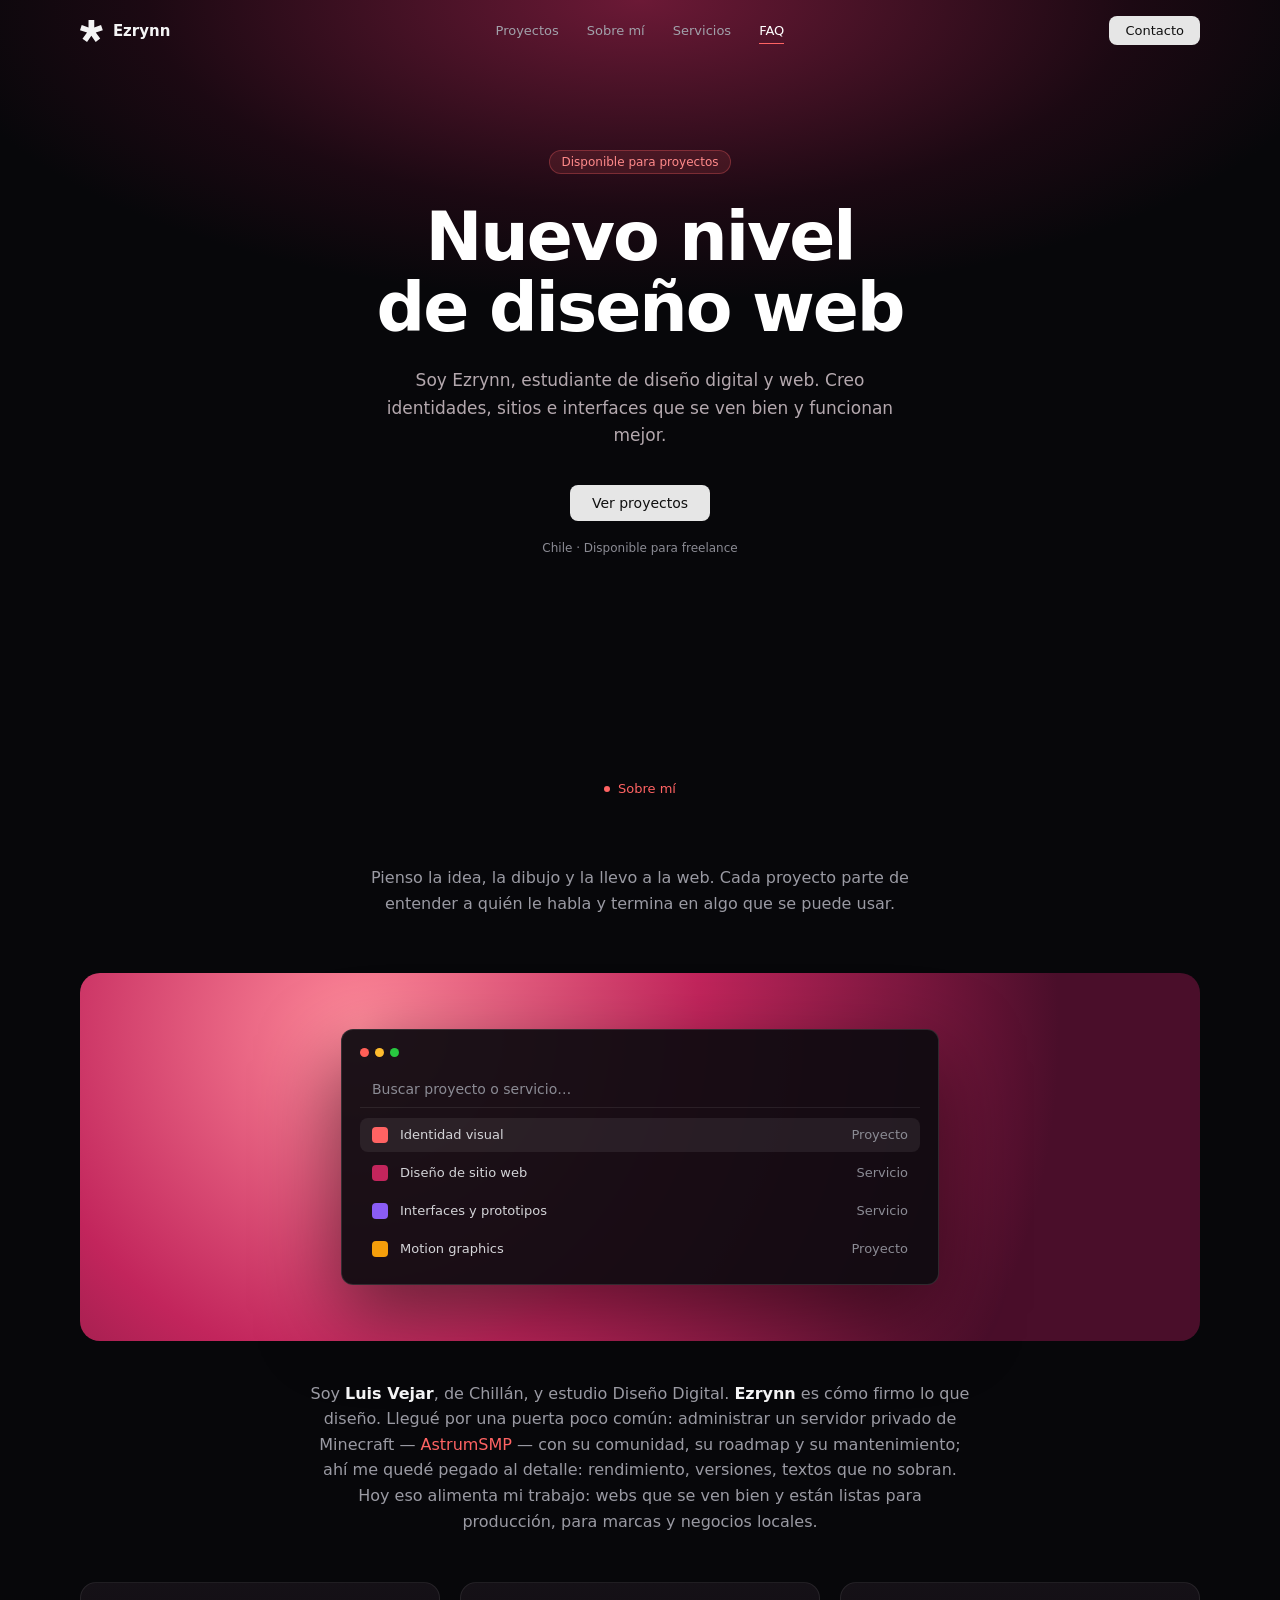
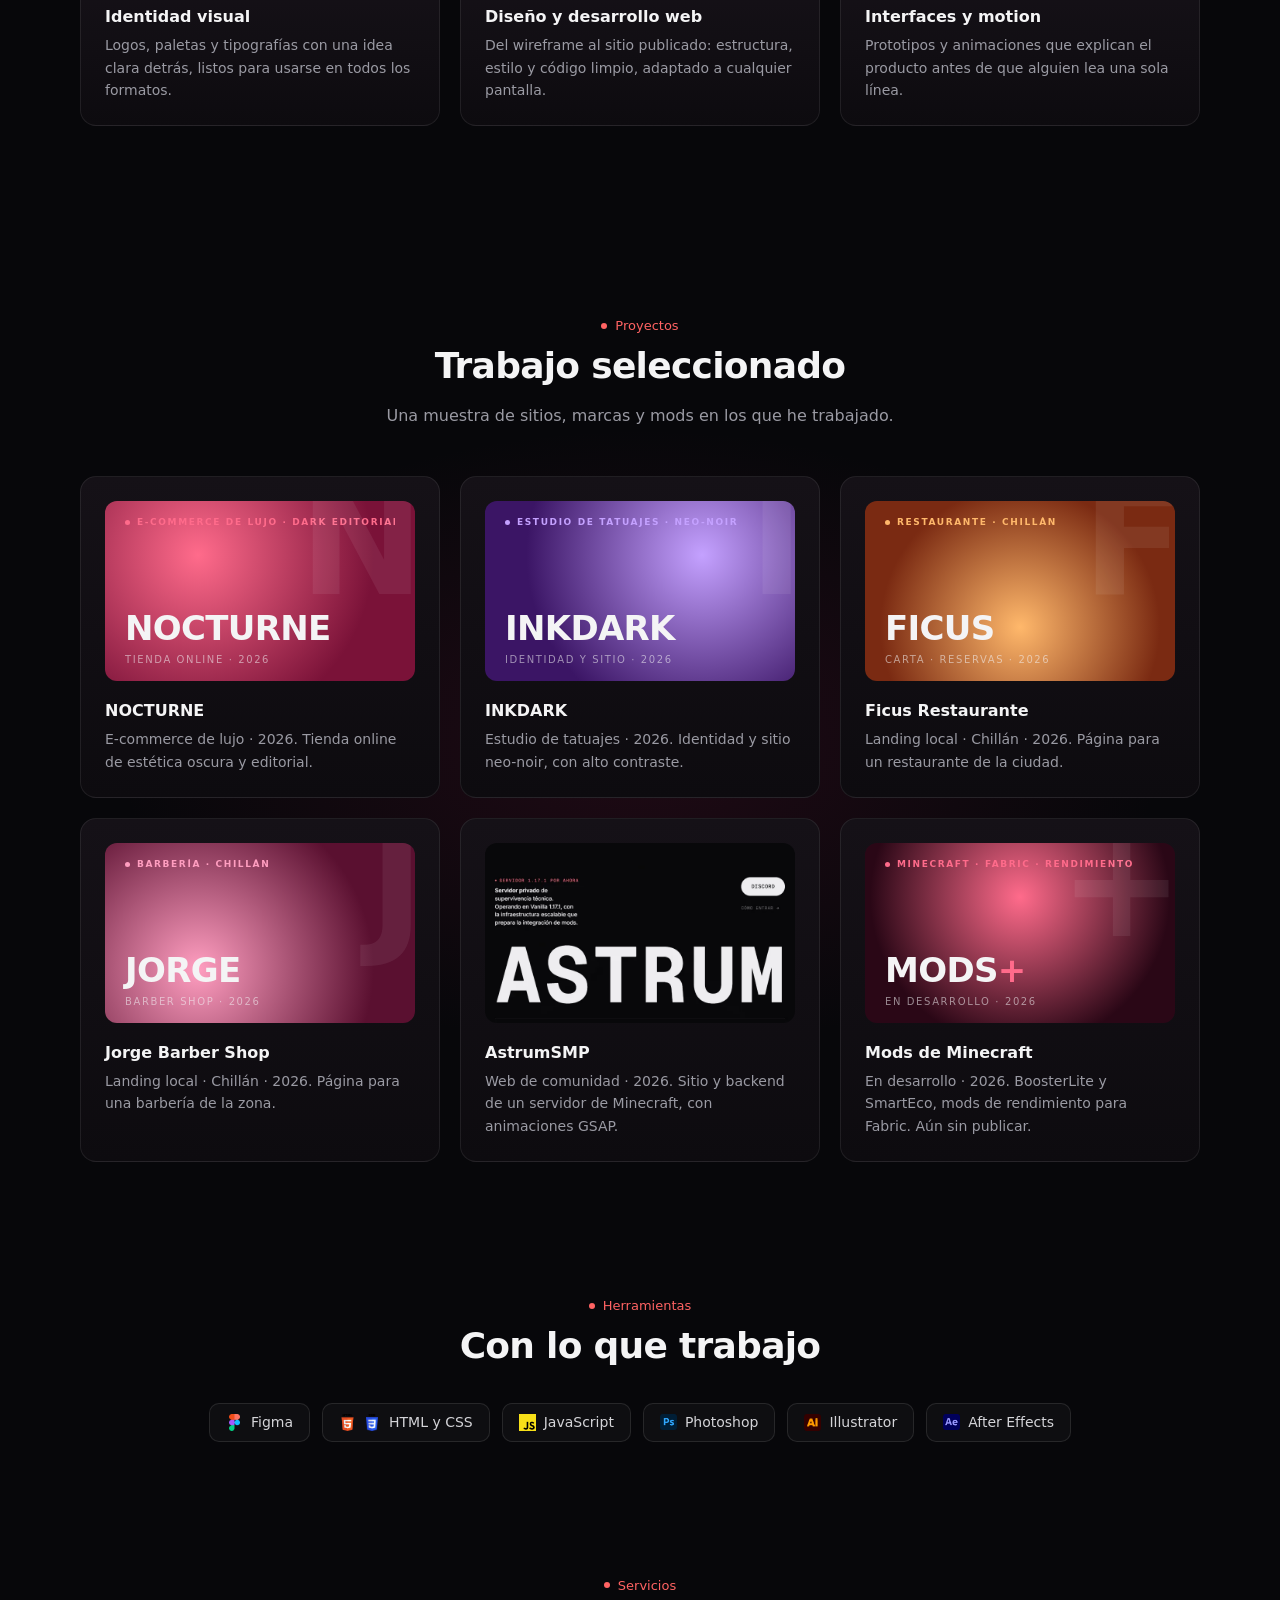
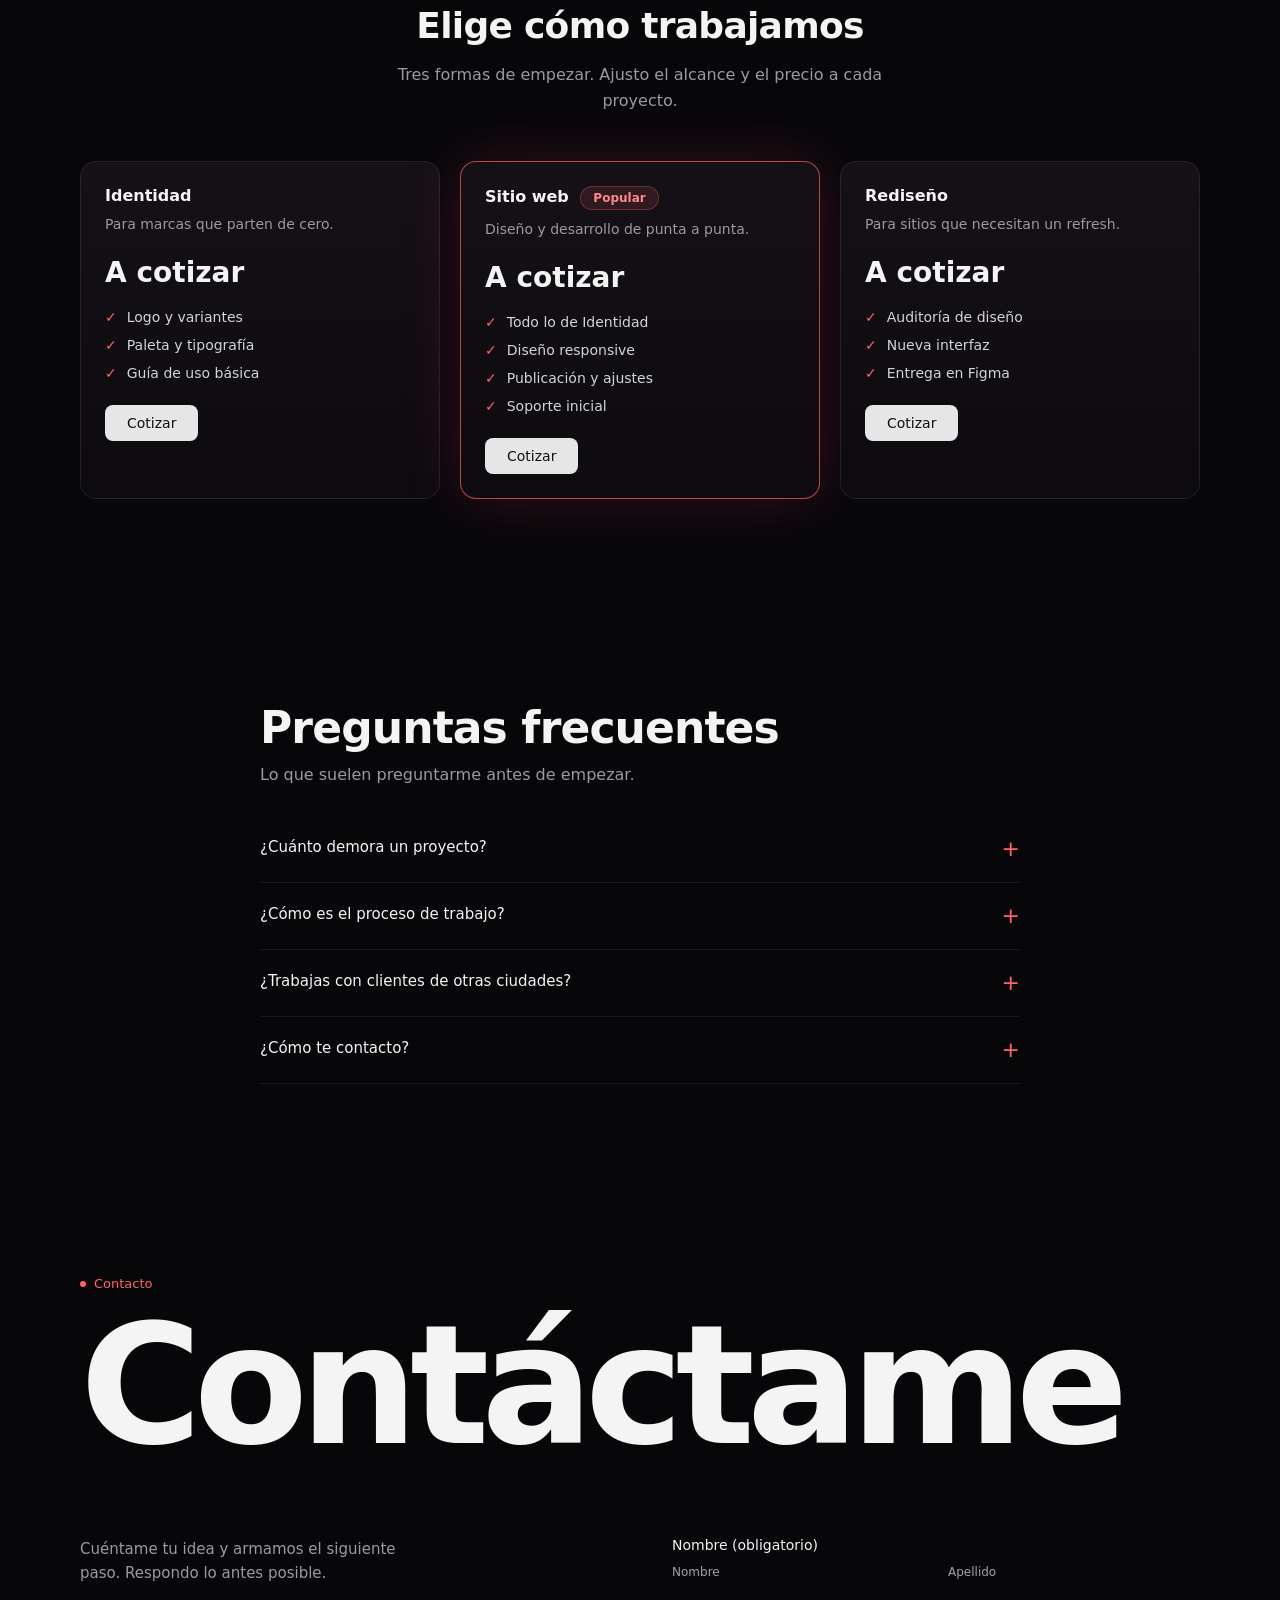
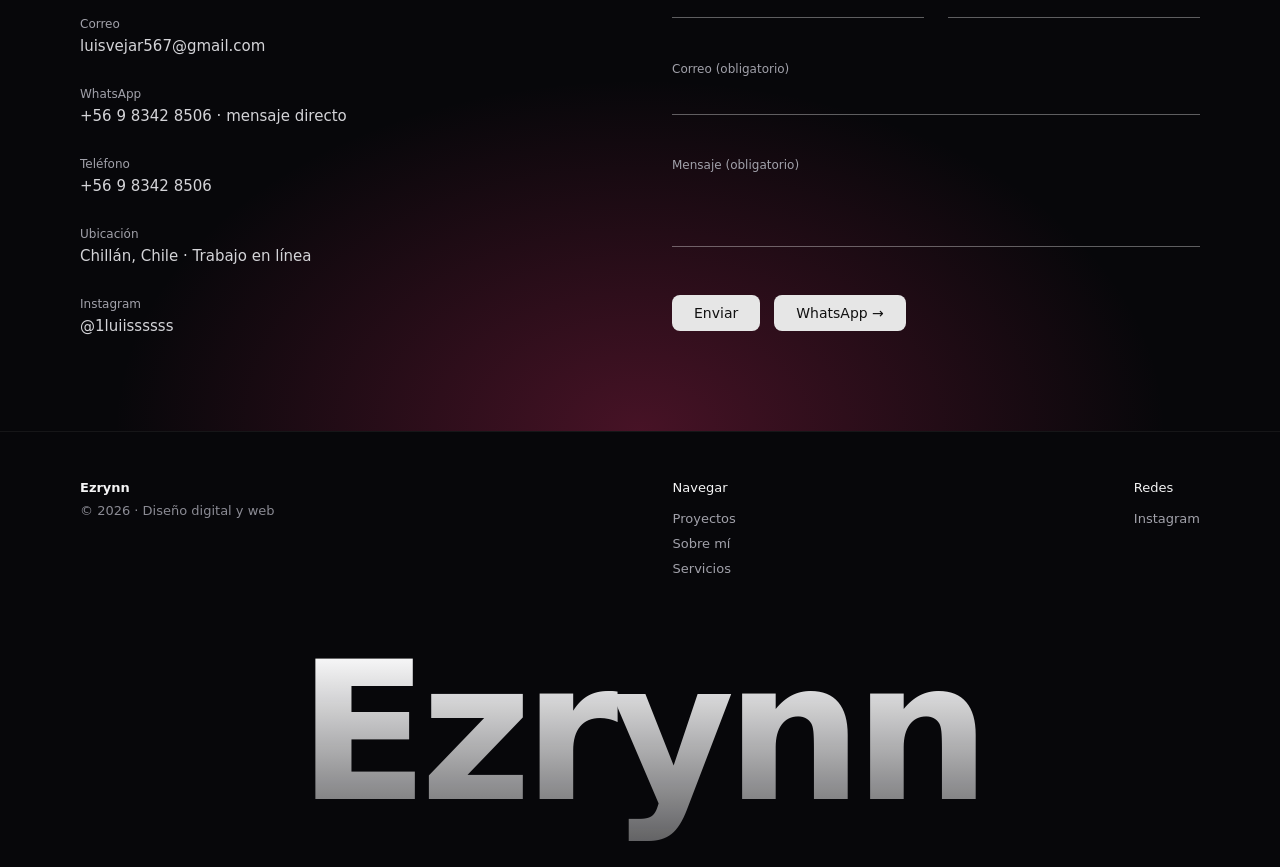
==== index.html @ 4b7d97b5 "WhatsApp CTA + tarjeta de compartir og:image + metas sociales" ====
<!doctype html>
<html lang="es">
<head>
<meta charset="utf-8">
<meta name="viewport" content="width=device-width, initial-scale=1">
<title>Ezrynn — Portafolio</title>
<meta name="description" content="Portafolio de Ezrynn (Luis Vejar): diseño web, identidad visual e interfaces desde Chillán, Chile.">
<meta name="theme-color" content="#07070a">
<meta property="og:title" content="Ezrynn — Portafolio">
<meta property="og:description" content="Diseño web, identidad visual e interfaces. Disponible para proyectos.">
<meta property="og:image" content="https://vejar.me/og.jpg">
<meta property="og:image:width" content="1200">
<meta property="og:image:height" content="630">
<meta property="og:image:alt" content="Ezrynn — diseño web, identidad visual e interfaces desde Chillán">
<meta property="og:url" content="https://vejar.me/">
<meta property="og:locale" content="es_CL">
<meta property="og:site_name" content="Ezrynn">
<meta name="twitter:card" content="summary_large_image">
<meta http-equiv="Content-Security-Policy" content="default-src 'self'; script-src 'self' 'unsafe-inline'; style-src 'self' 'unsafe-inline' https://fonts.googleapis.com; font-src https://fonts.gstatic.com; img-src 'self' data:;">
<meta name="referrer" content="strict-origin-when-cross-origin">
<link rel="icon" type="image/svg+xml" href="data:image/svg+xml,%3Csvg%20xmlns=%27http://www.w3.org/2000/svg%27%20viewBox=%270%200%20100%20100%27%3E%3Crect%20width=%27100%27%20height=%27100%27%20rx=%2722%27%20fill=%27%23000%27/%3E%3Cpolygon%20fill=%27%23fff%27%20transform=%27translate%2821.00%2022.12%29%20scale%280.1607%29%27%20points=%27135%2C0%20134%2C117%2027%2C78%200%2C163%20111%2C198%2039%2C294%20111%2C346%20179%2C249%20248%2C346%20319%2C293%20249%2C198%20360%2C161%20332%2C78%20225%2C117%20225%2C0%27/%3E%3C/svg%3E">
<script>document.documentElement.className+=' js'</script>
<noscript><style>#pre{display:none}.hz,.rv,.wi{opacity:1!important;transform:none!important}.js .nav{transform:none}</style></noscript>

<link href="https://fonts.googleapis.com/css2?family=Inter:wght@400;500;600;700&display=swap" rel="stylesheet">
<style>
body{margin:0;background:#07070a}
a{color:#a1a1aa;text-decoration:none}a:hover{color:#fff}
.sec{max-width:1120px;margin:0 auto;padding:96px 24px;position:relative}
.eb{color:#ff6363;font-size:13px;font-weight:500;display:flex;gap:8px;align-items:center;justify-content:center}
.eb i{width:6px;height:6px;border-radius:50%;background:#ff6363;display:block}
.h2{font-size:36px;font-weight:600;letter-spacing:-.02em;margin:12px 0 0;text-align:center;color:#f4f4f5;line-height:1.15}
.lead{color:#9a9aa3;font-size:16px;line-height:1.6;text-align:center;max-width:560px;margin:16px auto 0}
.grid{display:grid;grid-template-columns:repeat(auto-fit,minmax(260px,1fr));gap:20px;margin-top:48px}
.card{background:linear-gradient(180deg,#151117,#0d0b0f);border:1px solid rgba(255,255,255,.08);border-radius:16px;padding:24px}
.card h3{margin:0 0 8px;font-size:16px;font-weight:600;color:#f4f4f5}
.card p{margin:0;font-size:14px;line-height:1.6;color:#9a9aa3}
.btn{display:inline-block;background:#e6e6e6;color:#111;font-size:14px;font-weight:500;padding:10px 22px;border-radius:8px}
.btn:hover{color:#111;background:#fff}
.pill{display:inline-block;font-size:12px;color:#ff8a8a;background:rgba(255,99,99,.12);border:1px solid rgba(255,99,99,.3);border-radius:999px;padding:4px 12px}
.thumb{height:180px;border-radius:12px;margin-bottom:20px;position:relative;overflow:hidden}
.thumbp .tp-meta{position:absolute;top:16px;left:20px;right:20px;color:var(--a1);font-size:9px;font-weight:600;letter-spacing:.18em;text-transform:uppercase;white-space:nowrap;overflow:hidden;text-overflow:ellipsis;display:flex;align-items:center;gap:7px}
.thumbp .tp-meta i{width:5px;height:5px;border-radius:50%;background:currentColor;flex:none}
.thumbp .tp-glyph{position:absolute;right:-2px;top:-34px;font-size:150px;font-weight:800;letter-spacing:-.05em;color:rgba(255,255,255,.07);line-height:1;pointer-events:none}
.thumbp .tp-wm{position:absolute;left:20px;bottom:36px;font-size:34px;font-weight:800;letter-spacing:-.02em;color:#f4f4f5;line-height:1}
.thumbp .tp-wm b{color:var(--a1)}
.thumbp .tp-sub{position:absolute;left:20px;right:20px;bottom:16px;font-size:10px;font-weight:500;letter-spacing:.16em;text-transform:uppercase;color:rgba(244,244,245,.55);white-space:nowrap;overflow:hidden;text-overflow:ellipsis}
.chip{display:inline-flex;align-items:center;gap:8px;border:1px solid rgba(255,255,255,.1);background:rgba(255,255,255,.03);color:#d4d4d8;font-size:14px;padding:10px 16px;border-radius:10px}
.chip img{width:17px;height:17px;object-fit:contain;flex:none}
.pr{list-style:none;padding:0;margin:20px 0 24px;display:grid;gap:12px;font-size:14px;color:#d4d4d8}
.pr li:before{content:"✓";color:#ff6363;margin-right:10px}
details{border-bottom:1px solid rgba(255,255,255,.08);padding:22px 0;color:#f4f4f5;font-size:15px;font-weight:500}
summary{cursor:pointer;list-style:none;display:flex;justify-content:space-between}
details p{color:#9a9aa3;font-weight:400;line-height:1.6;margin:12px 0 0;font-size:14px}
.fc{display:grid;align-content:start;gap:10px;font-size:13px}
.cl{display:block;font-size:12px;color:#a1a1aa;margin-bottom:6px}
.ci{display:block;width:100%;box-sizing:border-box;background:transparent;border:0;border-bottom:1px solid rgba(255,255,255,.35);color:#f4f4f5;font:inherit;font-size:15px;padding:10px 0;outline:none}
.ci:focus{border-bottom-color:#ff6363}
.fc b{color:#f4f4f5;font-weight:500;margin-bottom:6px}
html{scroll-behavior:smooth}
html{scroll-padding-top:84px}
html.lock{overflow:hidden}
::selection{background:#ff6363;color:#fff}
:focus-visible{outline:2px solid #ff6363;outline-offset:3px;border-radius:6px}
/* Preloader */
#pre{position:fixed;inset:0;z-index:200;display:grid;place-items:center;background:radial-gradient(ellipse 60% 50% at 50% 55%,rgba(190,40,90,.28),transparent 70%),#07070a;transition:transform .95s cubic-bezier(.77,0,.18,1)}
#pre.out{transform:translateY(-100%)}
.pre-in{width:min(340px,72vw);font-family:Inter,system-ui,sans-serif}
.pre-word{display:inline-block;font-size:clamp(46px,9vw,72px);font-weight:700;letter-spacing:-.045em;line-height:1;background:linear-gradient(90deg,#f4f4f5 var(--p,0%),rgba(244,244,245,.12) var(--p,0%));-webkit-background-clip:text;background-clip:text;color:transparent}
.pre-bar{height:1px;background:rgba(255,255,255,.1);margin-top:22px;overflow:hidden}
.pre-bar i{display:block;height:100%;background:linear-gradient(90deg,#ff6363,#c2255c);transform-origin:0 50%;transform:scaleX(0)}
.pre-meta{display:flex;justify-content:space-between;margin-top:12px;font-size:12px;letter-spacing:.1em;color:#8b8b94;text-transform:uppercase}
/* Barra de progreso */
#bar{position:fixed;top:0;left:0;width:100%;height:2px;z-index:90;background:linear-gradient(90deg,#ff6363,#c2255c);transform-origin:0 50%;transform:scaleX(0)}
/* Navegacion fija */
.nav{position:fixed;top:0;left:0;right:0;z-index:80;border-bottom:1px solid transparent;transition:background .3s,border-color .3s,backdrop-filter .3s,transform .9s cubic-bezier(.2,.7,.2,1) .25s}
.js .nav{transform:translateY(-110%)}
.js body.ready .nav{transform:none}
.nav.sc{background:rgba(7,7,10,.72);-webkit-backdrop-filter:blur(14px);backdrop-filter:blur(14px);border-bottom-color:rgba(255,255,255,.07)}
.navin{max-width:1120px;margin:0 auto;padding:16px 24px;display:flex;align-items:center;justify-content:space-between;gap:16px}
.logo{font-weight:600;font-size:15px;color:#f4f4f5;display:inline-flex;align-items:center;gap:10px}
.mark{height:22px;width:auto;display:block;transition:transform .7s cubic-bezier(.2,.7,.2,1)}
.logo:hover .mark{transform:rotate(72deg)}
.links{display:flex;gap:28px;font-size:13px}
.links a{position:relative;padding:4px 0;transition:color .2s}
.links a::after{content:"";position:absolute;left:0;right:0;bottom:-2px;height:1px;background:#ff6363;transform:scaleX(0);transform-origin:0 50%;transition:transform .3s}
.links a.on{color:#fff}.links a.on::after{transform:scaleX(1)}
@media(max-width:720px){.links{display:none}}
/* Entrada del hero */
.w{display:inline-block;overflow:hidden;vertical-align:top;padding-bottom:.1em;margin-bottom:-.1em}
.wi{display:inline-block;transform:translateY(112%)}
body.ready .wi{transform:none;transition:transform 1.05s cubic-bezier(.2,.7,.2,1) var(--d,0s)}
.hz{opacity:0;transform:translateY(26px);filter:blur(6px)}
body.ready .hz{opacity:1;transform:none;filter:none;transition:opacity .9s ease var(--d,0s),transform 1s cubic-bezier(.2,.7,.2,1) var(--d,0s),filter .9s ease var(--d,0s)}
/* Revelado al hacer scroll */
.rv{opacity:0;transform:translateY(34px);transition:opacity .9s ease var(--d,0s),transform 1s cubic-bezier(.2,.7,.2,1) var(--d,0s)}
.rv.in{opacity:1;transform:none}
.rv.done{transition:transform .35s ease,border-color .35s ease,box-shadow .35s ease;transition-delay:0s}
/* Tarjetas */
.card{position:relative;overflow:hidden}
.card>*{position:relative}
.card::before{content:"";position:absolute;inset:0;border-radius:inherit;pointer-events:none;opacity:0;transition:opacity .3s;background:radial-gradient(360px circle at var(--mx,50%) var(--my,50%),rgba(255,99,120,.15),transparent 60%)}
.card:hover::before{opacity:1}
.card.in:hover{transform:translateY(-4px);border-color:rgba(255,99,99,.35)}
.thumb{transition:transform .6s cubic-bezier(.2,.7,.2,1)}
.card:hover .thumb{transform:scale(1.03)}
.btn{transition:transform .25s,background .25s,box-shadow .25s}
.btn:hover{transform:translateY(-2px);box-shadow:0 10px 30px -12px rgba(255,255,255,.4)}
.chip{transition:border-color .25s,background .25s}
.chip:hover{border-color:rgba(255,99,99,.5);background:rgba(255,99,99,.08)}
/* FAQ */
summary{transition:color .2s}summary:hover{color:#fff}
summary span{font-size:22px;line-height:1;color:#ff6363;transition:transform .3s}
details[open] summary span{transform:rotate(45deg)}
details[open] p{animation:fd .4s ease}
@keyframes fd{from{opacity:0;transform:translateY(-6px)}}
.ci.bad{border-bottom-color:#ff6363}
@media(prefers-reduced-motion:reduce){
  *,*::before,*::after{animation:none!important;transition:none!important}
  .hz,.rv,.wi{opacity:1!important;transform:none!important;filter:none!important}
  #pre{display:none}.js .nav{transform:none}
}
</style>

</head>
<body>
<div id="pre" aria-hidden="true"><div class="pre-in"><div class="pre-word">Ezrynn</div><div class="pre-bar"><i></i></div><div class="pre-meta"><span>Diseño digital y web</span><span class="pre-num">00</span></div></div></div>
<div id="bar" aria-hidden="true"></div>

<div style="background:#07070a;color:#f4f4f5;font-family:Inter,system-ui,sans-serif;overflow:hidden">

<div id="top" style="position:relative;background:radial-gradient(ellipse 70% 55% at 50% 0%,rgba(190,40,90,.55),rgba(90,15,45,.25) 55%,transparent 80%)">
<header class="nav"><div class="navin">
<a class="logo" href="#top" aria-label="Ezrynn, inicio"><svg class="mark" viewBox="0 0 361 347" aria-hidden="true"><polygon fill="currentColor" points="135,0 134,117 27,78 0,163 111,198 39,294 111,346 179,249 248,346 319,293 249,198 360,161 332,78 225,117 225,0"/></svg><span>Ezrynn</span></a>
<div class="links"><a href="#proyectos">Proyectos</a><a href="#sobre-mi">Sobre mí</a><a href="#servicios">Servicios</a><a href="#faq">FAQ</a></div>
<a href="#contacto" class="btn" style="padding:7px 16px;font-size:13px">Contacto</a>
</div></header>
<div id="hero" style="max-width:760px;margin:0 auto;padding:150px 24px 130px;text-align:center">
<span class="pill">Disponible para proyectos</span>
<h1 style="font-size:68px;line-height:1.04;font-weight:700;letter-spacing:-.03em;margin:28px 0 0;color:#fff">Nuevo nivel<br>de diseño web</h1>
<p style="color:#b4a8ae;font-size:17px;line-height:1.6;margin:24px auto 0;max-width:520px">Soy Ezrynn, estudiante de diseño digital y web. Creo identidades, sitios e interfaces que se ven bien y funcionan mejor.</p>
<div style="margin-top:36px"><a href="#proyectos" class="btn">Ver proyectos</a></div>
<div style="margin-top:20px;font-size:12px;color:#8b8b94">Chile · Disponible para freelance</div>
</div>
</div>

<section class="sec" id="sobre-mi">
<div class="eb"><i></i>Sobre mí</div>
<h2 class="h2">Diseño y código en un solo flujo</h2>
<p class="lead">Pienso la idea, la dibujo y la llevo a la web. Cada proyecto parte de entender a quién le habla y termina en algo que se puede usar.</p>
<div style="margin-top:56px;border-radius:20px;padding:56px 24px;background:radial-gradient(circle at 25% 15%,#ff8a9a,#c2255c 38%,#4a0e2a 78%);display:flex;justify-content:center">
<div style="width:100%;max-width:560px;background:rgba(14,11,16,.94);border:1px solid rgba(255,255,255,.12);border-radius:12px;padding:18px;box-shadow:0 30px 80px rgba(0,0,0,.5)">
<div style="display:flex;gap:6px;margin-bottom:14px"><span style="width:9px;height:9px;border-radius:50%;background:#ff5f57"></span><span style="width:9px;height:9px;border-radius:50%;background:#febc2e"></span><span style="width:9px;height:9px;border-radius:50%;background:#28c840"></span></div>
<div style="font-size:14px;color:#8b8b94;padding:10px 12px;border-bottom:1px solid rgba(255,255,255,.08)">Buscar proyecto o servicio…</div>
<div style="display:grid;gap:4px;margin-top:10px;font-size:13px;color:#d4d4d8">
<div style="display:flex;gap:12px;align-items:center;padding:9px 12px;border-radius:8px;background:rgba(255,255,255,.07)"><span style="width:16px;height:16px;border-radius:4px;background:#ff6363"></span>Identidad visual<span style="margin-left:auto;color:#8b8b94">Proyecto</span></div>
<div style="display:flex;gap:12px;align-items:center;padding:9px 12px"><span style="width:16px;height:16px;border-radius:4px;background:#c2255c"></span>Diseño de sitio web<span style="margin-left:auto;color:#8b8b94">Servicio</span></div>
<div style="display:flex;gap:12px;align-items:center;padding:9px 12px"><span style="width:16px;height:16px;border-radius:4px;background:#8a5cf6"></span>Interfaces y prototipos<span style="margin-left:auto;color:#8b8b94">Servicio</span></div>
<div style="display:flex;gap:12px;align-items:center;padding:9px 12px"><span style="width:16px;height:16px;border-radius:4px;background:#f59e0b"></span>Motion graphics<span style="margin-left:auto;color:#8b8b94">Proyecto</span></div>
</div></div></div>
<p class="lead" style="margin:40px auto 0;max-width:660px">Soy <b style="color:#f4f4f5">Luis Vejar</b>, de Chillán, y estudio Diseño Digital. <b style="color:#f4f4f5">Ezrynn</b> es cómo firmo lo que diseño. Llegué por una puerta poco común: administrar un servidor privado de Minecraft — <a href="https://zenithstudio.qzz.io" target="_blank" rel="noopener" style="color:#ff6363">AstrumSMP</a> — con su comunidad, su roadmap y su mantenimiento; ahí me quedé pegado al detalle: rendimiento, versiones, textos que no sobran. Hoy eso alimenta mi trabajo: webs que se ven bien y están listas para producción, para marcas y negocios locales.</p>
<div class="grid">
<div class="card"><h3>Identidad visual</h3><p>Logos, paletas y tipografías con una idea clara detrás, listos para usarse en todos los formatos.</p></div>
<div class="card"><h3>Diseño y desarrollo web</h3><p>Del wireframe al sitio publicado: estructura, estilo y código limpio, adaptado a cualquier pantalla.</p></div>
<div class="card"><h3>Interfaces y motion</h3><p>Prototipos y animaciones que explican el producto antes de que alguien lea una sola línea.</p></div>
</div>
</section>

<section class="sec" id="proyectos" style="background:radial-gradient(ellipse 60% 40% at 50% 50%,rgba(120,20,60,.22),transparent 75%)">
<div class="eb"><i></i>Proyectos</div>
<h2 class="h2">Trabajo seleccionado</h2>
<p class="lead">Una muestra de sitios, marcas y mods en los que he trabajado.</p>
<div class="grid" style="grid-template-columns:repeat(auto-fit,minmax(320px,1fr))">
<div class="card"><div class="thumb thumbp" style="--a1:#ff6b8b;--a2:#7a1238;background:radial-gradient(circle at 30% 30%,#ff6b8b,#7a1238 70%)"><div class="tp-meta"><i></i>E-commerce de lujo · Dark editorial</div><div class="tp-glyph">N</div><div class="tp-wm">NOCTURNE</div><div class="tp-sub">Tienda online · 2026</div></div><h3>NOCTURNE</h3><p>E-commerce de lujo · 2026. Tienda online de estética oscura y editorial.</p></div>
<div class="card"><div class="thumb thumbp" style="--a1:#c4a1ff;--a2:#3b1565;background:radial-gradient(circle at 70% 30%,#c4a1ff,#3b1565 70%)"><div class="tp-meta"><i></i>Estudio de tatuajes · Neo-noir</div><div class="tp-glyph">I</div><div class="tp-wm">INKDARK</div><div class="tp-sub">Identidad y sitio · 2026</div></div><h3>INKDARK</h3><p>Estudio de tatuajes · 2026. Identidad y sitio neo-noir, con alto contraste.</p></div>
<div class="card"><div class="thumb thumbp" style="--a1:#ffb86b;--a2:#7a2a12;background:radial-gradient(circle at 50% 70%,#ffb86b,#7a2a12 70%)"><div class="tp-meta"><i></i>Restaurante · Chillán</div><div class="tp-glyph">F</div><div class="tp-wm">FICUS</div><div class="tp-sub">Carta · Reservas · 2026</div></div><h3>Ficus Restaurante</h3><p>Landing local · Chillán · 2026. Página para un restaurante de la ciudad.</p></div>
<div class="card"><div class="thumb thumbp" style="--a1:#ff9ec0;--a2:#5a1030;background:radial-gradient(circle at 30% 70%,#ff9ec0,#5a1030 70%)"><div class="tp-meta"><i></i>Barbería · Chillán</div><div class="tp-glyph">J</div><div class="tp-wm">JORGE</div><div class="tp-sub">Barber shop · 2026</div></div><h3>Jorge Barber Shop</h3><p>Landing local · Chillán · 2026. Página para una barbería de la zona.</p></div>
<div class="card"><div class="thumb" style="background:url(img/astrumsmp-hero.webp) center/cover no-repeat,radial-gradient(circle at 70% 70%,#8fb8ff,#16285e 70%)" role="img" aria-label="Captura del sitio de AstrumSMP"></div><h3>AstrumSMP</h3><p>Web de comunidad · 2026. Sitio y backend de un servidor de Minecraft, con animaciones GSAP.</p></div>
<div class="card"><div class="thumb thumbp" style="--a1:#ff6b8b;--a2:#2a0716;background:radial-gradient(circle at 50% 30%,#ff6b8b,#2a0716 75%)"><div class="tp-meta"><i></i>Minecraft · Fabric · Rendimiento</div><div class="tp-glyph">+</div><div class="tp-wm">MODS<b>+</b></div><div class="tp-sub">En desarrollo · 2026</div></div><h3>Mods de Minecraft</h3><p>En desarrollo · 2026. BoosterLite y SmartEco, mods de rendimiento para Fabric. Aún sin publicar.</p></div>
</div>
</section>

<section class="sec" style="padding-top:40px;padding-bottom:40px">
<div class="eb"><i></i>Herramientas</div>
<h2 class="h2">Con lo que trabajo</h2>
<div style="display:flex;flex-wrap:wrap;gap:12px;justify-content:center;margin-top:36px"><span class="chip"><img src="img/ic/figma.png" alt="" loading="lazy">Figma</span><span class="chip"><img src="img/ic/html5.png" alt="" loading="lazy"><img src="img/ic/css3.png" alt="" loading="lazy">HTML y CSS</span><span class="chip"><img src="img/ic/js.png" alt="" loading="lazy">JavaScript</span><span class="chip"><img src="img/ic/ps.png" alt="" loading="lazy">Photoshop</span><span class="chip"><img src="img/ic/ai.png" alt="" loading="lazy">Illustrator</span><span class="chip"><img src="img/ic/ae.png" alt="" loading="lazy">After Effects</span></div>
</section>

<section class="sec" id="servicios">
<div class="eb"><i></i>Servicios</div>
<h2 class="h2">Elige cómo trabajamos</h2>
<p class="lead">Tres formas de empezar. Ajusto el alcance y el precio a cada proyecto.</p>
<div class="grid" style="align-items:stretch">
<div class="card"><h3>Identidad</h3><p>Para marcas que parten de cero.</p><div style="font-size:28px;font-weight:600;margin-top:20px">A cotizar</div><ul class="pr"><li>Logo y variantes</li><li>Paleta y tipografía</li><li>Guía de uso básica</li></ul><a href="#contacto" class="btn">Cotizar</a></div>
<div class="card" style="border-color:rgba(255,99,99,.7);box-shadow:0 0 60px rgba(255,60,100,.18)"><h3>Sitio web <span class="pill" style="margin-left:6px">Popular</span></h3><p>Diseño y desarrollo de punta a punta.</p><div style="font-size:28px;font-weight:600;margin-top:20px">A cotizar</div><ul class="pr"><li>Todo lo de Identidad</li><li>Diseño responsive</li><li>Publicación y ajustes</li><li>Soporte inicial</li></ul><a href="#contacto" class="btn">Cotizar</a></div>
<div class="card"><h3>Rediseño</h3><p>Para sitios que necesitan un refresh.</p><div style="font-size:28px;font-weight:600;margin-top:20px">A cotizar</div><ul class="pr"><li>Auditoría de diseño</li><li>Nueva interfaz</li><li>Entrega en Figma</li></ul><a href="#contacto" class="btn">Cotizar</a></div>
</div>
</section>

<section class="sec" id="faq" style="max-width:760px">
<h2 class="h2" style="text-align:left;font-size:44px">Preguntas frecuentes</h2>
<p style="color:#9a9aa3;margin:12px 0 32px">Lo que suelen preguntarme antes de empezar.</p>
<details><summary>¿Cuánto demora un proyecto?<span aria-hidden="true">+</span></summary><p>Depende del alcance: una landing puede resolverse en pocos días; un sitio completo o una identidad toman más. Te doy un plazo claro en la propuesta.</p></details>
<details><summary>¿Cómo es el proceso de trabajo?<span aria-hidden="true">+</span></summary><p>Parto con un brief para entender tu negocio, te envío una propuesta con alcance y plazo, avanzamos con rondas de revisión y entrego los archivos finales o el sitio publicado.</p></details>
<details><summary>¿Trabajas con clientes de otras ciudades?<span aria-hidden="true">+</span></summary><p>Sí, todo se coordina en línea.</p></details>
<details><summary>¿Cómo te contacto?<span aria-hidden="true">+</span></summary><p>Escríbeme a luisvejar567@gmail.com y te respondo pronto.</p></details>
</section>

<section class="sec" id="contacto" style="padding-bottom:96px;background:radial-gradient(ellipse 60% 55% at 50% 100%,rgba(190,40,90,.35),transparent 75%)">
<div class="eb" style="justify-content:flex-start"><i></i>Contacto</div>
<h2 style="margin:16px 0 0;font-size:clamp(64px,13vw,168px);line-height:.95;font-weight:700;letter-spacing:-.05em;color:#f4f4f5">Contáctame</h2>
<div style="display:grid;grid-template-columns:repeat(auto-fit,minmax(300px,1fr));gap:56px 64px;margin-top:72px">
<div style="display:grid;gap:32px;align-content:start;font-size:15px;color:#d4d4d8">
<p style="margin:0;color:#9a9aa3;line-height:1.6;max-width:360px">Cuéntame tu idea y armamos el siguiente paso. Respondo lo antes posible.</p>
<div><div class="cl">Correo</div><a href="mailto:luisvejar567@gmail.com" style="color:#d4d4d8">luisvejar567@gmail.com</a></div>
<div><div class="cl">WhatsApp</div><a href="https://wa.me/56983428506?text=Hola%20Luis%2C%20vi%20tu%20portafolio%20y%20quiero%20consultar%20por%20un%20proyecto" target="_blank" rel="noopener" style="color:#d4d4d8">+56 9 8342 8506 · mensaje directo</a></div>
<div><div class="cl">Teléfono</div><a href="tel:+56983428506" style="color:#d4d4d8">+56 9 8342 8506</a></div>
<div><div class="cl">Ubicación</div>Chillán, Chile · Trabajo en línea</div>
<div><div class="cl">Instagram</div><a href="https://www.instagram.com/1luiissssss/" style="color:#d4d4d8">@1luiissssss</a></div>
</div>
<div style="display:grid;gap:28px">
<div><div class="cl" style="color:#f4f4f5;font-size:14px;margin-bottom:12px">Nombre (obligatorio)</div>
<div style="display:grid;grid-template-columns:1fr 1fr;gap:24px">
<label class="cl">Nombre<input class="ci" type="text"></label>
<label class="cl">Apellido<input class="ci" type="text"></label>
</div></div>
<label class="cl">Correo (obligatorio)<input class="ci" type="email"></label>
<label class="cl">Mensaje (obligatorio)<textarea class="ci" rows="3" style="resize:none"></textarea></label>
<div style="display:flex;flex-wrap:wrap;align-items:center;gap:14px"><button type="button" id="send" class="btn" style="border:0;cursor:pointer;font-family:inherit">Enviar</button><a class="btn" href="https://wa.me/56983428506?text=Hola%20Luis%2C%20vi%20tu%20portafolio%20y%20quiero%20consultar%20por%20un%20proyecto" target="_blank" rel="noopener" style="border:0;cursor:pointer">WhatsApp →</a><span id="msg" role="status" style="font-size:13px;color:#9a9aa3"></span></div>
</div>
</div>
</section>

<footer style="border-top:1px solid rgba(255,255,255,.06)"><div style="max-width:1120px;margin:0 auto;padding:48px 24px;display:flex;flex-wrap:wrap;gap:40px;justify-content:space-between;color:#8b8b94;font-size:13px">
<div style="font-weight:600;color:#f4f4f5">Ezrynn<div style="font-weight:400;color:#8b8b94;margin-top:8px">© 2026 · Diseño digital y web</div></div>
<div class="fc"><b>Navegar</b><a href="#proyectos">Proyectos</a><a href="#sobre-mi">Sobre mí</a><a href="#servicios">Servicios</a></div>
<div class="fc"><b>Redes</b><a href="https://www.instagram.com/1luiissssss/">Instagram</a></div>
</div>
<div aria-label="Ezrynn" style="max-width:1120px;margin:0 auto;padding:0 24px 24px;overflow:hidden;text-align:center;font-size:clamp(60px,15vw,200px);line-height:1.14;font-weight:700;letter-spacing:-.045em;background:linear-gradient(180deg,#f4f4f5 15%,rgba(244,244,245,.3));-webkit-background-clip:text;background-clip:text;color:transparent">Ezrynn</div></footer>

</div>

<script>
(function(){
var d=document,h=d.documentElement,b=d.body,rm=matchMedia('(prefers-reduced-motion:reduce)').matches;
if('scrollRestoration' in history)history.scrollRestoration='manual';
scrollTo(0,0);

/* Hero: palabras del titular y elementos escalonados */
var hero=d.getElementById('hero'),h1=hero.querySelector('h1');
(function(el){
  var label=el.textContent.replace(/\s+/g,' ').trim(),nodes=[].slice.call(el.childNodes),i=0;
  el.setAttribute('aria-label',label);el.textContent='';
  nodes.forEach(function(n){
    if(n.nodeType===3){
      n.textContent.split(/(\s+)/).forEach(function(t){
        if(!t)return;
        if(/^\s+$/.test(t)){el.appendChild(d.createTextNode(' '));return}
        var w=d.createElement('span'),s=d.createElement('span');
        w.className='w';w.setAttribute('aria-hidden','true');s.className='wi';s.textContent=t;
        s.style.setProperty('--d',(0.1+i*0.09)+'s');w.appendChild(s);el.appendChild(w);i++;
      });
    }else{el.appendChild(n)}
  });
})(h1);
[].forEach.call(hero.children,function(c,i){if(c!==h1){c.classList.add('hz');c.style.setProperty('--d',(0.35+i*0.13)+'s')}});

/* Pantalla de carga */
var pre=d.getElementById('pre');
function go(){b.classList.add('ready')}
if(rm||!pre){if(pre)pre.remove();h.classList.remove('lock');go()}
else{
  var word=pre.querySelector('.pre-word'),num=pre.querySelector('.pre-num'),fill=pre.querySelector('.pre-bar i');
  var loaded=false,t0=performance.now(),dur=1600;
  h.classList.add('lock');
  Promise.all([
    (d.fonts&&d.fonts.ready)?d.fonts.ready:Promise.resolve(),
    new Promise(function(r){if(d.readyState==='complete')r();else addEventListener('load',r)})
  ]).then(function(){loaded=true});
  setTimeout(function(){loaded=true},4000);
  (function tick(now){
    var p=Math.min((now-t0)/dur,1),v=1-Math.pow(1-p,3);
    if(!loaded)v=Math.min(v,0.92);
    word.style.setProperty('--p',(v*100)+'%');
    num.textContent=String(Math.round(v*100)).padStart(2,'0');
    fill.style.transform='scaleX('+v+')';
    if(p>=1&&loaded){
      pre.classList.add('out');h.classList.remove('lock');
      setTimeout(go,380);setTimeout(function(){pre.remove()},1100);return;
    }
    requestAnimationFrame(tick);
  })(t0);
}

/* Revelado al hacer scroll */
var sel='.sec .eb,.sec .h2,.sec .lead,.grid .card,details,.chip,#sobre-mi>div[style*="border-radius:20px"],#contacto>h2,#contacto>div:not(.eb),footer>div';
var items=[].slice.call(d.querySelectorAll(sel)).filter(function(el){return !el.closest('#hero')});
var io=new IntersectionObserver(function(es){es.forEach(function(e){
  if(!e.isIntersecting)return;var el=e.target;el.classList.add('in');io.unobserve(el);
  setTimeout(function(){el.classList.add('done')},1600);
})},{threshold:0.12,rootMargin:'0px 0px -6% 0px'});
items.forEach(function(el){
  var idx=[].indexOf.call(el.parentNode.children,el);
  el.classList.add('rv');el.style.setProperty('--d',(Math.min(idx,6)*0.08)+'s');io.observe(el);
});

/* Barra de progreso, nav y seccion activa */
var nav=d.querySelector('.nav'),bar=d.getElementById('bar'),busy=false;
function onScroll(){
  var max=h.scrollHeight-innerHeight;
  bar.style.transform='scaleX('+(max>0?Math.min(scrollY/max,1):0)+')';
  nav.classList.toggle('sc',scrollY>20);busy=false;
}
addEventListener('scroll',function(){if(!busy){busy=true;requestAnimationFrame(onScroll)}},{passive:true});onScroll();
var links=[].slice.call(d.querySelectorAll('.links a'));
var so=new IntersectionObserver(function(es){es.forEach(function(e){
  if(e.isIntersecting)links.forEach(function(a){a.classList.toggle('on',a.getAttribute('href')==='#'+e.target.id)});
})},{rootMargin:'-45% 0px -50% 0px'});
links.forEach(function(a){var s=d.querySelector(a.getAttribute('href'));if(s)so.observe(s)});

/* Luz que sigue al cursor en las tarjetas */
d.querySelectorAll('.card').forEach(function(c){
  c.addEventListener('pointermove',function(e){
    var r=c.getBoundingClientRect();
    c.style.setProperty('--mx',(e.clientX-r.left)+'px');c.style.setProperty('--my',(e.clientY-r.top)+'px');
  });
});

/* Formulario: valida y abre el correo */
var send=d.getElementById('send'),msg=d.getElementById('msg'),f=[].slice.call(d.querySelectorAll('#contacto .ci'));
if(send)f.forEach(function(x){if(x.tagName!=='TEXTAREA')x.addEventListener('keydown',function(e){if(e.key==='Enter'){e.preventDefault();send.click()}})});
if(send&&f.length>=4)send.addEventListener('click',function(){
  f.forEach(function(x){x.classList.remove('bad')});
  var n=f[0].value.trim(),a=f[1].value.trim(),mail=f[2].value.trim(),t=f[3].value.trim(),ok=true;
  if(!n){f[0].classList.add('bad');ok=false}
  if(!/^[^\s@]+@[^\s@]+\.[^\s@]+$/.test(mail)){f[2].classList.add('bad');ok=false}
  if(!t){f[3].classList.add('bad');ok=false}
  if(!ok){msg.textContent='Completa tu nombre, un correo válido y el mensaje.';msg.style.color='#ff8a8a';return}
  var body='Hola, soy '+n+(a?' '+a:'')+' ('+mail+').\n\n'+t;
  location.href='mailto:luisvejar567@gmail.com?subject='+encodeURIComponent('Contacto desde el portafolio — '+n)+'&body='+encodeURIComponent(body);
  msg.textContent='Abriendo tu app de correo…';msg.style.color='#9a9aa3';
});
})();
</script>
</body>
</html>
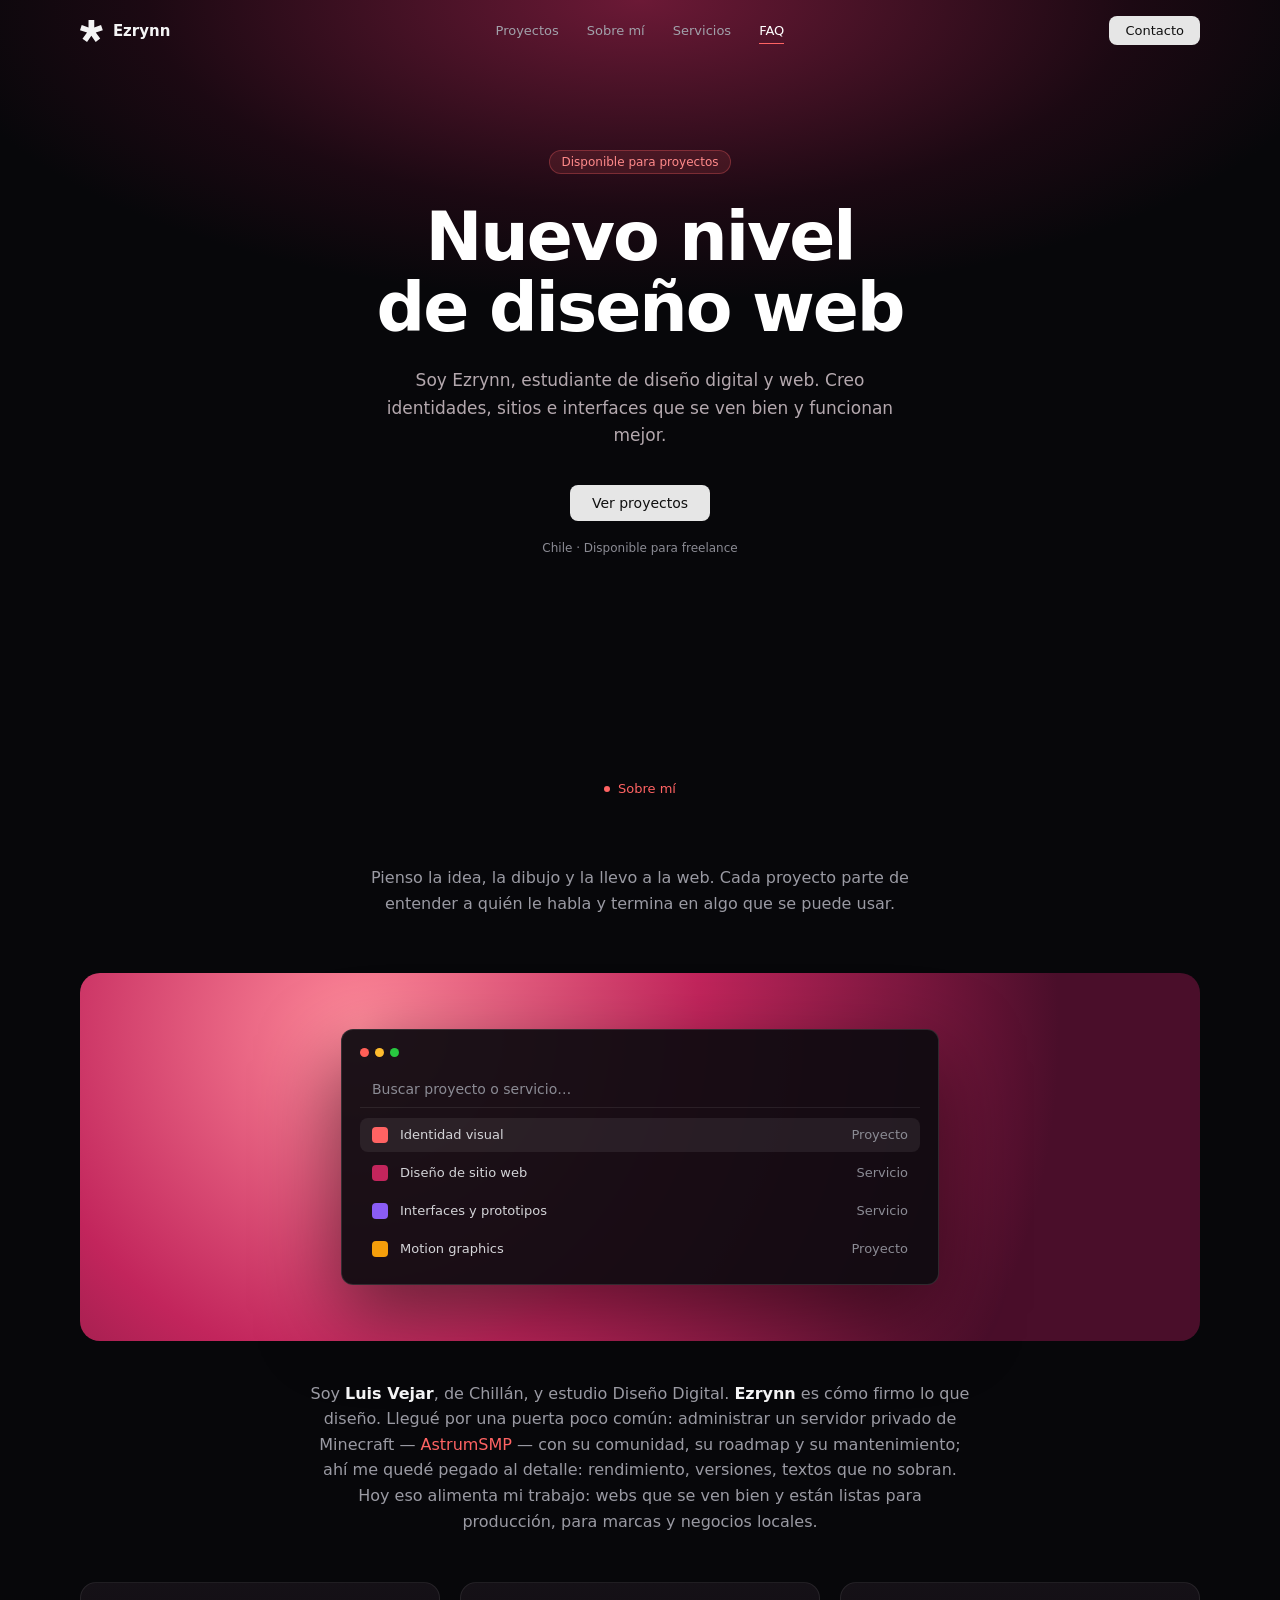
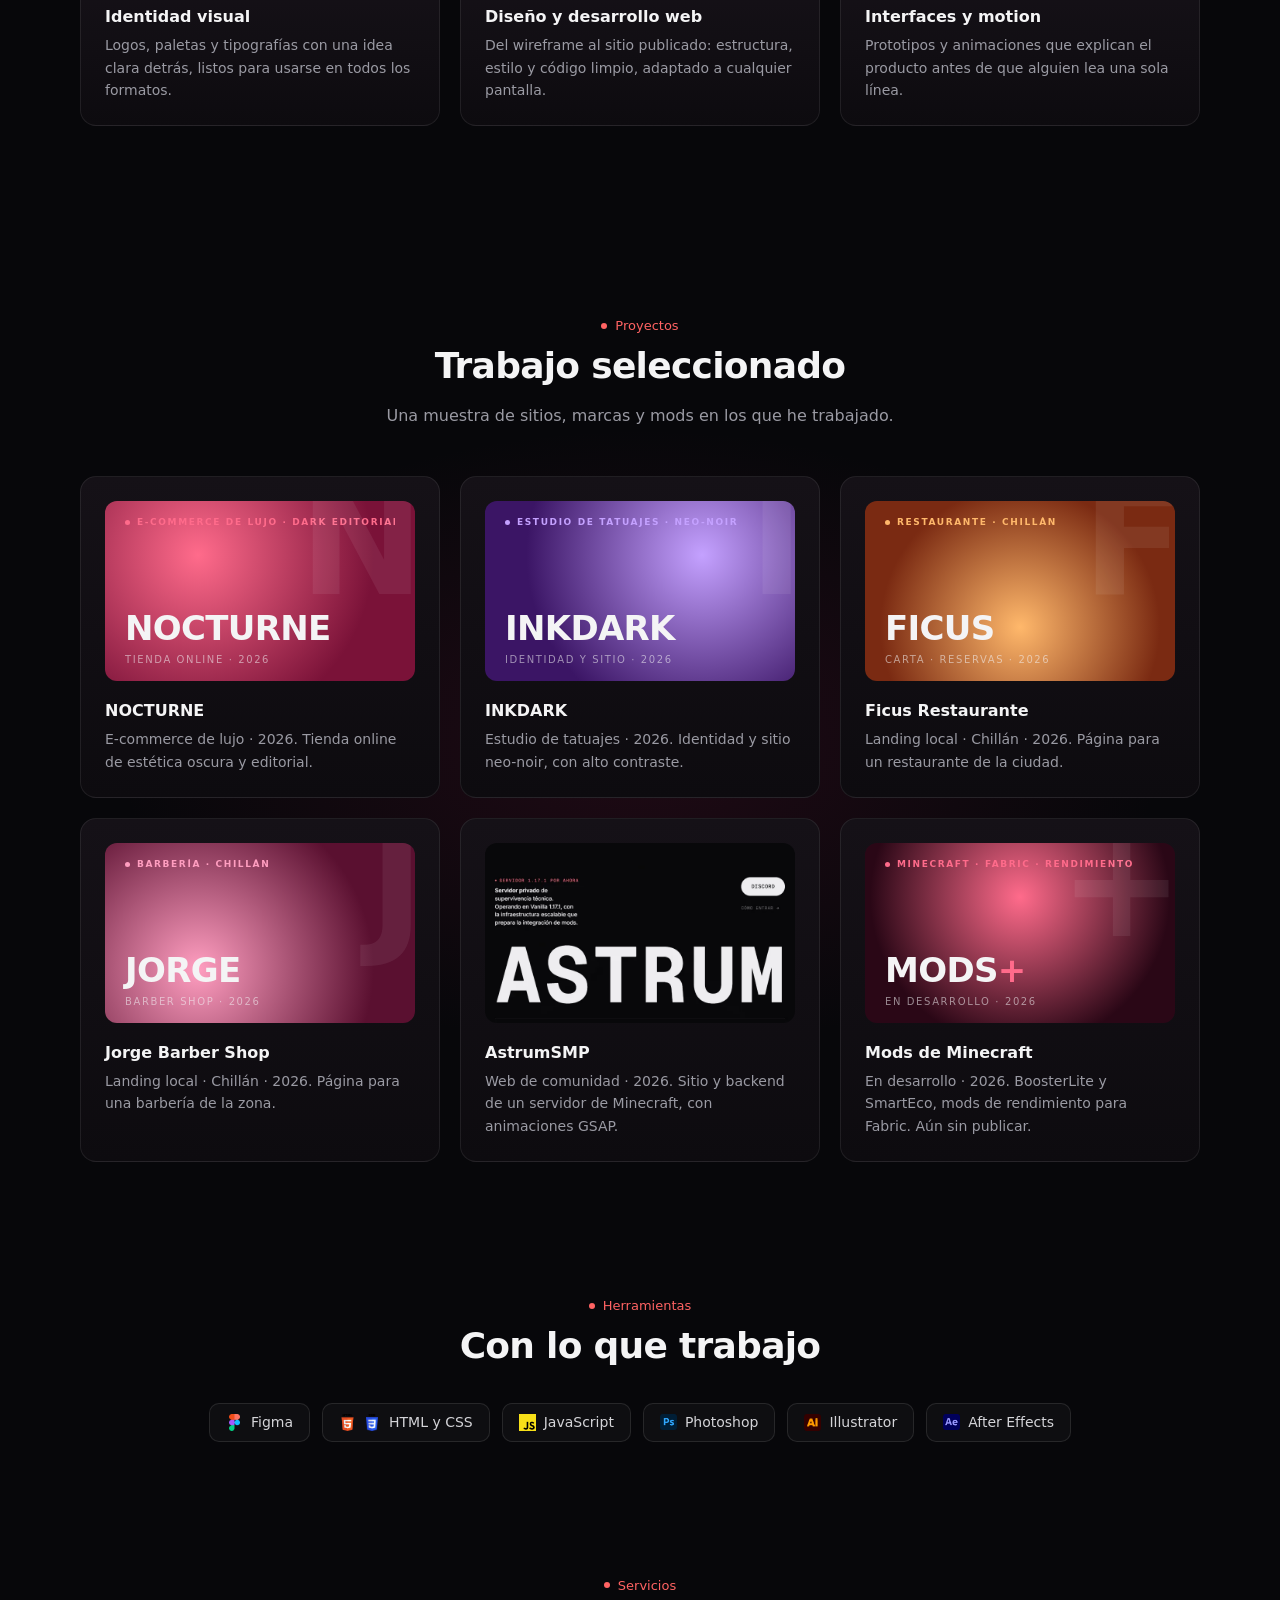
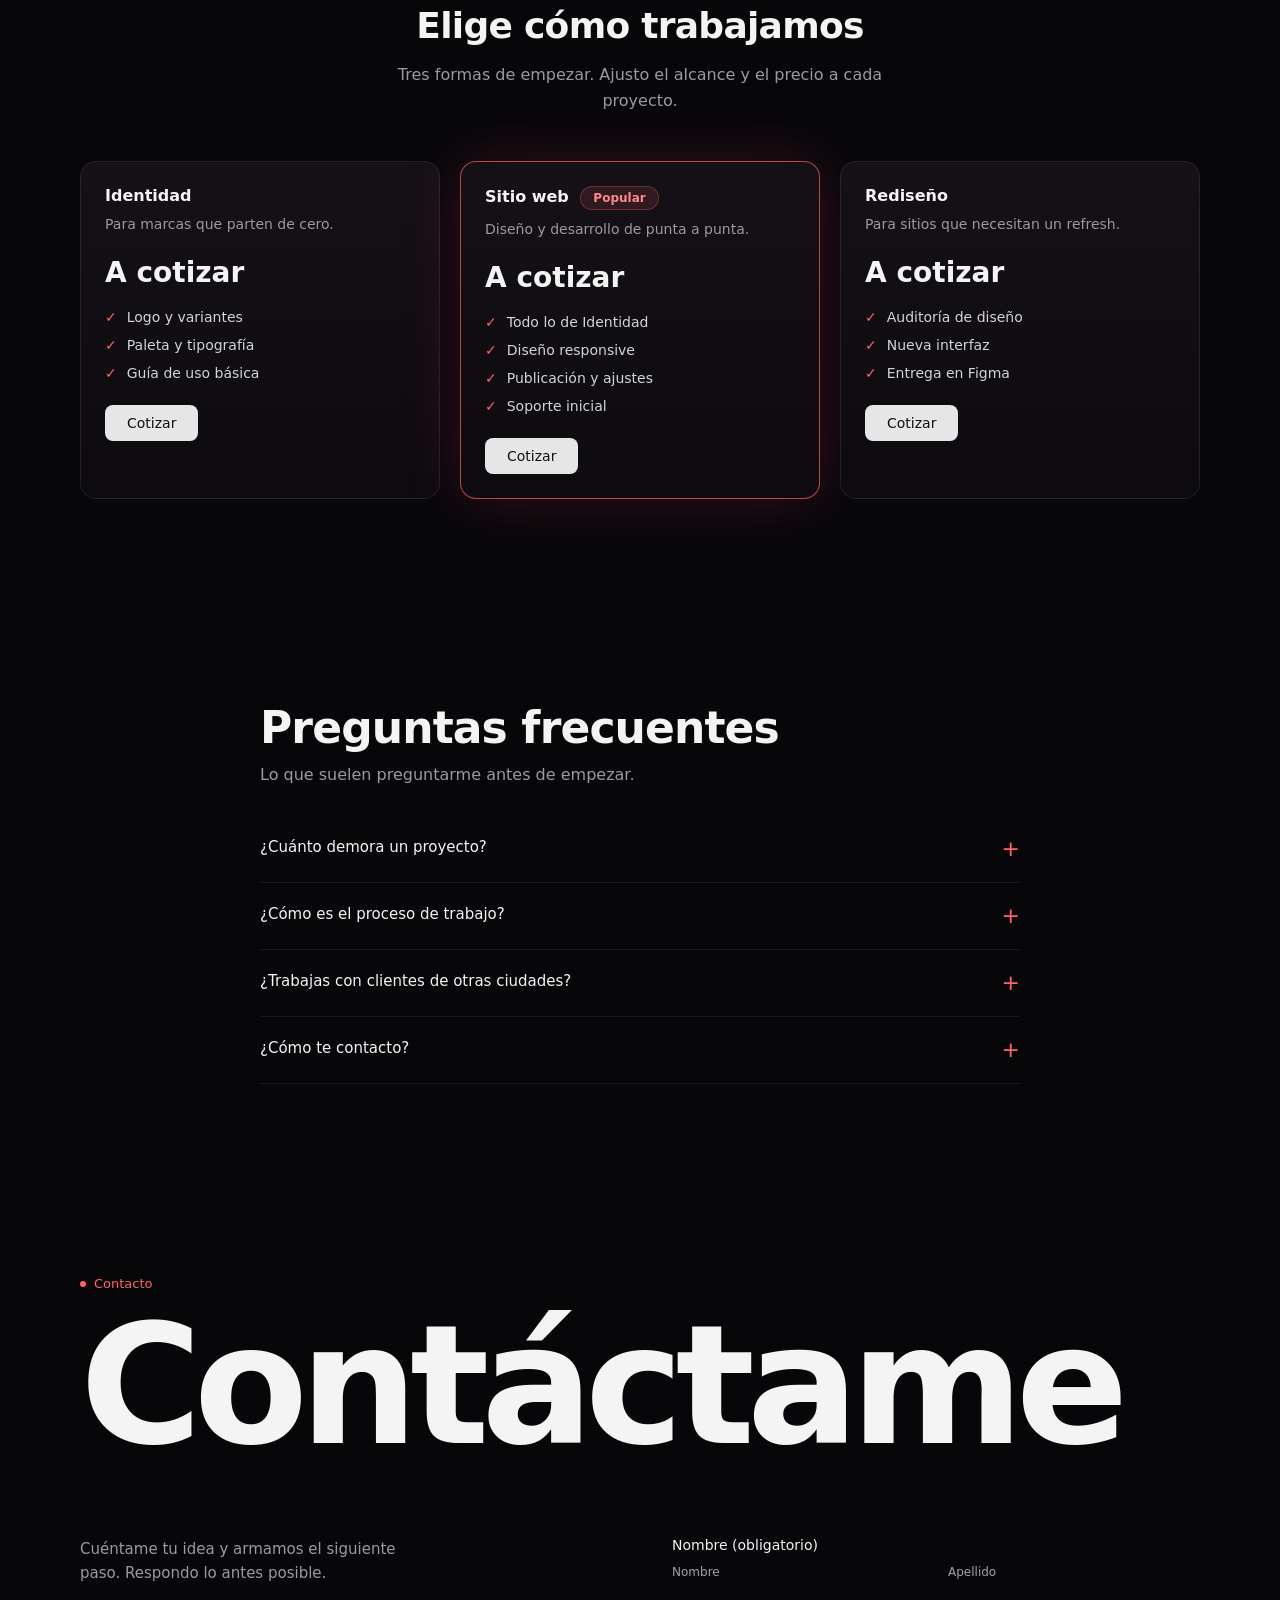
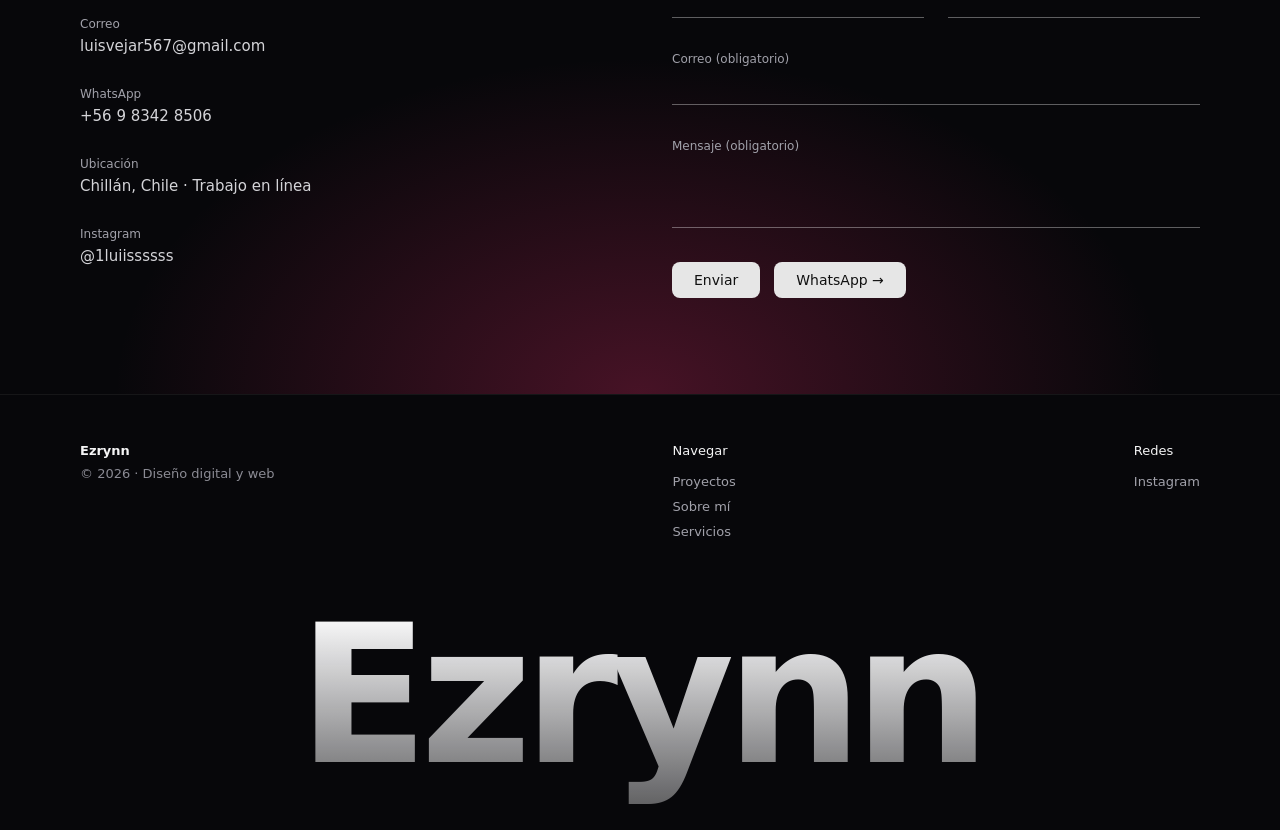
==== commit 650623ba: "Contacto: sin número duplicado (WhatsApp cubre llamadas)" ====
--- a/index.html
+++ b/index.html
@@ -213,8 +213,7 @@
 <div style="display:grid;gap:32px;align-content:start;font-size:15px;color:#d4d4d8">
 <p style="margin:0;color:#9a9aa3;line-height:1.6;max-width:360px">Cuéntame tu idea y armamos el siguiente paso. Respondo lo antes posible.</p>
 <div><div class="cl">Correo</div><a href="mailto:luisvejar567@gmail.com" style="color:#d4d4d8">luisvejar567@gmail.com</a></div>
-<div><div class="cl">WhatsApp</div><a href="https://wa.me/56983428506?text=Hola%20Luis%2C%20vi%20tu%20portafolio%20y%20quiero%20consultar%20por%20un%20proyecto" target="_blank" rel="noopener" style="color:#d4d4d8">+56 9 8342 8506 · mensaje directo</a></div>
-<div><div class="cl">Teléfono</div><a href="tel:+56983428506" style="color:#d4d4d8">+56 9 8342 8506</a></div>
+<div><div class="cl">WhatsApp</div><a href="https://wa.me/56983428506?text=Hola%20Luis%2C%20vi%20tu%20portafolio%20y%20quiero%20consultar%20por%20un%20proyecto" target="_blank" rel="noopener" style="color:#d4d4d8">+56 9 8342 8506</a></div>
 <div><div class="cl">Ubicación</div>Chillán, Chile · Trabajo en línea</div>
 <div><div class="cl">Instagram</div><a href="https://www.instagram.com/1luiissssss/" style="color:#d4d4d8">@1luiissssss</a></div>
 </div>
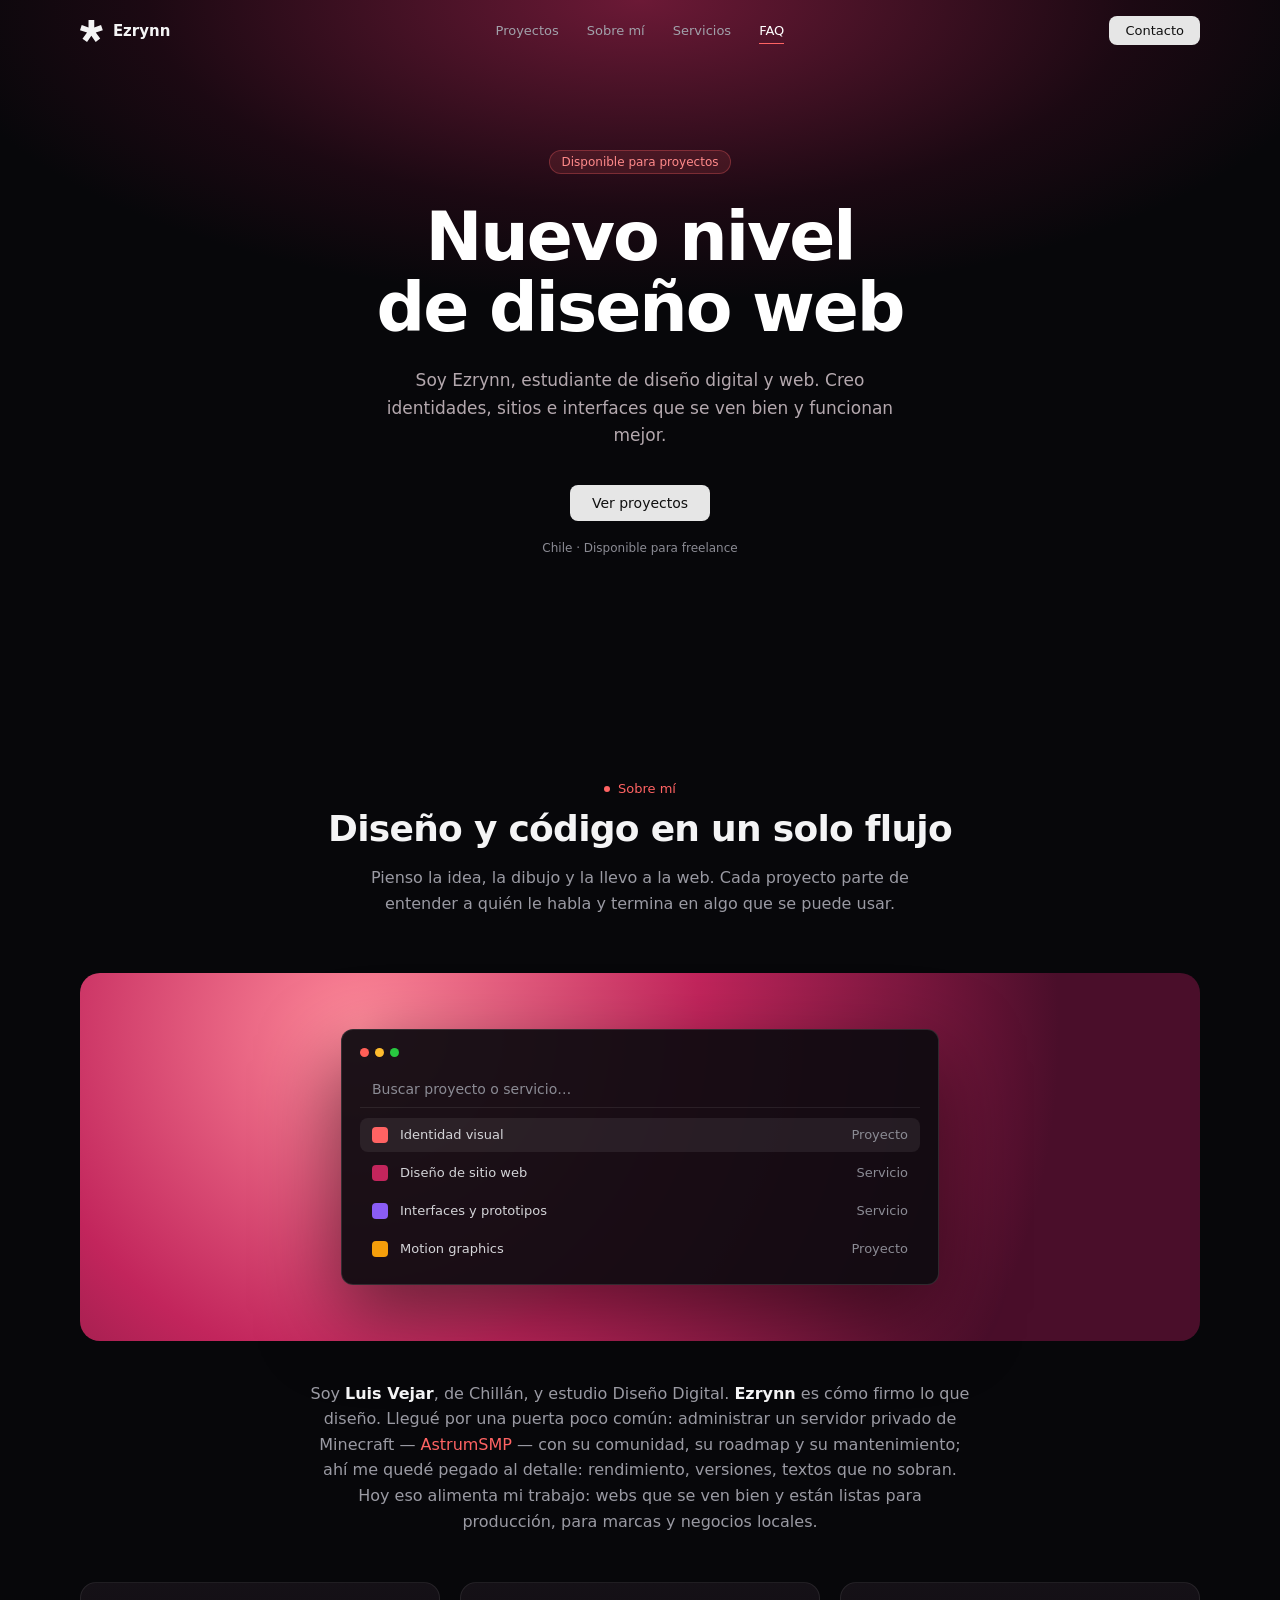
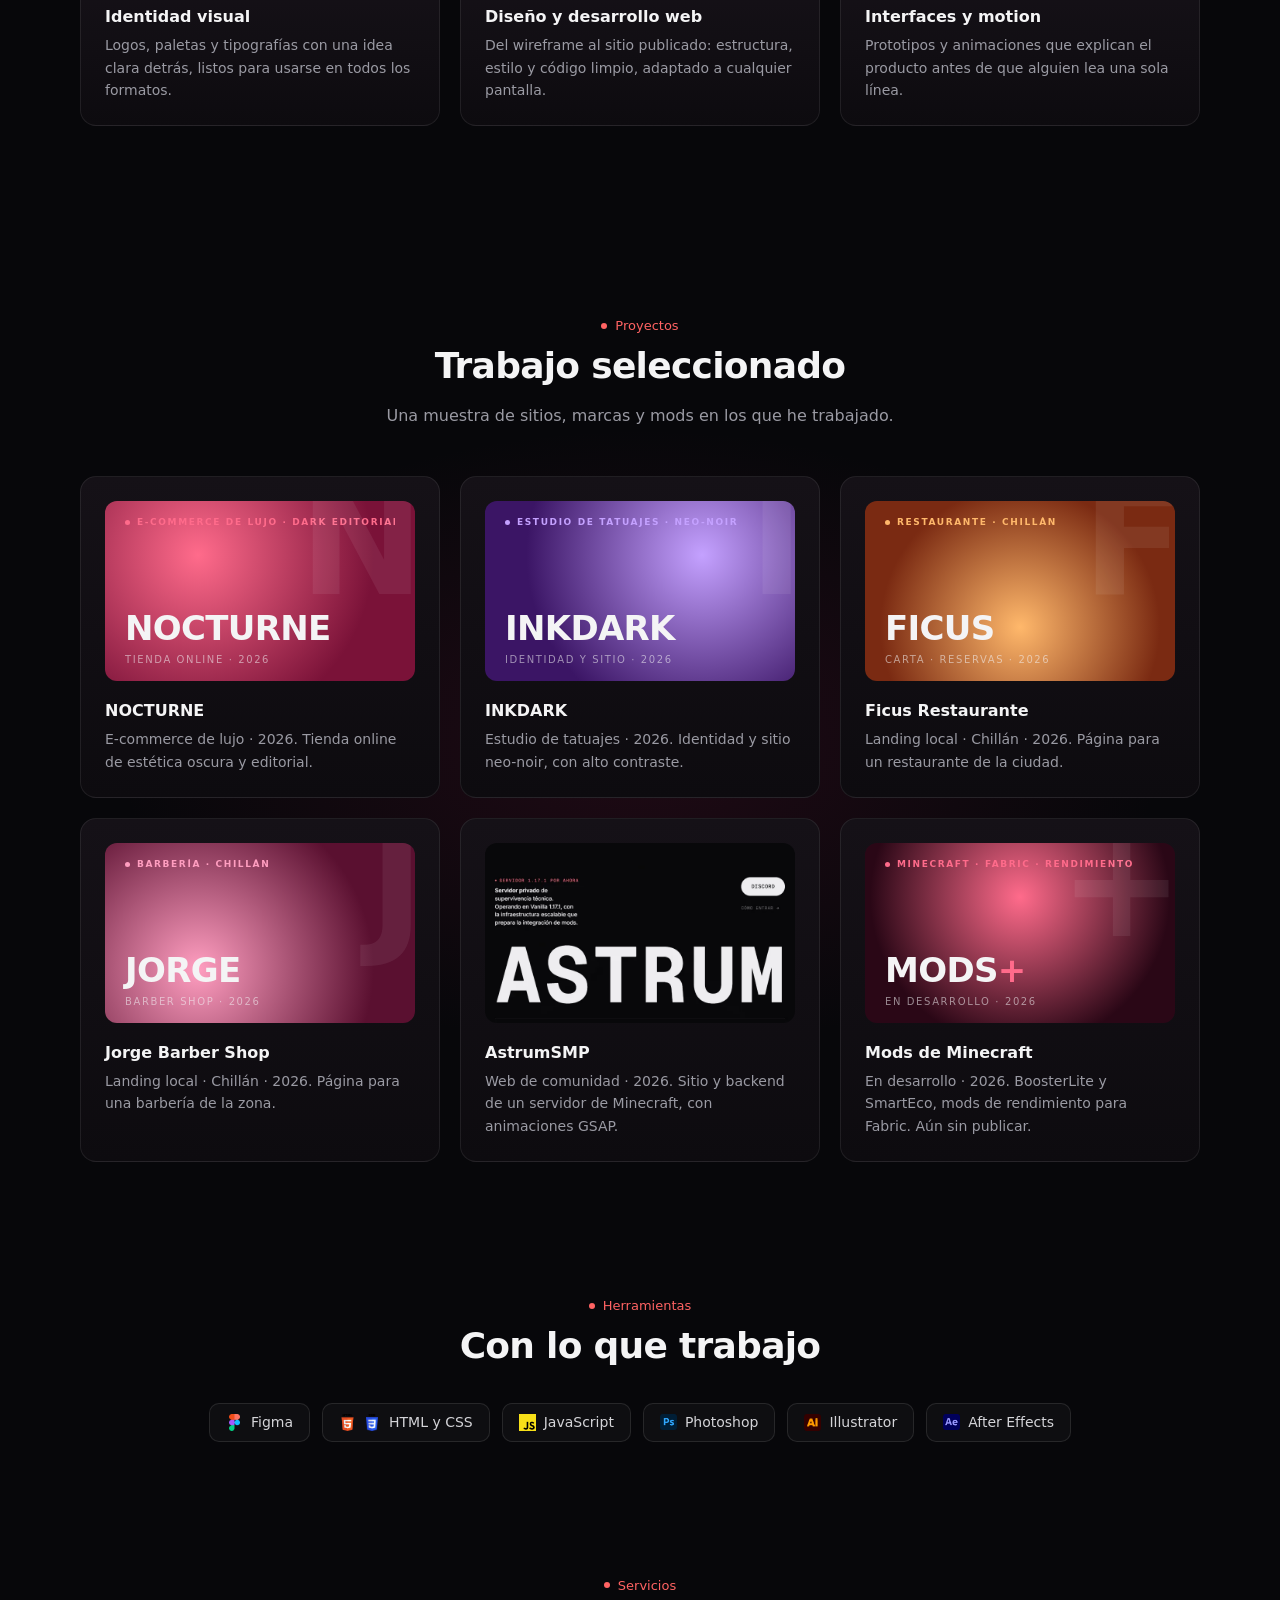
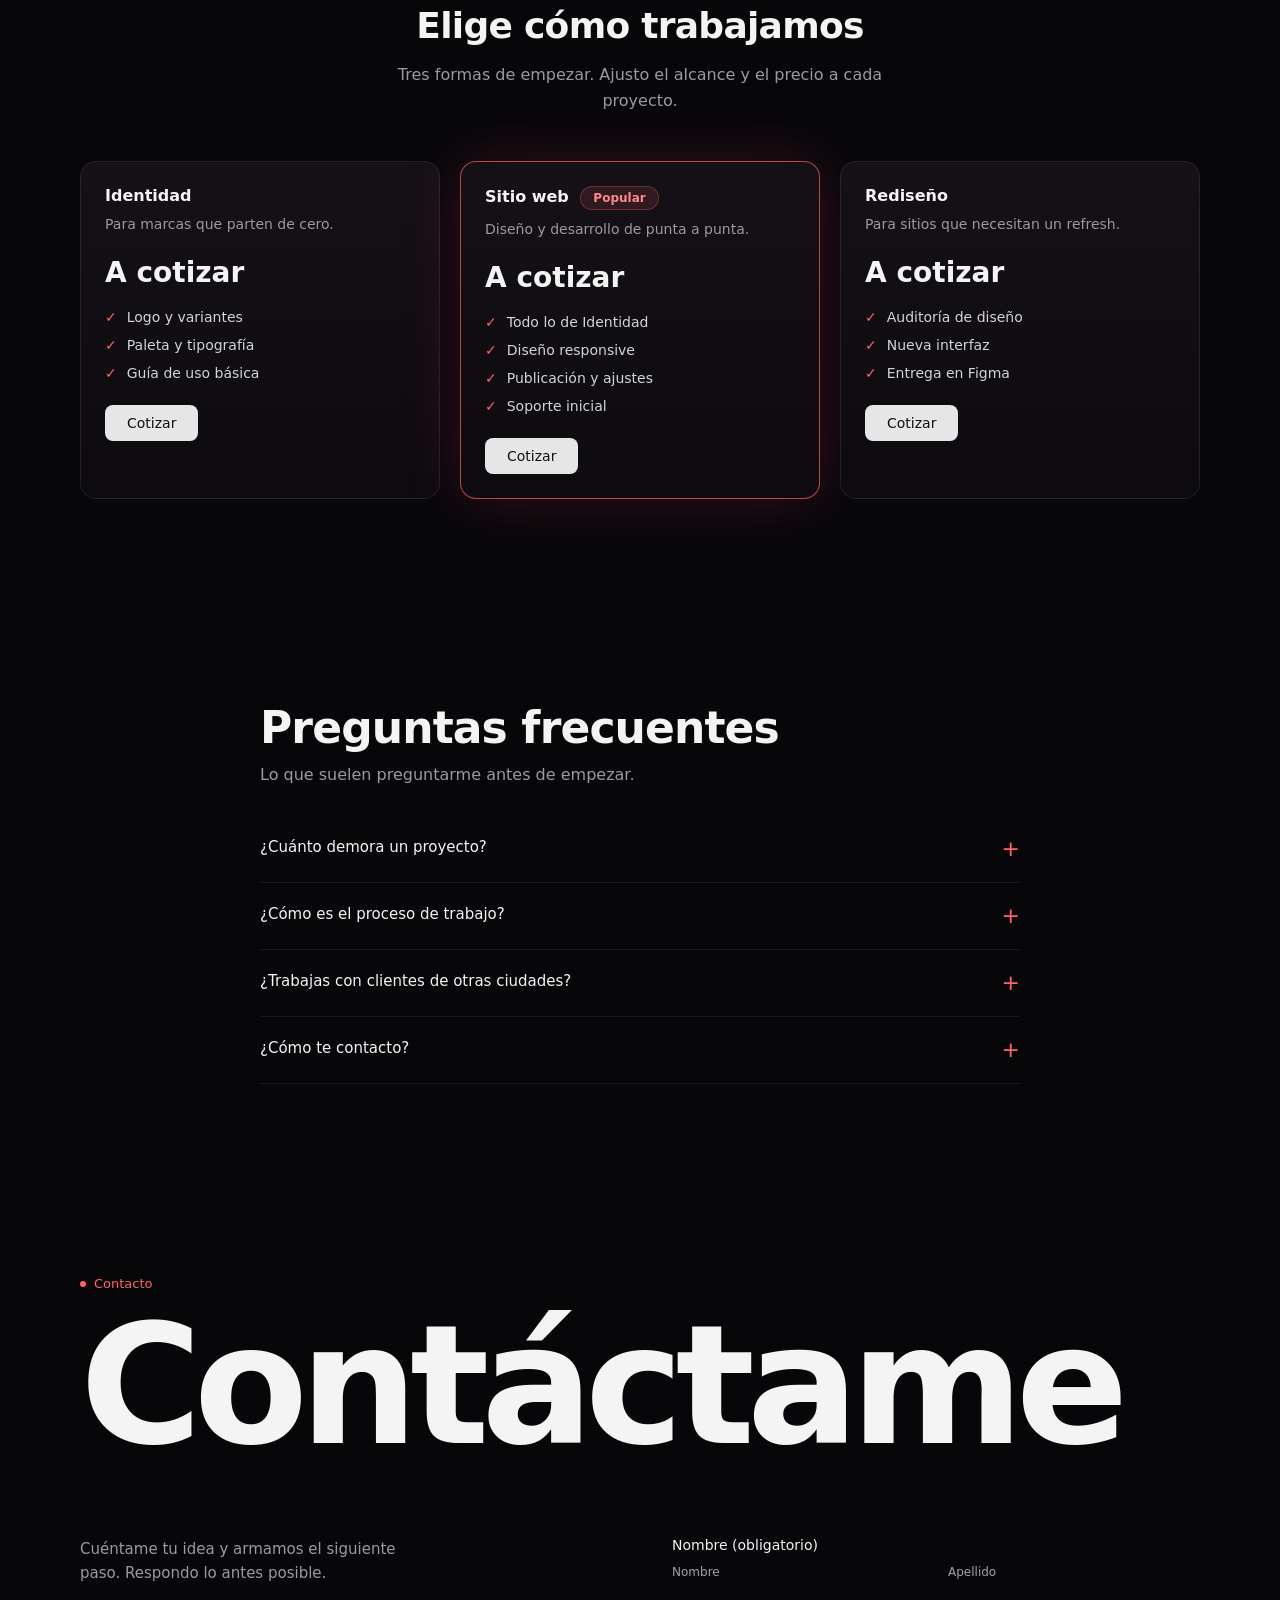
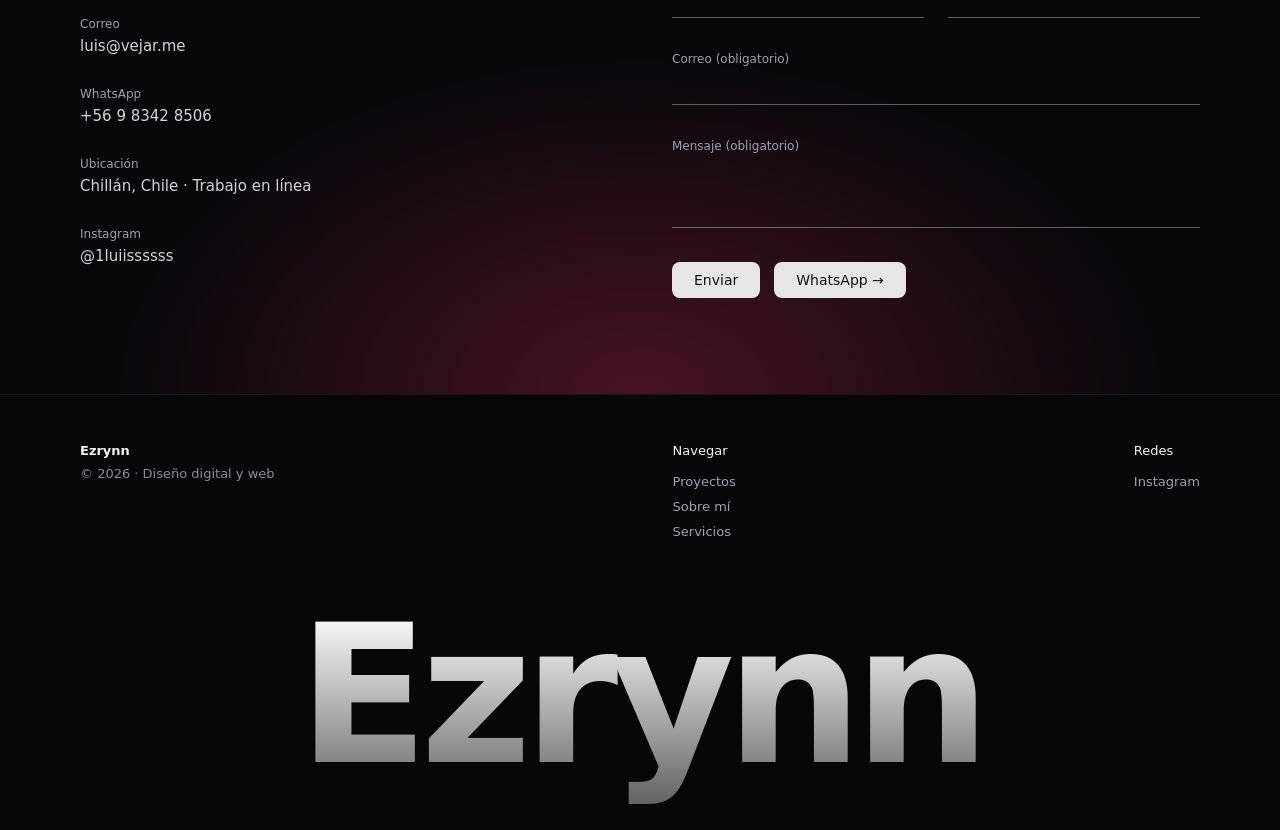
==== commit 9baa41a4: "Contacto: correo profesional luis@vejar.me" ====
--- a/index.html
+++ b/index.html
@@ -203,7 +203,7 @@
 <details><summary>¿Cuánto demora un proyecto?<span aria-hidden="true">+</span></summary><p>Depende del alcance: una landing puede resolverse en pocos días; un sitio completo o una identidad toman más. Te doy un plazo claro en la propuesta.</p></details>
 <details><summary>¿Cómo es el proceso de trabajo?<span aria-hidden="true">+</span></summary><p>Parto con un brief para entender tu negocio, te envío una propuesta con alcance y plazo, avanzamos con rondas de revisión y entrego los archivos finales o el sitio publicado.</p></details>
 <details><summary>¿Trabajas con clientes de otras ciudades?<span aria-hidden="true">+</span></summary><p>Sí, todo se coordina en línea.</p></details>
-<details><summary>¿Cómo te contacto?<span aria-hidden="true">+</span></summary><p>Escríbeme a luisvejar567@gmail.com y te respondo pronto.</p></details>
+<details><summary>¿Cómo te contacto?<span aria-hidden="true">+</span></summary><p>Escríbeme a luis@vejar.me y te respondo pronto.</p></details>
 </section>
 
 <section class="sec" id="contacto" style="padding-bottom:96px;background:radial-gradient(ellipse 60% 55% at 50% 100%,rgba(190,40,90,.35),transparent 75%)">
@@ -212,7 +212,7 @@
 <div style="display:grid;grid-template-columns:repeat(auto-fit,minmax(300px,1fr));gap:56px 64px;margin-top:72px">
 <div style="display:grid;gap:32px;align-content:start;font-size:15px;color:#d4d4d8">
 <p style="margin:0;color:#9a9aa3;line-height:1.6;max-width:360px">Cuéntame tu idea y armamos el siguiente paso. Respondo lo antes posible.</p>
-<div><div class="cl">Correo</div><a href="mailto:luisvejar567@gmail.com" style="color:#d4d4d8">luisvejar567@gmail.com</a></div>
+<div><div class="cl">Correo</div><a href="mailto:luis@vejar.me" style="color:#d4d4d8">luis@vejar.me</a></div>
 <div><div class="cl">WhatsApp</div><a href="https://wa.me/56983428506?text=Hola%20Luis%2C%20vi%20tu%20portafolio%20y%20quiero%20consultar%20por%20un%20proyecto" target="_blank" rel="noopener" style="color:#d4d4d8">+56 9 8342 8506</a></div>
 <div><div class="cl">Ubicación</div>Chillán, Chile · Trabajo en línea</div>
 <div><div class="cl">Instagram</div><a href="https://www.instagram.com/1luiissssss/" style="color:#d4d4d8">@1luiissssss</a></div>
@@ -336,7 +336,7 @@
   if(!t){f[3].classList.add('bad');ok=false}
   if(!ok){msg.textContent='Completa tu nombre, un correo válido y el mensaje.';msg.style.color='#ff8a8a';return}
   var body='Hola, soy '+n+(a?' '+a:'')+' ('+mail+').\n\n'+t;
-  location.href='mailto:luisvejar567@gmail.com?subject='+encodeURIComponent('Contacto desde el portafolio — '+n)+'&body='+encodeURIComponent(body);
+  location.href='mailto:luis@vejar.me?subject='+encodeURIComponent('Contacto desde el portafolio — '+n)+'&body='+encodeURIComponent(body);
   msg.textContent='Abriendo tu app de correo…';msg.style.color='#9a9aa3';
 });
 })();
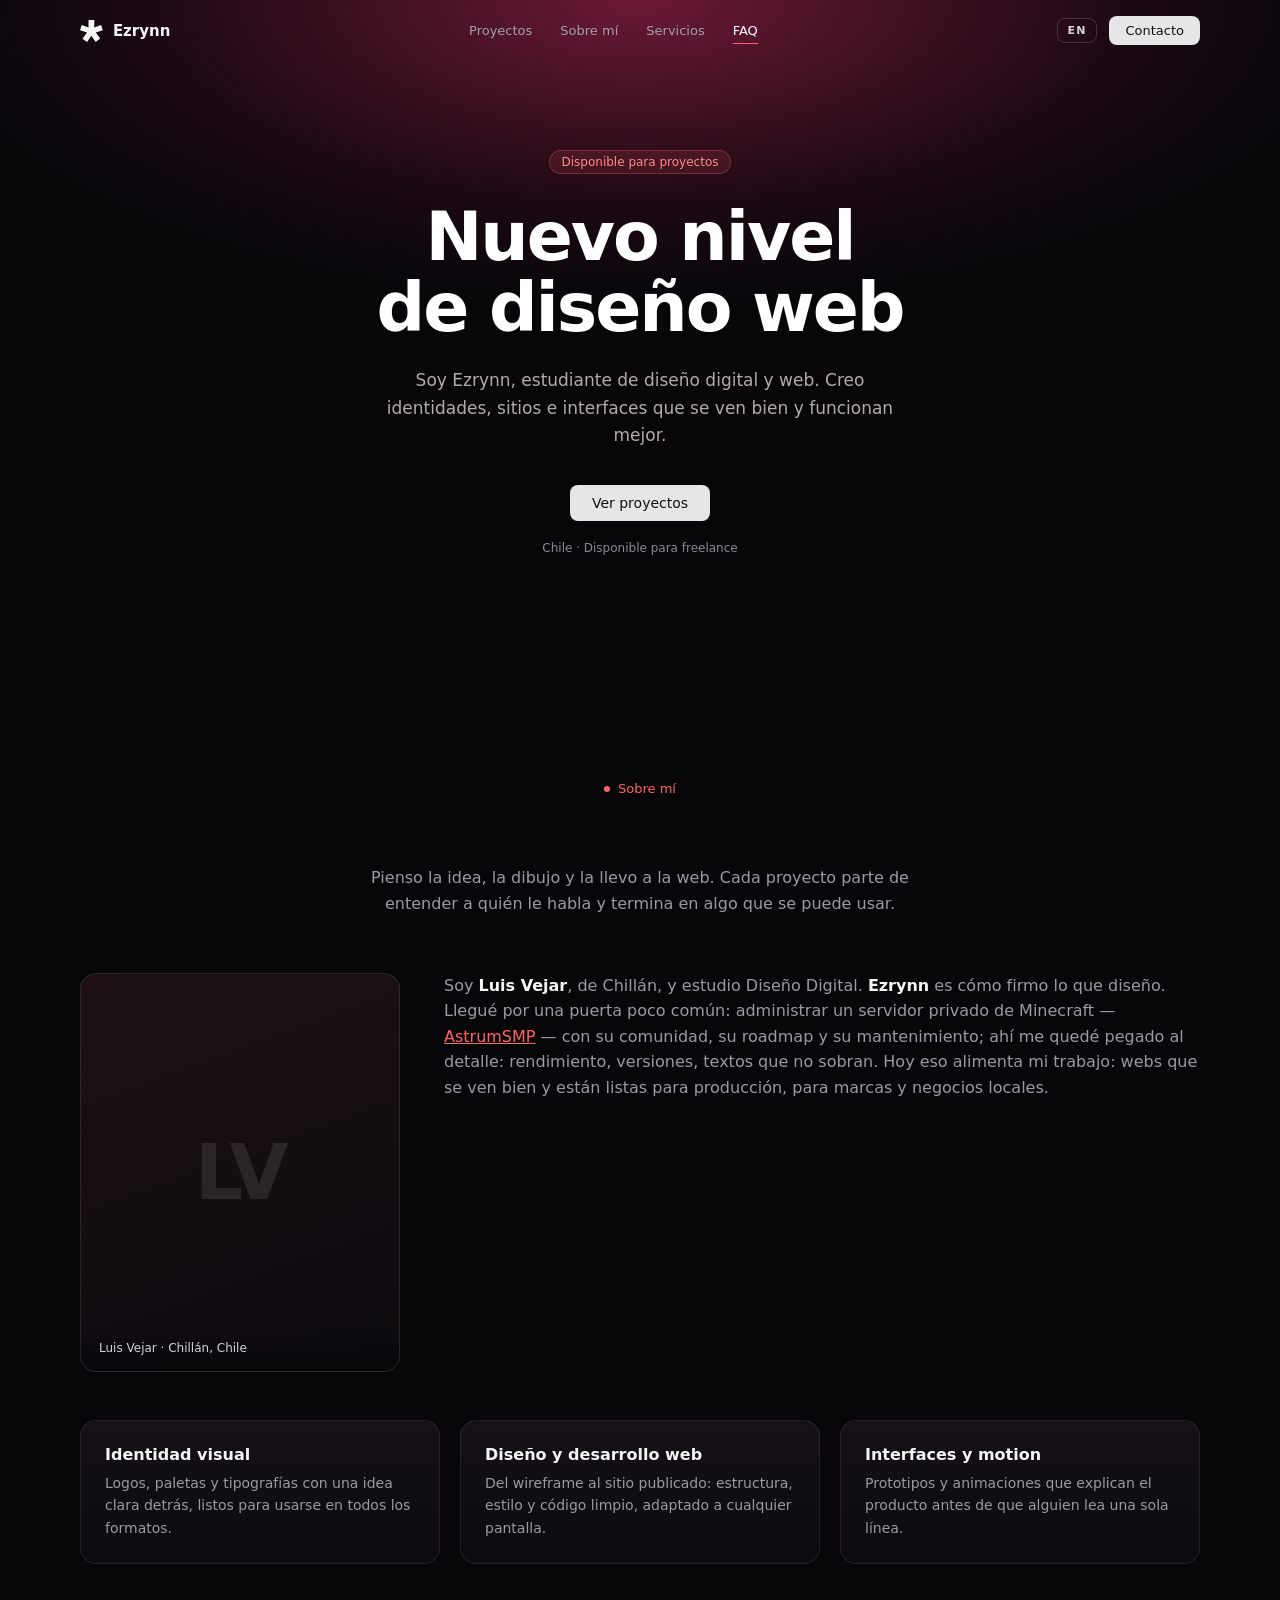
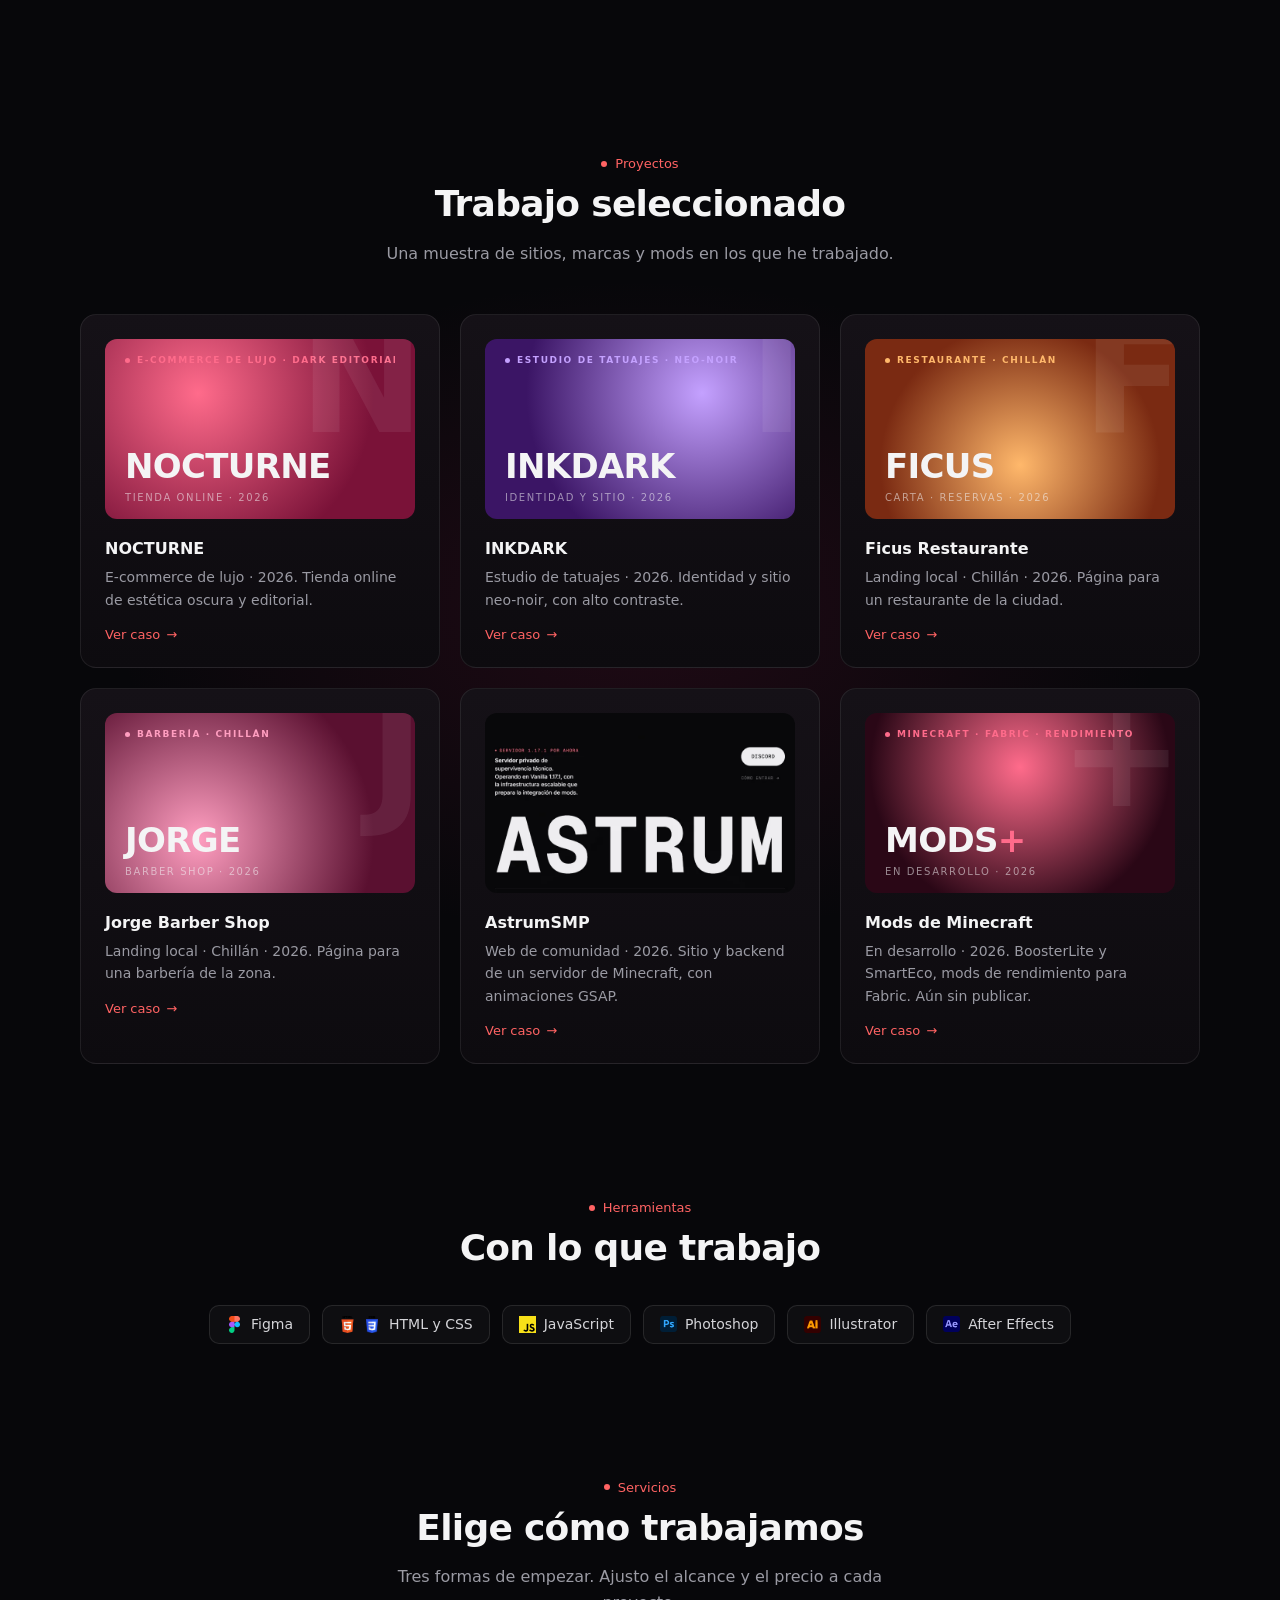
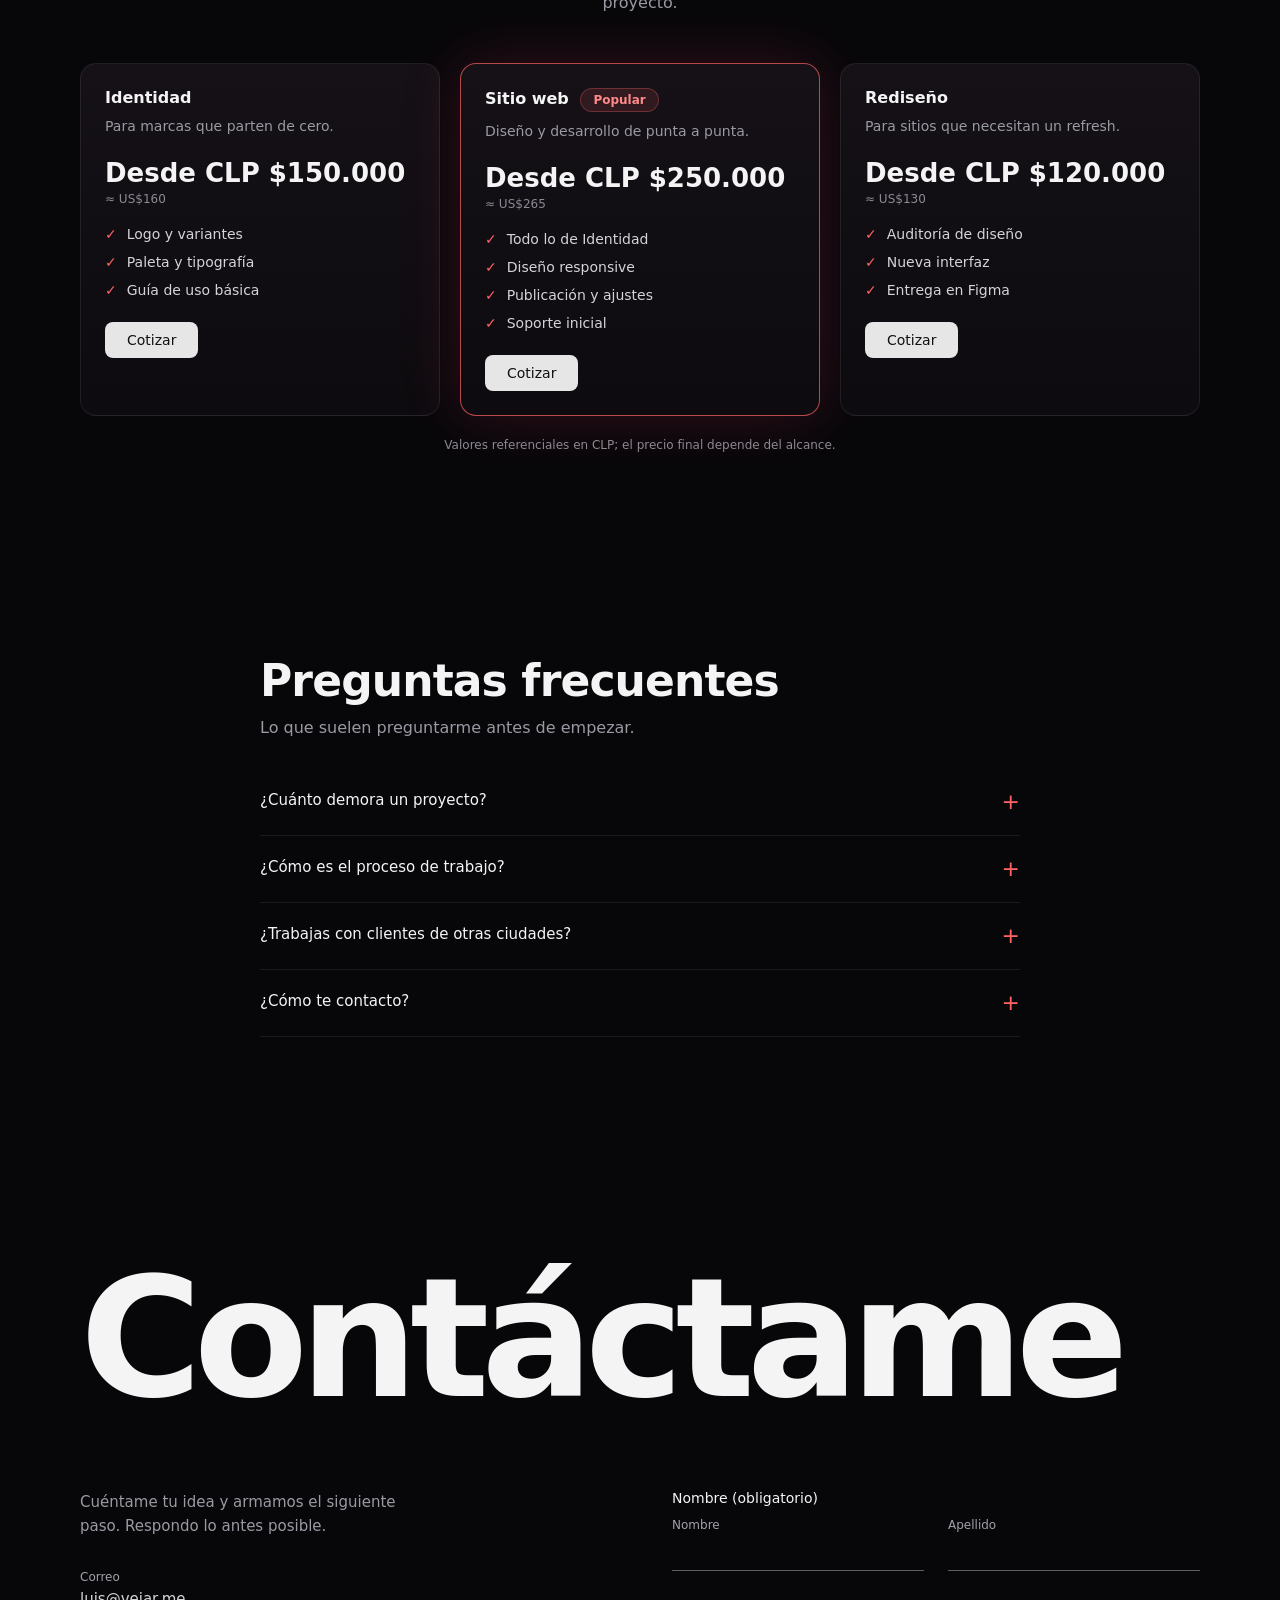
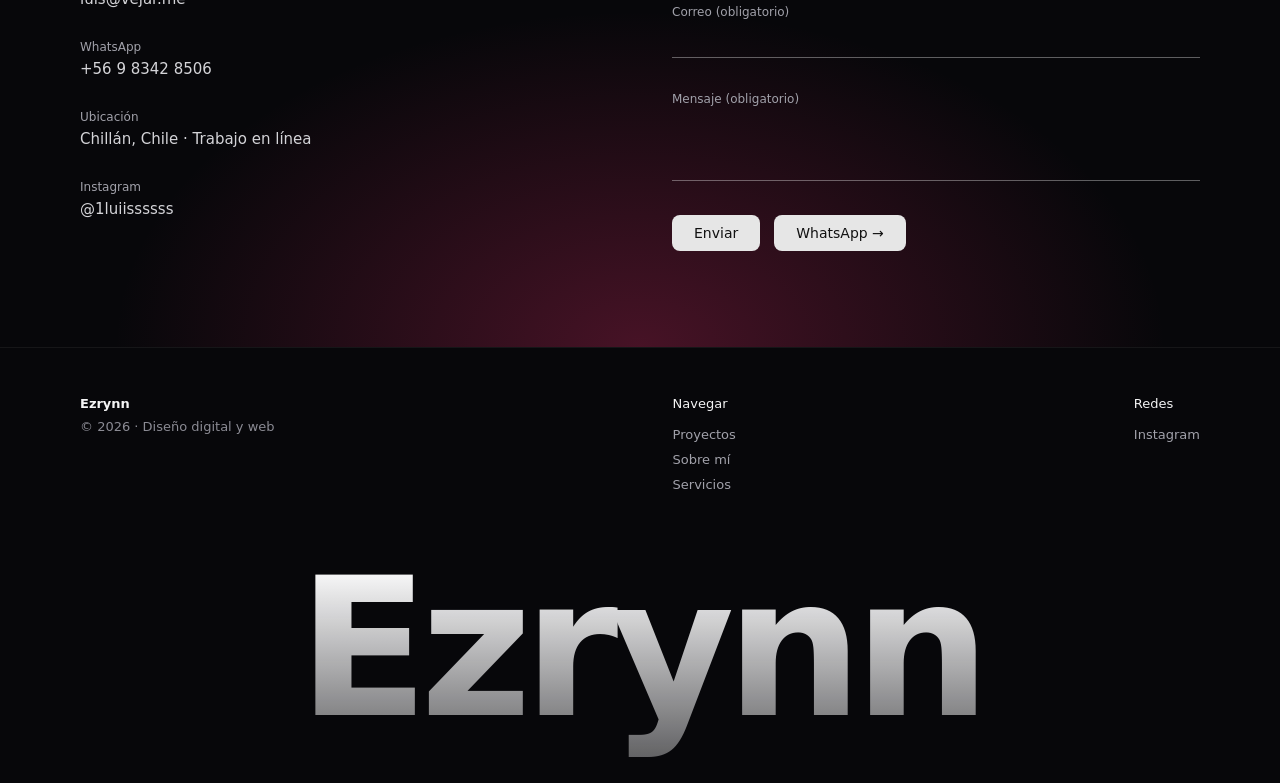
==== commit 8efecfb8: "Portafolio: toggle ES/EN, precios desde, casos de estudio, foto y SEO" ====
--- a/index.html
+++ b/index.html
@@ -16,13 +16,18 @@
 <meta property="og:locale" content="es_CL">
 <meta property="og:site_name" content="Ezrynn">
 <meta name="twitter:card" content="summary_large_image">
-<meta http-equiv="Content-Security-Policy" content="default-src 'self'; script-src 'self' 'unsafe-inline'; style-src 'self' 'unsafe-inline' https://fonts.googleapis.com; font-src https://fonts.gstatic.com; img-src 'self' data:;">
+<link rel="canonical" href="https://vejar.me/">
+<meta http-equiv="Content-Security-Policy" content="default-src 'self'; script-src 'self' 'unsafe-inline' https://gc.zgo.at; style-src 'self' 'unsafe-inline' https://fonts.googleapis.com; font-src https://fonts.gstatic.com; img-src 'self' data: https://vejar.goatcounter.com; connect-src 'self' https://vejar.goatcounter.com;">
+<script type="application/ld+json">
+{"@context":"https://schema.org","@type":"ProfessionalService","@id":"https://vejar.me/#business","name":"Ezrynn","alternateName":"Luis Vejar","url":"https://vejar.me/","image":"https://vejar.me/og.jpg","logo":"https://vejar.me/og.jpg","email":"luis@vejar.me","telephone":"+56983428506","description":"Diseño web, identidad visual e interfaces desde Chillán, Chile.","priceRange":"$$","address":{"@type":"PostalAddress","addressLocality":"Chillán","addressRegion":"Ñuble","addressCountry":"CL"},"areaServed":["CL","Worldwide"],"sameAs":["https://www.instagram.com/1luiissssss/"],"founder":{"@type":"Person","name":"Luis Vejar","sameAs":["https://www.instagram.com/1luiissssss/"]}}
+</script>
 <meta name="referrer" content="strict-origin-when-cross-origin">
 <link rel="icon" type="image/svg+xml" href="data:image/svg+xml,%3Csvg%20xmlns=%27http://www.w3.org/2000/svg%27%20viewBox=%270%200%20100%20100%27%3E%3Crect%20width=%27100%27%20height=%27100%27%20rx=%2722%27%20fill=%27%23000%27/%3E%3Cpolygon%20fill=%27%23fff%27%20transform=%27translate%2821.00%2022.12%29%20scale%280.1607%29%27%20points=%27135%2C0%20134%2C117%2027%2C78%200%2C163%20111%2C198%2039%2C294%20111%2C346%20179%2C249%20248%2C346%20319%2C293%20249%2C198%20360%2C161%20332%2C78%20225%2C117%20225%2C0%27/%3E%3C/svg%3E">
 <script>document.documentElement.className+=' js'</script>
 <noscript><style>#pre{display:none}.hz,.rv,.wi{opacity:1!important;transform:none!important}.js .nav{transform:none}</style></noscript>
 
 <link href="https://fonts.googleapis.com/css2?family=Inter:wght@400;500;600;700&display=swap" rel="stylesheet">
+<script data-goatcounter="https://vejar.goatcounter.com/count" async src="https://gc.zgo.at/count.js"></script>
 <style>
 body{margin:0;background:#07070a}
 a{color:#a1a1aa;text-decoration:none}a:hover{color:#fff}
@@ -110,8 +115,8 @@
 .chip:hover{border-color:rgba(255,99,99,.5);background:rgba(255,99,99,.08)}
 /* FAQ */
 summary{transition:color .2s}summary:hover{color:#fff}
-summary span{font-size:22px;line-height:1;color:#ff6363;transition:transform .3s}
-details[open] summary span{transform:rotate(45deg)}
+summary .plus{font-size:22px;line-height:1;color:#ff6363;transition:transform .3s}
+details[open] summary .plus{transform:rotate(45deg)}
 details[open] p{animation:fd .4s ease}
 @keyframes fd{from{opacity:0;transform:translateY(-6px)}}
 .ci.bad{border-bottom-color:#ff6363}
@@ -120,124 +125,169 @@
   .hz,.rv,.wi{opacity:1!important;transform:none!important;filter:none!important}
   #pre{display:none}.js .nav{transform:none}
 }
+/* Selector de idioma */
+.lang{border:1px solid rgba(255,255,255,.16);background:transparent;color:#d4d4d8;font-family:inherit;font-size:11px;font-weight:600;letter-spacing:.1em;padding:6px 10px;border-radius:8px;cursor:pointer;line-height:1;transition:border-color .2s,color .2s,background .2s}
+.lang:hover{border-color:rgba(255,99,99,.6);color:#fff;background:rgba(255,99,99,.08)}
+/* Sobre mí: retrato */
+.about-grid{display:grid;grid-template-columns:minmax(220px,320px) 1fr;gap:44px;align-items:start;margin-top:56px}
+@media(max-width:760px){.about-grid{grid-template-columns:1fr;gap:32px}}
+.portrait{position:relative;margin:0;border-radius:16px;overflow:hidden;border:1px solid rgba(255,255,255,.1);background:linear-gradient(160deg,#1c1016,#0d0b0f);aspect-ratio:4/5}
+.portrait img{position:absolute;inset:0;z-index:1;width:100%;height:100%;object-fit:cover;filter:grayscale(.45) contrast(1.06);transition:filter .6s,transform .9s}
+.portrait:hover img{filter:grayscale(0);transform:scale(1.03)}
+.p-fallback{position:absolute;inset:0;z-index:2;display:grid;place-items:center;font-size:76px;font-weight:700;letter-spacing:-.04em;color:rgba(244,244,245,.1);transition:opacity .4s}
+.portrait.has-photo .p-fallback{opacity:0;visibility:hidden}
+.portrait figcaption{position:absolute;left:0;right:0;bottom:0;z-index:3;padding:16px 18px;font-size:12px;color:#d4d4d8;background:linear-gradient(0deg,rgba(7,7,10,.92),rgba(7,7,10,0))}
+/* Botón de caso */
+.case-btn{background:none;border:0;padding:0;margin-top:16px;font-family:inherit;font-size:13px;font-weight:500;color:#ff6363;cursor:pointer;display:inline-flex;align-items:center;gap:6px}
+.case-btn:hover{color:#fff}
+.case-btn i{font-style:normal;transition:transform .25s}
+.case-btn:hover i{transform:translateX(4px)}
+/* Diálogo caso */
+.case{border:1px solid rgba(255,255,255,.13);border-radius:18px;background:#0d0b0f;color:#f4f4f5;width:calc(100% - 32px);max-width:780px;max-height:calc(100vh - 32px);overflow:auto;padding:0;box-shadow:0 40px 120px rgba(0,0,0,.65)}
+.case::backdrop{background:rgba(4,4,7,.72);backdrop-filter:blur(6px)}
+.case-in{position:relative;padding:40px 36px 36px;font-family:Inter,system-ui,sans-serif}
+.case-x{position:absolute;top:14px;right:14px;width:34px;height:34px;border-radius:50%;border:1px solid rgba(255,255,255,.14);background:transparent;color:#d4d4d8;font-size:18px;line-height:1;cursor:pointer;font-family:inherit}
+.case-x:hover{border-color:rgba(255,99,99,.6);color:#fff}
+.case h3{font-size:30px;letter-spacing:-.02em;margin:14px 0 6px;color:#f4f4f5}
+.case-sub{color:#9a9aa3;font-size:14px;margin:0}
+.case-grid{display:grid;grid-template-columns:repeat(3,1fr);gap:24px;margin-top:30px;padding-top:26px;border-top:1px solid rgba(255,255,255,.08)}
+.case-grid h4{font-size:11px;letter-spacing:.16em;text-transform:uppercase;color:#ff6363;margin:0 0 10px}
+.case-grid p{font-size:14px;line-height:1.65;color:#b8b8c0;margin:0}
+@media(max-width:720px){.case-grid{grid-template-columns:1fr;gap:18px}.case-in{padding:34px 22px 26px}}
 </style>
 
 </head>
 <body>
-<div id="pre" aria-hidden="true"><div class="pre-in"><div class="pre-word">Ezrynn</div><div class="pre-bar"><i></i></div><div class="pre-meta"><span>Diseño digital y web</span><span class="pre-num">00</span></div></div></div>
+<div id="pre" aria-hidden="true"><div class="pre-in"><div class="pre-word">Ezrynn</div><div class="pre-bar"><i></i></div><div class="pre-meta"><span data-en="Digital &amp; web design">Diseño digital y web</span><span class="pre-num">00</span></div></div></div>
 <div id="bar" aria-hidden="true"></div>
 
 <div style="background:#07070a;color:#f4f4f5;font-family:Inter,system-ui,sans-serif;overflow:hidden">
 
-<div id="top" style="position:relative;background:radial-gradient(ellipse 70% 55% at 50% 0%,rgba(190,40,90,.55),rgba(90,15,45,.25) 55%,transparent 80%)">
 <header class="nav"><div class="navin">
 <a class="logo" href="#top" aria-label="Ezrynn, inicio"><svg class="mark" viewBox="0 0 361 347" aria-hidden="true"><polygon fill="currentColor" points="135,0 134,117 27,78 0,163 111,198 39,294 111,346 179,249 248,346 319,293 249,198 360,161 332,78 225,117 225,0"/></svg><span>Ezrynn</span></a>
-<div class="links"><a href="#proyectos">Proyectos</a><a href="#sobre-mi">Sobre mí</a><a href="#servicios">Servicios</a><a href="#faq">FAQ</a></div>
-<a href="#contacto" class="btn" style="padding:7px 16px;font-size:13px">Contacto</a>
+<div class="links"><a href="#proyectos" data-en="Projects">Proyectos</a><a href="#sobre-mi" data-en="About">Sobre mí</a><a href="#servicios" data-en="Services">Servicios</a><a href="#faq">FAQ</a></div>
+<div style="display:flex;align-items:center;gap:12px"><button class="lang" id="lang" type="button" aria-label="Switch to English">EN</button>
+<a href="#contacto" class="btn" style="padding:7px 16px;font-size:13px" data-en="Contact">Contacto</a></div>
 </div></header>
+<main>
+<div id="top" style="position:relative;background:radial-gradient(ellipse 70% 55% at 50% 0%,rgba(190,40,90,.55),rgba(90,15,45,.25) 55%,transparent 80%)">
 <div id="hero" style="max-width:760px;margin:0 auto;padding:150px 24px 130px;text-align:center">
-<span class="pill">Disponible para proyectos</span>
-<h1 style="font-size:68px;line-height:1.04;font-weight:700;letter-spacing:-.03em;margin:28px 0 0;color:#fff">Nuevo nivel<br>de diseño web</h1>
-<p style="color:#b4a8ae;font-size:17px;line-height:1.6;margin:24px auto 0;max-width:520px">Soy Ezrynn, estudiante de diseño digital y web. Creo identidades, sitios e interfaces que se ven bien y funcionan mejor.</p>
-<div style="margin-top:36px"><a href="#proyectos" class="btn">Ver proyectos</a></div>
-<div style="margin-top:20px;font-size:12px;color:#8b8b94">Chile · Disponible para freelance</div>
+<span class="pill" data-en="Available for projects">Disponible para proyectos</span>
+<h1 style="font-size:clamp(44px,11vw,68px);line-height:1.04;font-weight:700;letter-spacing:-.03em;margin:28px 0 0;color:#fff" data-en-html="A new level<br>of web design">Nuevo nivel<br>de diseño web</h1>
+<p style="color:#b4a8ae;font-size:17px;line-height:1.6;margin:24px auto 0;max-width:520px" data-en="I'm Ezrynn, a digital and web design student. I create identities, websites and interfaces that look good and work better.">Soy Ezrynn, estudiante de diseño digital y web. Creo identidades, sitios e interfaces que se ven bien y funcionan mejor.</p>
+<div style="margin-top:36px"><a href="#proyectos" class="btn" data-en="View projects">Ver proyectos</a></div>
+<div style="margin-top:20px;font-size:12px;color:#8b8b94" data-en="Chile · Available for freelance work">Chile · Disponible para freelance</div>
 </div>
 </div>
 
 <section class="sec" id="sobre-mi">
-<div class="eb"><i></i>Sobre mí</div>
-<h2 class="h2">Diseño y código en un solo flujo</h2>
-<p class="lead">Pienso la idea, la dibujo y la llevo a la web. Cada proyecto parte de entender a quién le habla y termina en algo que se puede usar.</p>
-<div style="margin-top:56px;border-radius:20px;padding:56px 24px;background:radial-gradient(circle at 25% 15%,#ff8a9a,#c2255c 38%,#4a0e2a 78%);display:flex;justify-content:center">
-<div style="width:100%;max-width:560px;background:rgba(14,11,16,.94);border:1px solid rgba(255,255,255,.12);border-radius:12px;padding:18px;box-shadow:0 30px 80px rgba(0,0,0,.5)">
-<div style="display:flex;gap:6px;margin-bottom:14px"><span style="width:9px;height:9px;border-radius:50%;background:#ff5f57"></span><span style="width:9px;height:9px;border-radius:50%;background:#febc2e"></span><span style="width:9px;height:9px;border-radius:50%;background:#28c840"></span></div>
-<div style="font-size:14px;color:#8b8b94;padding:10px 12px;border-bottom:1px solid rgba(255,255,255,.08)">Buscar proyecto o servicio…</div>
-<div style="display:grid;gap:4px;margin-top:10px;font-size:13px;color:#d4d4d8">
-<div style="display:flex;gap:12px;align-items:center;padding:9px 12px;border-radius:8px;background:rgba(255,255,255,.07)"><span style="width:16px;height:16px;border-radius:4px;background:#ff6363"></span>Identidad visual<span style="margin-left:auto;color:#8b8b94">Proyecto</span></div>
-<div style="display:flex;gap:12px;align-items:center;padding:9px 12px"><span style="width:16px;height:16px;border-radius:4px;background:#c2255c"></span>Diseño de sitio web<span style="margin-left:auto;color:#8b8b94">Servicio</span></div>
-<div style="display:flex;gap:12px;align-items:center;padding:9px 12px"><span style="width:16px;height:16px;border-radius:4px;background:#8a5cf6"></span>Interfaces y prototipos<span style="margin-left:auto;color:#8b8b94">Servicio</span></div>
-<div style="display:flex;gap:12px;align-items:center;padding:9px 12px"><span style="width:16px;height:16px;border-radius:4px;background:#f59e0b"></span>Motion graphics<span style="margin-left:auto;color:#8b8b94">Proyecto</span></div>
-</div></div></div>
-<p class="lead" style="margin:40px auto 0;max-width:660px">Soy <b style="color:#f4f4f5">Luis Vejar</b>, de Chillán, y estudio Diseño Digital. <b style="color:#f4f4f5">Ezrynn</b> es cómo firmo lo que diseño. Llegué por una puerta poco común: administrar un servidor privado de Minecraft — <a href="https://zenithstudio.qzz.io" target="_blank" rel="noopener" style="color:#ff6363">AstrumSMP</a> — con su comunidad, su roadmap y su mantenimiento; ahí me quedé pegado al detalle: rendimiento, versiones, textos que no sobran. Hoy eso alimenta mi trabajo: webs que se ven bien y están listas para producción, para marcas y negocios locales.</p>
+<div class="eb"><i></i><span data-en="About me">Sobre mí</span></div>
+<h2 class="h2" data-en="Design and code in one flow">Diseño y código en un solo flujo</h2>
+<p class="lead" data-en="I think the idea, sketch it and take it to the web. Every project starts by understanding who it's speaking to and ends in something people can use.">Pienso la idea, la dibujo y la llevo a la web. Cada proyecto parte de entender a quién le habla y termina en algo que se puede usar.</p>
+<div class="about-grid">
+<figure class="portrait">
+<div class="p-fallback" aria-hidden="true">LV</div>
+<img src="img/luis.jpg" alt="Luis Vejar, diseñador web" data-en-alt="Luis Vejar, web designer" width="800" height="1000" loading="lazy" onload="this.parentNode.classList.add('has-photo')" onerror="this.remove()">
+<figcaption>Luis Vejar · Chillán, Chile</figcaption>
+</figure>
+<p class="lead" style="text-align:left;margin:0;max-width:none" data-en-html="I'm <b style='color:#f4f4f5'>Luis Vejar</b>, from Chillán, and I study Digital Design. <b style='color:#f4f4f5'>Ezrynn</b> is how I sign what I design. I got here through an unusual door: running a private Minecraft server — <a href='https://zenithstudio.qzz.io' target='_blank' rel='noopener' style='color:#ff6363;text-decoration:underline'>AstrumSMP</a> — with its community, roadmap and maintenance; that's where I got hooked on detail: performance, versions, copy that says exactly what it needs to. Today that feeds my work: websites that look good and are ready for production, for local brands and businesses.">Soy <b style="color:#f4f4f5">Luis Vejar</b>, de Chillán, y estudio Diseño Digital. <b style="color:#f4f4f5">Ezrynn</b> es cómo firmo lo que diseño. Llegué por una puerta poco común: administrar un servidor privado de Minecraft — <a href="https://zenithstudio.qzz.io" target="_blank" rel="noopener" style="color:#ff6363;text-decoration:underline">AstrumSMP</a> — con su comunidad, su roadmap y su mantenimiento; ahí me quedé pegado al detalle: rendimiento, versiones, textos que no sobran. Hoy eso alimenta mi trabajo: webs que se ven bien y están listas para producción, para marcas y negocios locales.</p>
+</div>
 <div class="grid">
-<div class="card"><h3>Identidad visual</h3><p>Logos, paletas y tipografías con una idea clara detrás, listos para usarse en todos los formatos.</p></div>
-<div class="card"><h3>Diseño y desarrollo web</h3><p>Del wireframe al sitio publicado: estructura, estilo y código limpio, adaptado a cualquier pantalla.</p></div>
-<div class="card"><h3>Interfaces y motion</h3><p>Prototipos y animaciones que explican el producto antes de que alguien lea una sola línea.</p></div>
+<div class="card"><h3 data-en="Visual identity">Identidad visual</h3><p data-en="Logos, palettes and typefaces with a clear idea behind them, ready to be used in every format.">Logos, paletas y tipografías con una idea clara detrás, listos para usarse en todos los formatos.</p></div>
+<div class="card"><h3 data-en="Web design &amp; development">Diseño y desarrollo web</h3><p data-en="From wireframe to published site: structure, style and clean code, ready for any screen.">Del wireframe al sitio publicado: estructura, estilo y código limpio, adaptado a cualquier pantalla.</p></div>
+<div class="card"><h3 data-en="Interfaces &amp; motion">Interfaces y motion</h3><p data-en="Prototypes and animations that explain the product before anyone reads a single line.">Prototipos y animaciones que explican el producto antes de que alguien lea una sola línea.</p></div>
 </div>
 </section>
 
 <section class="sec" id="proyectos" style="background:radial-gradient(ellipse 60% 40% at 50% 50%,rgba(120,20,60,.22),transparent 75%)">
-<div class="eb"><i></i>Proyectos</div>
-<h2 class="h2">Trabajo seleccionado</h2>
-<p class="lead">Una muestra de sitios, marcas y mods en los que he trabajado.</p>
+<div class="eb"><i></i><span data-en="Projects">Proyectos</span></div>
+<h2 class="h2" data-en="Selected work">Trabajo seleccionado</h2>
+<p class="lead" data-en="A selection of websites, brands and mods I've worked on.">Una muestra de sitios, marcas y mods en los que he trabajado.</p>
 <div class="grid" style="grid-template-columns:repeat(auto-fit,minmax(320px,1fr))">
-<div class="card"><div class="thumb thumbp" style="--a1:#ff6b8b;--a2:#7a1238;background:radial-gradient(circle at 30% 30%,#ff6b8b,#7a1238 70%)"><div class="tp-meta"><i></i>E-commerce de lujo · Dark editorial</div><div class="tp-glyph">N</div><div class="tp-wm">NOCTURNE</div><div class="tp-sub">Tienda online · 2026</div></div><h3>NOCTURNE</h3><p>E-commerce de lujo · 2026. Tienda online de estética oscura y editorial.</p></div>
-<div class="card"><div class="thumb thumbp" style="--a1:#c4a1ff;--a2:#3b1565;background:radial-gradient(circle at 70% 30%,#c4a1ff,#3b1565 70%)"><div class="tp-meta"><i></i>Estudio de tatuajes · Neo-noir</div><div class="tp-glyph">I</div><div class="tp-wm">INKDARK</div><div class="tp-sub">Identidad y sitio · 2026</div></div><h3>INKDARK</h3><p>Estudio de tatuajes · 2026. Identidad y sitio neo-noir, con alto contraste.</p></div>
-<div class="card"><div class="thumb thumbp" style="--a1:#ffb86b;--a2:#7a2a12;background:radial-gradient(circle at 50% 70%,#ffb86b,#7a2a12 70%)"><div class="tp-meta"><i></i>Restaurante · Chillán</div><div class="tp-glyph">F</div><div class="tp-wm">FICUS</div><div class="tp-sub">Carta · Reservas · 2026</div></div><h3>Ficus Restaurante</h3><p>Landing local · Chillán · 2026. Página para un restaurante de la ciudad.</p></div>
-<div class="card"><div class="thumb thumbp" style="--a1:#ff9ec0;--a2:#5a1030;background:radial-gradient(circle at 30% 70%,#ff9ec0,#5a1030 70%)"><div class="tp-meta"><i></i>Barbería · Chillán</div><div class="tp-glyph">J</div><div class="tp-wm">JORGE</div><div class="tp-sub">Barber shop · 2026</div></div><h3>Jorge Barber Shop</h3><p>Landing local · Chillán · 2026. Página para una barbería de la zona.</p></div>
-<div class="card"><div class="thumb" style="background:url(img/astrumsmp-hero.webp) center/cover no-repeat,radial-gradient(circle at 70% 70%,#8fb8ff,#16285e 70%)" role="img" aria-label="Captura del sitio de AstrumSMP"></div><h3>AstrumSMP</h3><p>Web de comunidad · 2026. Sitio y backend de un servidor de Minecraft, con animaciones GSAP.</p></div>
-<div class="card"><div class="thumb thumbp" style="--a1:#ff6b8b;--a2:#2a0716;background:radial-gradient(circle at 50% 30%,#ff6b8b,#2a0716 75%)"><div class="tp-meta"><i></i>Minecraft · Fabric · Rendimiento</div><div class="tp-glyph">+</div><div class="tp-wm">MODS<b>+</b></div><div class="tp-sub">En desarrollo · 2026</div></div><h3>Mods de Minecraft</h3><p>En desarrollo · 2026. BoosterLite y SmartEco, mods de rendimiento para Fabric. Aún sin publicar.</p></div>
+<div class="card"><div class="thumb thumbp" style="--a1:#ff6b8b;--a2:#7a1238;background:radial-gradient(circle at 30% 30%,#ff6b8b,#7a1238 70%)"><div class="tp-meta"><i></i><span data-en="Luxury e-commerce · Dark editorial">E-commerce de lujo · Dark editorial</span></div><div class="tp-glyph">N</div><div class="tp-wm">NOCTURNE</div><div class="tp-sub" data-en="Online store · 2026">Tienda online · 2026</div></div><h3>NOCTURNE</h3><p data-en="Luxury e-commerce · 2026. An online store with a dark, editorial aesthetic.">E-commerce de lujo · 2026. Tienda online de estética oscura y editorial.</p><button class="case-btn" type="button" data-case="nocturne"><span data-en="View case">Ver caso</span><i>→</i></button></div>
+<div class="card"><div class="thumb thumbp" style="--a1:#c4a1ff;--a2:#3b1565;background:radial-gradient(circle at 70% 30%,#c4a1ff,#3b1565 70%)"><div class="tp-meta"><i></i><span data-en="Tattoo studio · Neo-noir">Estudio de tatuajes · Neo-noir</span></div><div class="tp-glyph">I</div><div class="tp-wm">INKDARK</div><div class="tp-sub" data-en="Identity and website · 2026">Identidad y sitio · 2026</div></div><h3>INKDARK</h3><p data-en="Tattoo studio · 2026. Neo-noir identity and website with high contrast.">Estudio de tatuajes · 2026. Identidad y sitio neo-noir, con alto contraste.</p><button class="case-btn" type="button" data-case="inkdark"><span data-en="View case">Ver caso</span><i>→</i></button></div>
+<div class="card"><div class="thumb thumbp" style="--a1:#ffb86b;--a2:#7a2a12;background:radial-gradient(circle at 50% 70%,#ffb86b,#7a2a12 70%)"><div class="tp-meta"><i></i><span data-en="Restaurant · Chillán">Restaurante · Chillán</span></div><div class="tp-glyph">F</div><div class="tp-wm">FICUS</div><div class="tp-sub" data-en="Menu · Reservations · 2026">Carta · Reservas · 2026</div></div><h3 data-en="Ficus Restaurant">Ficus Restaurante</h3><p data-en="Local landing · Chillán · 2026. A website for a restaurant in the city.">Landing local · Chillán · 2026. Página para un restaurante de la ciudad.</p><button class="case-btn" type="button" data-case="ficus"><span data-en="View case">Ver caso</span><i>→</i></button></div>
+<div class="card"><div class="thumb thumbp" style="--a1:#ff9ec0;--a2:#5a1030;background:radial-gradient(circle at 30% 70%,#ff9ec0,#5a1030 70%)"><div class="tp-meta"><i></i><span data-en="Barbershop · Chillán">Barbería · Chillán</span></div><div class="tp-glyph">J</div><div class="tp-wm">JORGE</div><div class="tp-sub" data-en="Barber shop · 2026">Barber shop · 2026</div></div><h3>Jorge Barber Shop</h3><p data-en="Local landing · Chillán · 2026. A website for a local barbershop.">Landing local · Chillán · 2026. Página para una barbería de la zona.</p><button class="case-btn" type="button" data-case="jorge"><span data-en="View case">Ver caso</span><i>→</i></button></div>
+<div class="card"><div class="thumb" style="background:url(img/astrumsmp-hero.webp) center/cover no-repeat,radial-gradient(circle at 70% 70%,#8fb8ff,#16285e 70%)" role="img" aria-label="Captura del sitio de AstrumSMP" data-en-aria="AstrumSMP website screenshot"></div><h3>AstrumSMP</h3><p data-en="Community website · 2026. Website and backend for a Minecraft server, with GSAP animations.">Web de comunidad · 2026. Sitio y backend de un servidor de Minecraft, con animaciones GSAP.</p><button class="case-btn" type="button" data-case="astrumsmp"><span data-en="View case">Ver caso</span><i>→</i></button></div>
+<div class="card"><div class="thumb thumbp" style="--a1:#ff6b8b;--a2:#2a0716;background:radial-gradient(circle at 50% 30%,#ff6b8b,#2a0716 75%)"><div class="tp-meta"><i></i><span data-en="Minecraft · Fabric · Performance">Minecraft · Fabric · Rendimiento</span></div><div class="tp-glyph">+</div><div class="tp-wm">MODS<b>+</b></div><div class="tp-sub" data-en="In development · 2026">En desarrollo · 2026</div></div><h3 data-en="Minecraft Mods">Mods de Minecraft</h3><p data-en="In development · 2026. BoosterLite and SmartEco, performance mods for Fabric. Not published yet.">En desarrollo · 2026. BoosterLite y SmartEco, mods de rendimiento para Fabric. Aún sin publicar.</p><button class="case-btn" type="button" data-case="mods"><span data-en="View case">Ver caso</span><i>→</i></button></div>
 </div>
 </section>
 
 <section class="sec" style="padding-top:40px;padding-bottom:40px">
-<div class="eb"><i></i>Herramientas</div>
-<h2 class="h2">Con lo que trabajo</h2>
-<div style="display:flex;flex-wrap:wrap;gap:12px;justify-content:center;margin-top:36px"><span class="chip"><img src="img/ic/figma.png" alt="" loading="lazy">Figma</span><span class="chip"><img src="img/ic/html5.png" alt="" loading="lazy"><img src="img/ic/css3.png" alt="" loading="lazy">HTML y CSS</span><span class="chip"><img src="img/ic/js.png" alt="" loading="lazy">JavaScript</span><span class="chip"><img src="img/ic/ps.png" alt="" loading="lazy">Photoshop</span><span class="chip"><img src="img/ic/ai.png" alt="" loading="lazy">Illustrator</span><span class="chip"><img src="img/ic/ae.png" alt="" loading="lazy">After Effects</span></div>
+<div class="eb"><i></i><span data-en="Tools">Herramientas</span></div>
+<h2 class="h2" data-en="What I work with">Con lo que trabajo</h2>
+<div style="display:flex;flex-wrap:wrap;gap:12px;justify-content:center;margin-top:36px"><span class="chip"><img src="img/ic/figma.png" alt="" loading="lazy">Figma</span><span class="chip"><img src="img/ic/html5.png" alt="" loading="lazy"><img src="img/ic/css3.png" alt="" loading="lazy"><span data-en="HTML &amp; CSS">HTML y CSS</span></span><span class="chip"><img src="img/ic/js.png" alt="" loading="lazy">JavaScript</span><span class="chip"><img src="img/ic/ps.png" alt="" loading="lazy">Photoshop</span><span class="chip"><img src="img/ic/ai.png" alt="" loading="lazy">Illustrator</span><span class="chip"><img src="img/ic/ae.png" alt="" loading="lazy">After Effects</span></div>
 </section>
 
 <section class="sec" id="servicios">
-<div class="eb"><i></i>Servicios</div>
-<h2 class="h2">Elige cómo trabajamos</h2>
-<p class="lead">Tres formas de empezar. Ajusto el alcance y el precio a cada proyecto.</p>
+<div class="eb"><i></i><span data-en="Services">Servicios</span></div>
+<h2 class="h2" data-en="Choose how we work">Elige cómo trabajamos</h2>
+<p class="lead" data-en="Three ways to start. I tailor scope and price to each project.">Tres formas de empezar. Ajusto el alcance y el precio a cada proyecto.</p>
 <div class="grid" style="align-items:stretch">
-<div class="card"><h3>Identidad</h3><p>Para marcas que parten de cero.</p><div style="font-size:28px;font-weight:600;margin-top:20px">A cotizar</div><ul class="pr"><li>Logo y variantes</li><li>Paleta y tipografía</li><li>Guía de uso básica</li></ul><a href="#contacto" class="btn">Cotizar</a></div>
-<div class="card" style="border-color:rgba(255,99,99,.7);box-shadow:0 0 60px rgba(255,60,100,.18)"><h3>Sitio web <span class="pill" style="margin-left:6px">Popular</span></h3><p>Diseño y desarrollo de punta a punta.</p><div style="font-size:28px;font-weight:600;margin-top:20px">A cotizar</div><ul class="pr"><li>Todo lo de Identidad</li><li>Diseño responsive</li><li>Publicación y ajustes</li><li>Soporte inicial</li></ul><a href="#contacto" class="btn">Cotizar</a></div>
-<div class="card"><h3>Rediseño</h3><p>Para sitios que necesitan un refresh.</p><div style="font-size:28px;font-weight:600;margin-top:20px">A cotizar</div><ul class="pr"><li>Auditoría de diseño</li><li>Nueva interfaz</li><li>Entrega en Figma</li></ul><a href="#contacto" class="btn">Cotizar</a></div>
-</div>
+<div class="card"><h3 data-en="Identity">Identidad</h3><p data-en="For brands starting from scratch.">Para marcas que parten de cero.</p><div style="font-size:26px;font-weight:600;margin-top:20px"><span data-en="From CLP $150.000">Desde CLP $150.000</span></div><div style="font-size:12px;color:#8b8b94;margin-top:4px">≈ US$160</div><ul class="pr"><li data-en="Logo and variations">Logo y variantes</li><li data-en="Palette and typography">Paleta y tipografía</li><li data-en="Basic usage guide">Guía de uso básica</li></ul><a href="#contacto" class="btn" data-en="Get a quote">Cotizar</a></div>
+<div class="card" style="border-color:rgba(255,99,99,.7);box-shadow:0 0 60px rgba(255,60,100,.18)"><h3><span data-en="Website">Sitio web</span> <span class="pill" style="margin-left:6px" data-en="Popular">Popular</span></h3><p data-en="End-to-end design and development.">Diseño y desarrollo de punta a punta.</p><div style="font-size:26px;font-weight:600;margin-top:20px"><span data-en="From CLP $250.000">Desde CLP $250.000</span></div><div style="font-size:12px;color:#8b8b94;margin-top:4px">≈ US$265</div><ul class="pr"><li data-en="Everything in Identity">Todo lo de Identidad</li><li data-en="Responsive design">Diseño responsive</li><li data-en="Launch and tweaks">Publicación y ajustes</li><li data-en="Initial support">Soporte inicial</li></ul><a href="#contacto" class="btn" data-en="Get a quote">Cotizar</a></div>
+<div class="card"><h3 data-en="Redesign">Rediseño</h3><p data-en="For websites that need a refresh.">Para sitios que necesitan un refresh.</p><div style="font-size:26px;font-weight:600;margin-top:20px"><span data-en="From CLP $120.000">Desde CLP $120.000</span></div><div style="font-size:12px;color:#8b8b94;margin-top:4px">≈ US$130</div><ul class="pr"><li data-en="Design audit">Auditoría de diseño</li><li data-en="New interface">Nueva interfaz</li><li data-en="Figma delivery">Entrega en Figma</li></ul><a href="#contacto" class="btn" data-en="Get a quote">Cotizar</a></div>
+</div>
+<p style="text-align:center;color:#8b8b94;font-size:12px;margin:22px 0 0" data-en="Reference prices in CLP; the final quote depends on scope.">Valores referenciales en CLP; el precio final depende del alcance.</p>
 </section>
 
 <section class="sec" id="faq" style="max-width:760px">
-<h2 class="h2" style="text-align:left;font-size:44px">Preguntas frecuentes</h2>
-<p style="color:#9a9aa3;margin:12px 0 32px">Lo que suelen preguntarme antes de empezar.</p>
-<details><summary>¿Cuánto demora un proyecto?<span aria-hidden="true">+</span></summary><p>Depende del alcance: una landing puede resolverse en pocos días; un sitio completo o una identidad toman más. Te doy un plazo claro en la propuesta.</p></details>
-<details><summary>¿Cómo es el proceso de trabajo?<span aria-hidden="true">+</span></summary><p>Parto con un brief para entender tu negocio, te envío una propuesta con alcance y plazo, avanzamos con rondas de revisión y entrego los archivos finales o el sitio publicado.</p></details>
-<details><summary>¿Trabajas con clientes de otras ciudades?<span aria-hidden="true">+</span></summary><p>Sí, todo se coordina en línea.</p></details>
-<details><summary>¿Cómo te contacto?<span aria-hidden="true">+</span></summary><p>Escríbeme a luis@vejar.me y te respondo pronto.</p></details>
+<h2 class="h2" style="text-align:left;font-size:44px" data-en="Frequently asked questions">Preguntas frecuentes</h2>
+<p style="color:#9a9aa3;margin:12px 0 32px" data-en="What people usually ask me before we start.">Lo que suelen preguntarme antes de empezar.</p>
+<details><summary><span data-en="How long does a project take?">¿Cuánto demora un proyecto?</span><span class="plus" aria-hidden="true">+</span></summary><p data-en="It depends on scope: a landing page can be done in a few days; a full site or an identity takes longer. You get a clear timeline in the proposal.">Depende del alcance: una landing puede resolverse en pocos días; un sitio completo o una identidad toman más. Te doy un plazo claro en la propuesta.</p></details>
+<details><summary><span data-en="What's the process like?">¿Cómo es el proceso de trabajo?</span><span class="plus" aria-hidden="true">+</span></summary><p data-en="We start with a brief to understand your business, I send a proposal with scope and timeline, we go through review rounds, and I deliver the final files or the published site.">Parto con un brief para entender tu negocio, te envío una propuesta con alcance y plazo, avanzamos con rondas de revisión y entrego los archivos finales o el sitio publicado.</p></details>
+<details><summary><span data-en="Do you work with clients from other cities?">¿Trabajas con clientes de otras ciudades?</span><span class="plus" aria-hidden="true">+</span></summary><p data-en="Yes, everything is coordinated online.">Sí, todo se coordina en línea.</p></details>
+<details><summary><span data-en="How can I contact you?">¿Cómo te contacto?</span><span class="plus" aria-hidden="true">+</span></summary><p data-en="Email me at luis@vejar.me and I'll reply soon.">Escríbeme a luis@vejar.me y te respondo pronto.</p></details>
 </section>
 
 <section class="sec" id="contacto" style="padding-bottom:96px;background:radial-gradient(ellipse 60% 55% at 50% 100%,rgba(190,40,90,.35),transparent 75%)">
-<div class="eb" style="justify-content:flex-start"><i></i>Contacto</div>
-<h2 style="margin:16px 0 0;font-size:clamp(64px,13vw,168px);line-height:.95;font-weight:700;letter-spacing:-.05em;color:#f4f4f5">Contáctame</h2>
+<div class="eb" style="justify-content:flex-start"><i></i><span data-en="Contact">Contacto</span></div>
+<h2 style="margin:16px 0 0;font-size:clamp(64px,13vw,168px);line-height:.95;font-weight:700;letter-spacing:-.05em;color:#f4f4f5" data-en="Let's talk">Contáctame</h2>
 <div style="display:grid;grid-template-columns:repeat(auto-fit,minmax(300px,1fr));gap:56px 64px;margin-top:72px">
 <div style="display:grid;gap:32px;align-content:start;font-size:15px;color:#d4d4d8">
-<p style="margin:0;color:#9a9aa3;line-height:1.6;max-width:360px">Cuéntame tu idea y armamos el siguiente paso. Respondo lo antes posible.</p>
-<div><div class="cl">Correo</div><a href="mailto:luis@vejar.me" style="color:#d4d4d8">luis@vejar.me</a></div>
+<p style="margin:0;color:#9a9aa3;line-height:1.6;max-width:360px" data-en="Tell me your idea and we'll plan the next step. I reply as soon as possible.">Cuéntame tu idea y armamos el siguiente paso. Respondo lo antes posible.</p>
+<div><div class="cl" data-en="Email">Correo</div><a href="mailto:luis@vejar.me" style="color:#d4d4d8">luis@vejar.me</a></div>
 <div><div class="cl">WhatsApp</div><a href="https://wa.me/56983428506?text=Hola%20Luis%2C%20vi%20tu%20portafolio%20y%20quiero%20consultar%20por%20un%20proyecto" target="_blank" rel="noopener" style="color:#d4d4d8">+56 9 8342 8506</a></div>
-<div><div class="cl">Ubicación</div>Chillán, Chile · Trabajo en línea</div>
+<div><div class="cl" data-en="Location">Ubicación</div><span data-en="Chillán, Chile · Working online">Chillán, Chile · Trabajo en línea</span></div>
 <div><div class="cl">Instagram</div><a href="https://www.instagram.com/1luiissssss/" style="color:#d4d4d8">@1luiissssss</a></div>
 </div>
 <div style="display:grid;gap:28px">
-<div><div class="cl" style="color:#f4f4f5;font-size:14px;margin-bottom:12px">Nombre (obligatorio)</div>
+<div><div class="cl" style="color:#f4f4f5;font-size:14px;margin-bottom:12px" data-en="Name (required)">Nombre (obligatorio)</div>
 <div style="display:grid;grid-template-columns:1fr 1fr;gap:24px">
-<label class="cl">Nombre<input class="ci" type="text"></label>
-<label class="cl">Apellido<input class="ci" type="text"></label>
+<label class="cl"><span data-en="Name">Nombre</span><input class="ci" type="text"></label>
+<label class="cl"><span data-en="Last name">Apellido</span><input class="ci" type="text"></label>
 </div></div>
-<label class="cl">Correo (obligatorio)<input class="ci" type="email"></label>
-<label class="cl">Mensaje (obligatorio)<textarea class="ci" rows="3" style="resize:none"></textarea></label>
-<div style="display:flex;flex-wrap:wrap;align-items:center;gap:14px"><button type="button" id="send" class="btn" style="border:0;cursor:pointer;font-family:inherit">Enviar</button><a class="btn" href="https://wa.me/56983428506?text=Hola%20Luis%2C%20vi%20tu%20portafolio%20y%20quiero%20consultar%20por%20un%20proyecto" target="_blank" rel="noopener" style="border:0;cursor:pointer">WhatsApp →</a><span id="msg" role="status" style="font-size:13px;color:#9a9aa3"></span></div>
-</div>
-</div>
-</section>
+<label class="cl"><span data-en="Email (required)">Correo (obligatorio)</span><input class="ci" type="email"></label>
+<label class="cl"><span data-en="Message (required)">Mensaje (obligatorio)</span><textarea class="ci" rows="3" style="resize:none"></textarea></label>
+<div style="display:flex;flex-wrap:wrap;align-items:center;gap:14px"><button type="button" id="send" class="btn" style="border:0;cursor:pointer;font-family:inherit" data-en="Send">Enviar</button><a class="btn" href="https://wa.me/56983428506?text=Hola%20Luis%2C%20vi%20tu%20portafolio%20y%20quiero%20consultar%20por%20un%20proyecto" target="_blank" rel="noopener" style="border:0;cursor:pointer">WhatsApp →</a><span id="msg" role="status" style="font-size:13px;color:#9a9aa3"></span></div>
+</div>
+</div>
+</section>
+</main>
 
 <footer style="border-top:1px solid rgba(255,255,255,.06)"><div style="max-width:1120px;margin:0 auto;padding:48px 24px;display:flex;flex-wrap:wrap;gap:40px;justify-content:space-between;color:#8b8b94;font-size:13px">
-<div style="font-weight:600;color:#f4f4f5">Ezrynn<div style="font-weight:400;color:#8b8b94;margin-top:8px">© 2026 · Diseño digital y web</div></div>
-<div class="fc"><b>Navegar</b><a href="#proyectos">Proyectos</a><a href="#sobre-mi">Sobre mí</a><a href="#servicios">Servicios</a></div>
-<div class="fc"><b>Redes</b><a href="https://www.instagram.com/1luiissssss/">Instagram</a></div>
+<div style="font-weight:600;color:#f4f4f5">Ezrynn<div style="font-weight:400;color:#8b8b94;margin-top:8px" data-en="© 2026 · Digital &amp; web design">© 2026 · Diseño digital y web</div></div>
+<div class="fc"><b data-en="Browse">Navegar</b><a href="#proyectos" data-en="Projects">Proyectos</a><a href="#sobre-mi" data-en="About">Sobre mí</a><a href="#servicios" data-en="Services">Servicios</a></div>
+<div class="fc"><b data-en="Social">Redes</b><a href="https://www.instagram.com/1luiissssss/">Instagram</a></div>
 </div>
 <div aria-label="Ezrynn" style="max-width:1120px;margin:0 auto;padding:0 24px 24px;overflow:hidden;text-align:center;font-size:clamp(60px,15vw,200px);line-height:1.14;font-weight:700;letter-spacing:-.045em;background:linear-gradient(180deg,#f4f4f5 15%,rgba(244,244,245,.3));-webkit-background-clip:text;background-clip:text;color:transparent">Ezrynn</div></footer>
 
 </div>
+
+<dialog class="case" id="case" aria-labelledby="case-title">
+<div class="case-in">
+<button class="case-x" id="case-x" type="button" aria-label="Cerrar" data-en-aria="Close">×</button>
+<div class="eb" style="justify-content:flex-start"><i></i><span id="case-kind"></span></div>
+<h3 id="case-title"></h3>
+<p class="case-sub" id="case-sub"></p>
+<div class="case-grid">
+<div><h4 data-en="Problem">Problema</h4><p id="case-p"></p></div>
+<div><h4 data-en="Solution">Solución</h4><p id="case-s"></p></div>
+<div><h4 data-en="Result">Resultado</h4><p id="case-r"></p></div>
+</div>
+<div style="margin-top:30px"><a href="#contacto" class="btn" id="case-cta" data-en="I want something like this">Quiero algo así</a></div>
+</div>
+</dialog>
 
 <script>
 (function(){
@@ -245,10 +295,52 @@
 if('scrollRestoration' in history)history.scrollRestoration='manual';
 scrollTo(0,0);
 
+/* Idioma ES/EN */
+var I18N={
+  es:{title:'Ezrynn — Portafolio',desc:'Portafolio de Ezrynn (Luis Vejar): diseño web, identidad visual e interfaces desde Chillán, Chile.',fill:'Completa tu nombre, un correo válido y el mensaje.',opening:'Abriendo tu app de correo…',subject:'Contacto desde el portafolio — '},
+  en:{title:'Ezrynn — Portfolio',desc:'Ezrynn (Luis Vejar) portfolio: web design, visual identity and interfaces from Chillán, Chile.',fill:'Please fill in your name, a valid email and a message.',opening:'Opening your mail app…',subject:'Portfolio contact — '}
+};
+var lang='es';
+try{if(localStorage.getItem('lang')==='en')lang='en'}catch(e){}
+function T(){return I18N[lang]}
+function applyLang(l){
+  lang=l;
+  var L=I18N[l];
+  h.setAttribute('lang',l);
+  [].forEach.call(d.querySelectorAll('[data-en],[data-en-html]'),function(el){
+    if(el.dataset.esHtml===undefined)el.dataset.esHtml=el.innerHTML;
+    el.innerHTML=l==='en'?(el.getAttribute('data-en-html')||el.getAttribute('data-en')):el.dataset.esHtml;
+  });
+  [].forEach.call(d.querySelectorAll('[data-en-ph]'),function(el){
+    if(el.dataset.esPh===undefined)el.dataset.esPh=el.getAttribute('placeholder')||'';
+    el.setAttribute('placeholder',l==='en'?el.getAttribute('data-en-ph'):el.dataset.esPh);
+  });
+  [].forEach.call(d.querySelectorAll('[data-en-alt]'),function(el){
+    if(el.dataset.esAlt===undefined)el.dataset.esAlt=el.getAttribute('alt')||'';
+    el.setAttribute('alt',l==='en'?el.getAttribute('data-en-alt'):el.dataset.esAlt);
+  });
+  [].forEach.call(d.querySelectorAll('[data-en-aria]'),function(el){
+    if(el.dataset.esAria===undefined)el.dataset.esAria=el.getAttribute('aria-label')||'';
+    el.setAttribute('aria-label',l==='en'?el.getAttribute('data-en-aria'):el.dataset.esAria);
+  });
+  d.title=L.title;
+  var md=d.querySelector('meta[name="description"]');if(md)md.setAttribute('content',L.desc);
+  var lb=d.getElementById('lang');
+  if(lb){lb.textContent=l==='es'?'EN':'ES';lb.setAttribute('aria-label',l==='es'?'Switch to English':'Cambiar a español')}
+  var hh=d.getElementById('hero');
+  if(hh){var ht=hh.querySelector('h1');if(ht)ht.setAttribute('aria-label',(ht.innerText||ht.textContent).replace(/\s+/g,' ').trim())}
+}
+applyLang(lang);
+var langBtn=d.getElementById('lang');
+if(langBtn)langBtn.addEventListener('click',function(){
+  applyLang(lang==='es'?'en':'es');
+  try{localStorage.setItem('lang',lang)}catch(e){}
+});
+
 /* Hero: palabras del titular y elementos escalonados */
 var hero=d.getElementById('hero'),h1=hero.querySelector('h1');
 (function(el){
-  var label=el.textContent.replace(/\s+/g,' ').trim(),nodes=[].slice.call(el.childNodes),i=0;
+  var label=(el.innerText||el.textContent).replace(/\s+/g,' ').trim(),nodes=[].slice.call(el.childNodes),i=0;
   el.setAttribute('aria-label',label);el.textContent='';
   nodes.forEach(function(n){
     if(n.nodeType===3){
@@ -334,11 +426,62 @@
   if(!n){f[0].classList.add('bad');ok=false}
   if(!/^[^\s@]+@[^\s@]+\.[^\s@]+$/.test(mail)){f[2].classList.add('bad');ok=false}
   if(!t){f[3].classList.add('bad');ok=false}
-  if(!ok){msg.textContent='Completa tu nombre, un correo válido y el mensaje.';msg.style.color='#ff8a8a';return}
-  var body='Hola, soy '+n+(a?' '+a:'')+' ('+mail+').\n\n'+t;
-  location.href='mailto:luis@vejar.me?subject='+encodeURIComponent('Contacto desde el portafolio — '+n)+'&body='+encodeURIComponent(body);
-  msg.textContent='Abriendo tu app de correo…';msg.style.color='#9a9aa3';
+  if(!ok){msg.textContent=T().fill;msg.style.color='#ff8a8a';return}
+  var body=(lang==='en'?"Hi, I'm ":'Hola, soy ')+n+(a?' '+a:'')+' ('+mail+').\n\n'+t;
+  location.href='mailto:luis@vejar.me?subject='+encodeURIComponent(T().subject+n)+'&body='+encodeURIComponent(body);
+  msg.textContent=T().opening;msg.style.color='#9a9aa3';
 });
+
+/* Casos de estudio */
+var CASES={
+nocturne:{
+  es:{kind:'Proyecto de portafolio · E-commerce',title:'NOCTURNE',sub:'Moda de lujo · Dark editorial · 2026',problem:'Las tiendas de lujo online suelen caer en plantillas genéricas: catálogo plano, poca atmósfera y una experiencia que no está a la altura del producto.',solution:'Sistema editorial oscuro: tipografía de alto contraste, grilla amplia de producto y microinteracciones sobrias. El negro es lienzo, no decoración.',result:'Identidad y home de tienda resueltos: sistema tipográfico, grilla responsive y guía para catálogo, ficha y checkout.'},
+  en:{kind:'Portfolio project · E-commerce',title:'NOCTURNE',sub:'Luxury fashion · Dark editorial · 2026',problem:"Luxury stores online often fall into generic templates: flat catalogs, little atmosphere and an experience that doesn't match the product.",solution:'A dark editorial system: high-contrast type, a generous product grid and restrained micro-interactions. Black is the canvas, not decoration.',result:'Identity and store home resolved: type system, responsive grid and guidelines for catalog, product page and checkout.'}
+},
+inkdark:{
+  es:{kind:'Proyecto de portafolio · Identidad + sitio',title:'INKDARK',sub:'Estudio de tatuajes · Neo-noir · 2026',problem:'Los estudios de tatuaje compiten en Instagram, pero sus sitios rara vez transmiten el estilo que venden ni hacen fácil reservar.',solution:'Identidad neo-noir de alto contraste y una landing con galería, estilos y reserva directa por WhatsApp.',result:'Marca y sitio coherentes: el visitante entiende el estilo del estudio en segundos y puede reservar sin salir de la página.'},
+  en:{kind:'Portfolio project · Identity + website',title:'INKDARK',sub:'Tattoo studio · Neo-noir · 2026',problem:"Tattoo studios compete on Instagram, but their websites rarely convey the style they sell or make booking easy.",solution:'A high-contrast neo-noir identity and a landing page with gallery, styles and direct WhatsApp booking.',result:"Consistent brand and site: visitors get the studio's style in seconds and can book without leaving the page."}
+},
+ficus:{
+  es:{kind:'Proyecto de portafolio · Landing',title:'Ficus Restaurante',sub:'Restaurante · Chillán · 2026',problem:'Carta en PDF, horarios en una story y reservas por DM: la información del restaurante vive dispersa en redes.',solution:'Landing de una página con carta, horarios, ubicación y CTA de reserva; jerarquía clara y lectura cómoda en móvil.',result:'Todo en un solo lugar y un camino directo a la reserva, sin depender del algoritmo.'},
+  en:{kind:'Portfolio project · Landing page',title:'Ficus Restaurant',sub:'Restaurant · Chillán · 2026',problem:"Menu in a PDF, hours in a story and bookings by DM: the restaurant's information lives scattered across social media.",solution:'A one-page landing with menu, hours, location and a booking CTA; clear hierarchy and comfortable mobile reading.',result:'Everything in one place and a direct path to booking, without depending on the algorithm.'}
+},
+jorge:{
+  es:{kind:'Proyecto de portafolio · Landing',title:'Jorge Barber Shop',sub:'Barbería · Chillán · 2026',problem:'La barbería solo existía en Instagram: sin horarios claros ni una forma rápida de agendar.',solution:'Landing con servicios, precios, horarios y botón de WhatsApp con mensaje pre-escrito.',result:'Un enlace único para compartir y agendar en dos toques.'},
+  en:{kind:'Portfolio project · Landing page',title:'Jorge Barber Shop',sub:'Barbershop · Chillán · 2026',problem:'The barbershop only existed on Instagram: no clear hours and no quick way to book.',solution:'A landing page with services, prices, hours and a WhatsApp button with a pre-written message.',result:'One link to share and book in two taps.'}
+},
+astrumsmp:{
+  es:{kind:'Proyecto real · Web de comunidad',title:'AstrumSMP',sub:'Servidor de Minecraft · 2026',problem:'La comunidad vivía en Discord: reglas, roadmap y estado del servidor dispersos, y los jugadores nuevos no sabían por dónde partir.',solution:'Sitio con animaciones GSAP, secciones de normativa, roadmap y accesos; backend propio y despliegue continuo.',result:'Un punto de entrada claro para nuevos jugadores y una base para anunciar temporadas sin depender solo de Discord.'},
+  en:{kind:'Real project · Community website',title:'AstrumSMP',sub:'Minecraft server · 2026',problem:"The community lived on Discord: rules, roadmap and server status scattered, and new players didn't know where to start.",solution:'A site with GSAP animations, rules, roadmap and access sections; a custom backend and continuous deployment.',result:'A clear entry point for new players and a base to announce seasons without relying only on Discord.'}
+},
+mods:{
+  es:{kind:'En desarrollo · Fabric',title:'Mods de Minecraft',sub:'Rendimiento y economía · 2026',problem:'Servidores pequeños pelean con el rendimiento y con una economía que no escala; los mods existentes suelen ser pesados o cerrados.',solution:'BoosterLite (rendimiento ligero) y SmartEco (economía configurable) como mods Fabric independientes, con configuración simple.',result:'Ambos en desarrollo activo; todavía sin descargas públicas. El portafolio documenta el proceso, no promesas.'},
+  en:{kind:'In development · Fabric',title:'Minecraft Mods',sub:'Performance & economy · 2026',problem:"Small servers struggle with performance and an economy that doesn't scale; existing mods are often heavy or closed-source.",solution:'BoosterLite (lightweight performance) and SmartEco (configurable economy) as standalone Fabric mods, with simple configuration.',result:'Both in active development; no public downloads yet. The portfolio documents the process, not promises.'}
+}
+};
+var cdlg=d.getElementById('case');
+function openCase(id){
+  var c=CASES[id];if(!c||!cdlg)return;
+  var x=c[lang]||c.es;
+  d.getElementById('case-kind').textContent=x.kind;
+  d.getElementById('case-title').textContent=x.title;
+  d.getElementById('case-sub').textContent=x.sub;
+  d.getElementById('case-p').textContent=x.problem;
+  d.getElementById('case-s').textContent=x.solution;
+  d.getElementById('case-r').textContent=x.result;
+  if(typeof cdlg.showModal==='function'){cdlg.showModal();h.classList.add('lock')}
+}
+[].forEach.call(d.querySelectorAll('[data-case]'),function(btn){
+  btn.addEventListener('click',function(){openCase(btn.getAttribute('data-case'))});
+});
+if(cdlg){
+  var cxb=d.getElementById('case-x');
+  if(cxb)cxb.addEventListener('click',function(){cdlg.close()});
+  cdlg.addEventListener('close',function(){h.classList.remove('lock')});
+  cdlg.addEventListener('click',function(e){if(e.target===cdlg)cdlg.close()});
+  var cta=d.getElementById('case-cta');
+  if(cta)cta.addEventListener('click',function(){cdlg.close()});
+}
 })();
 </script>
 </body>
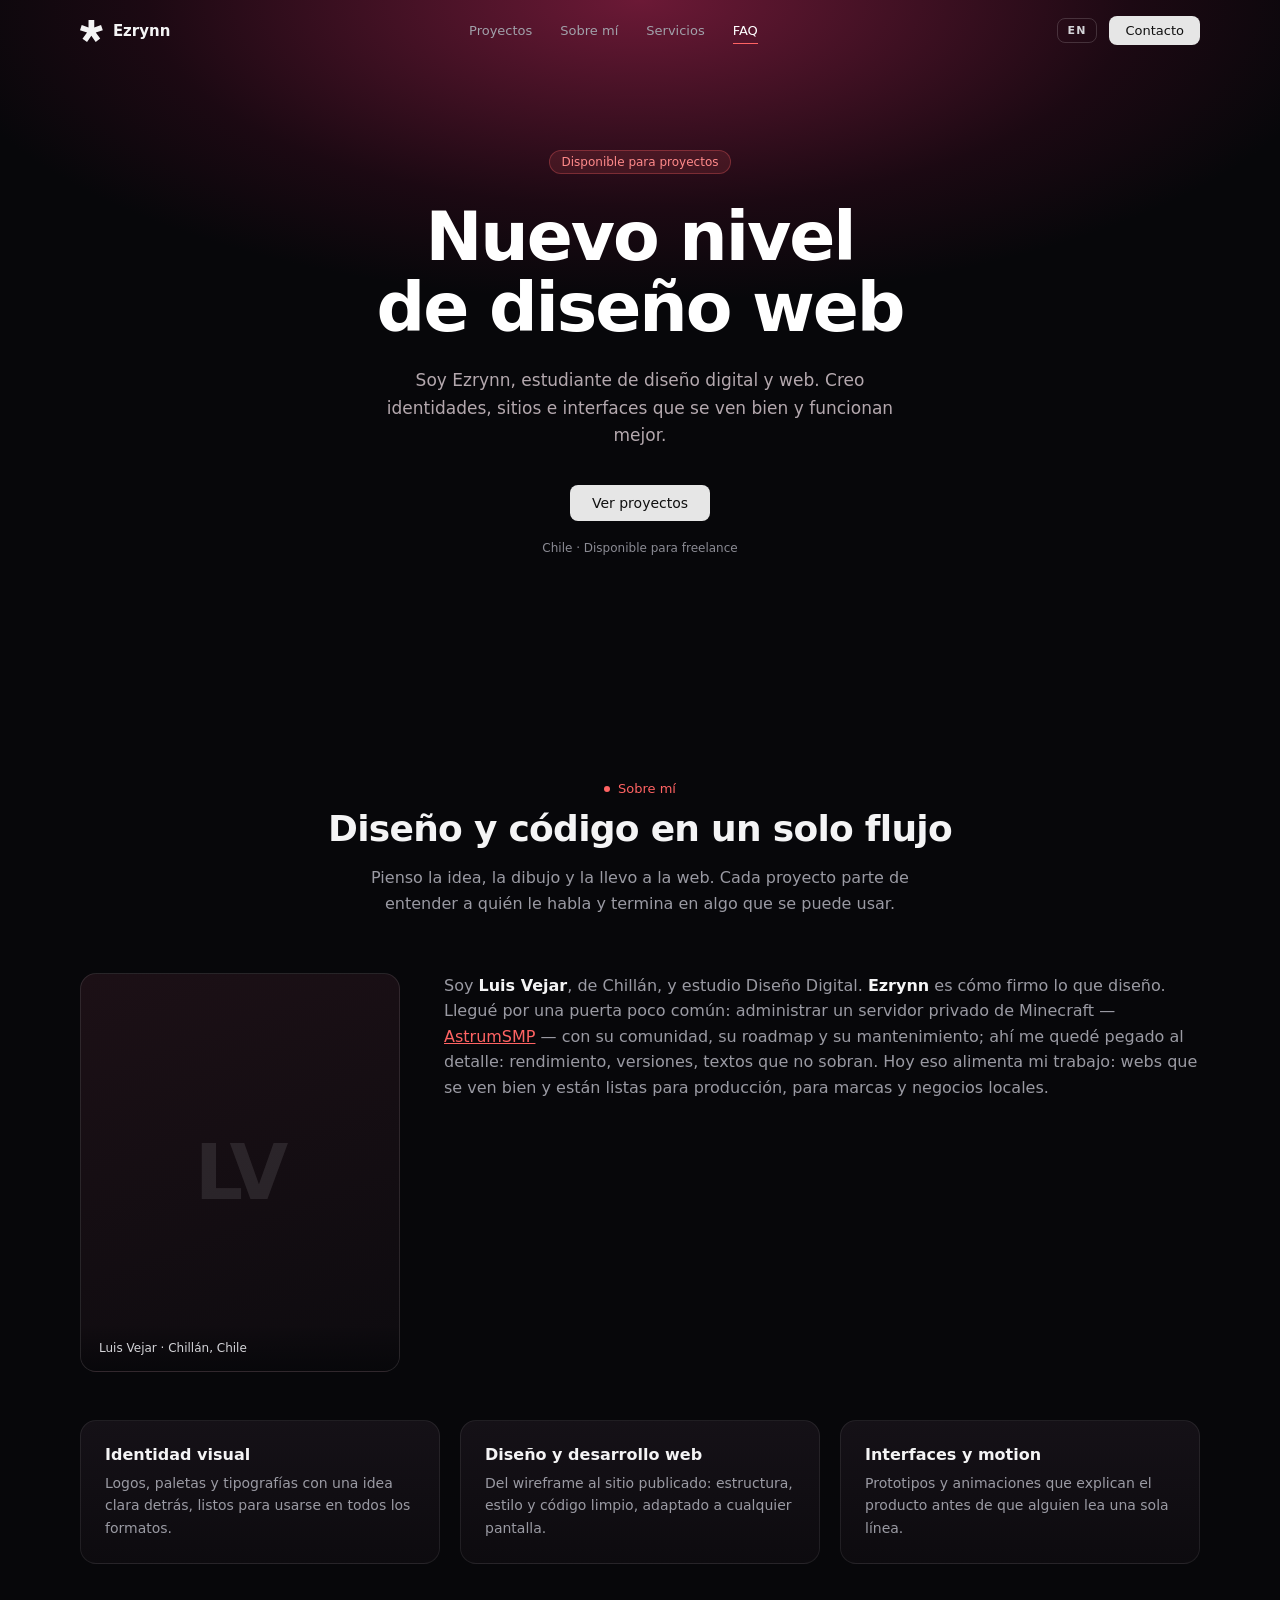
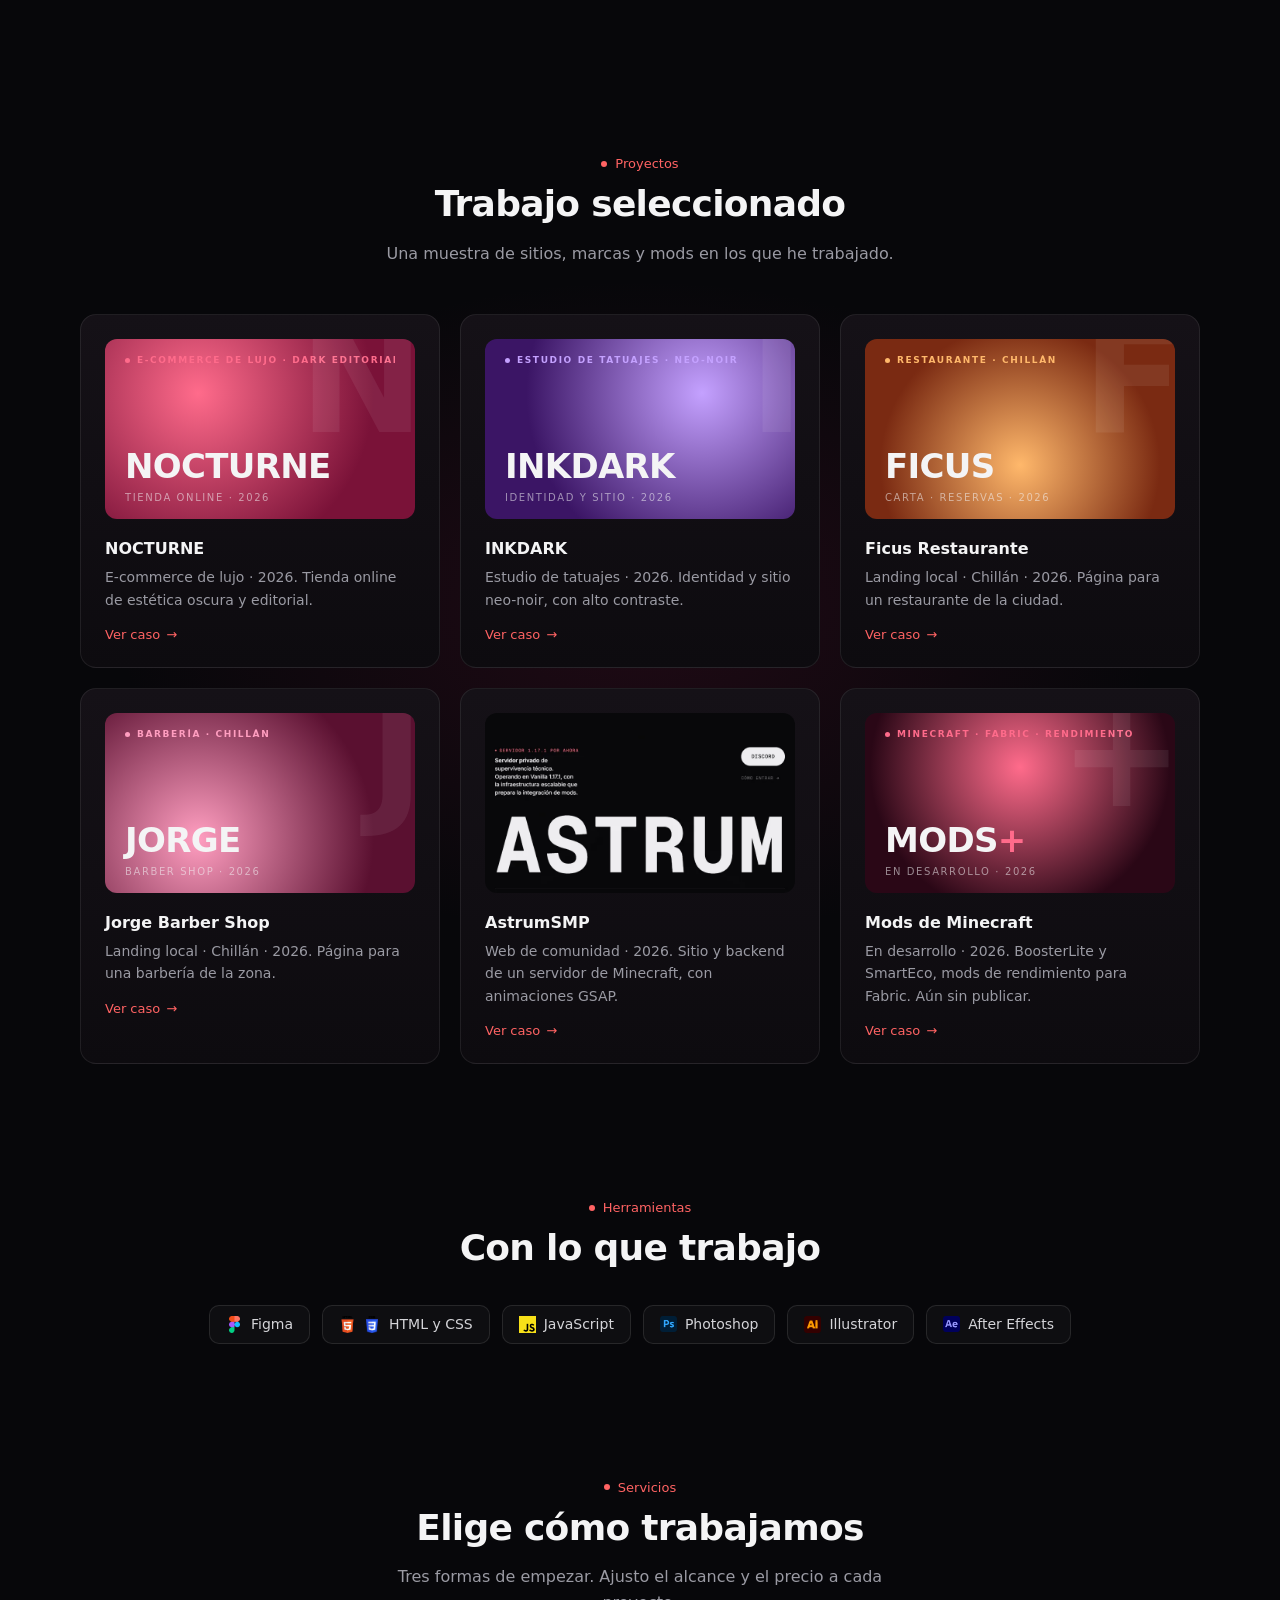
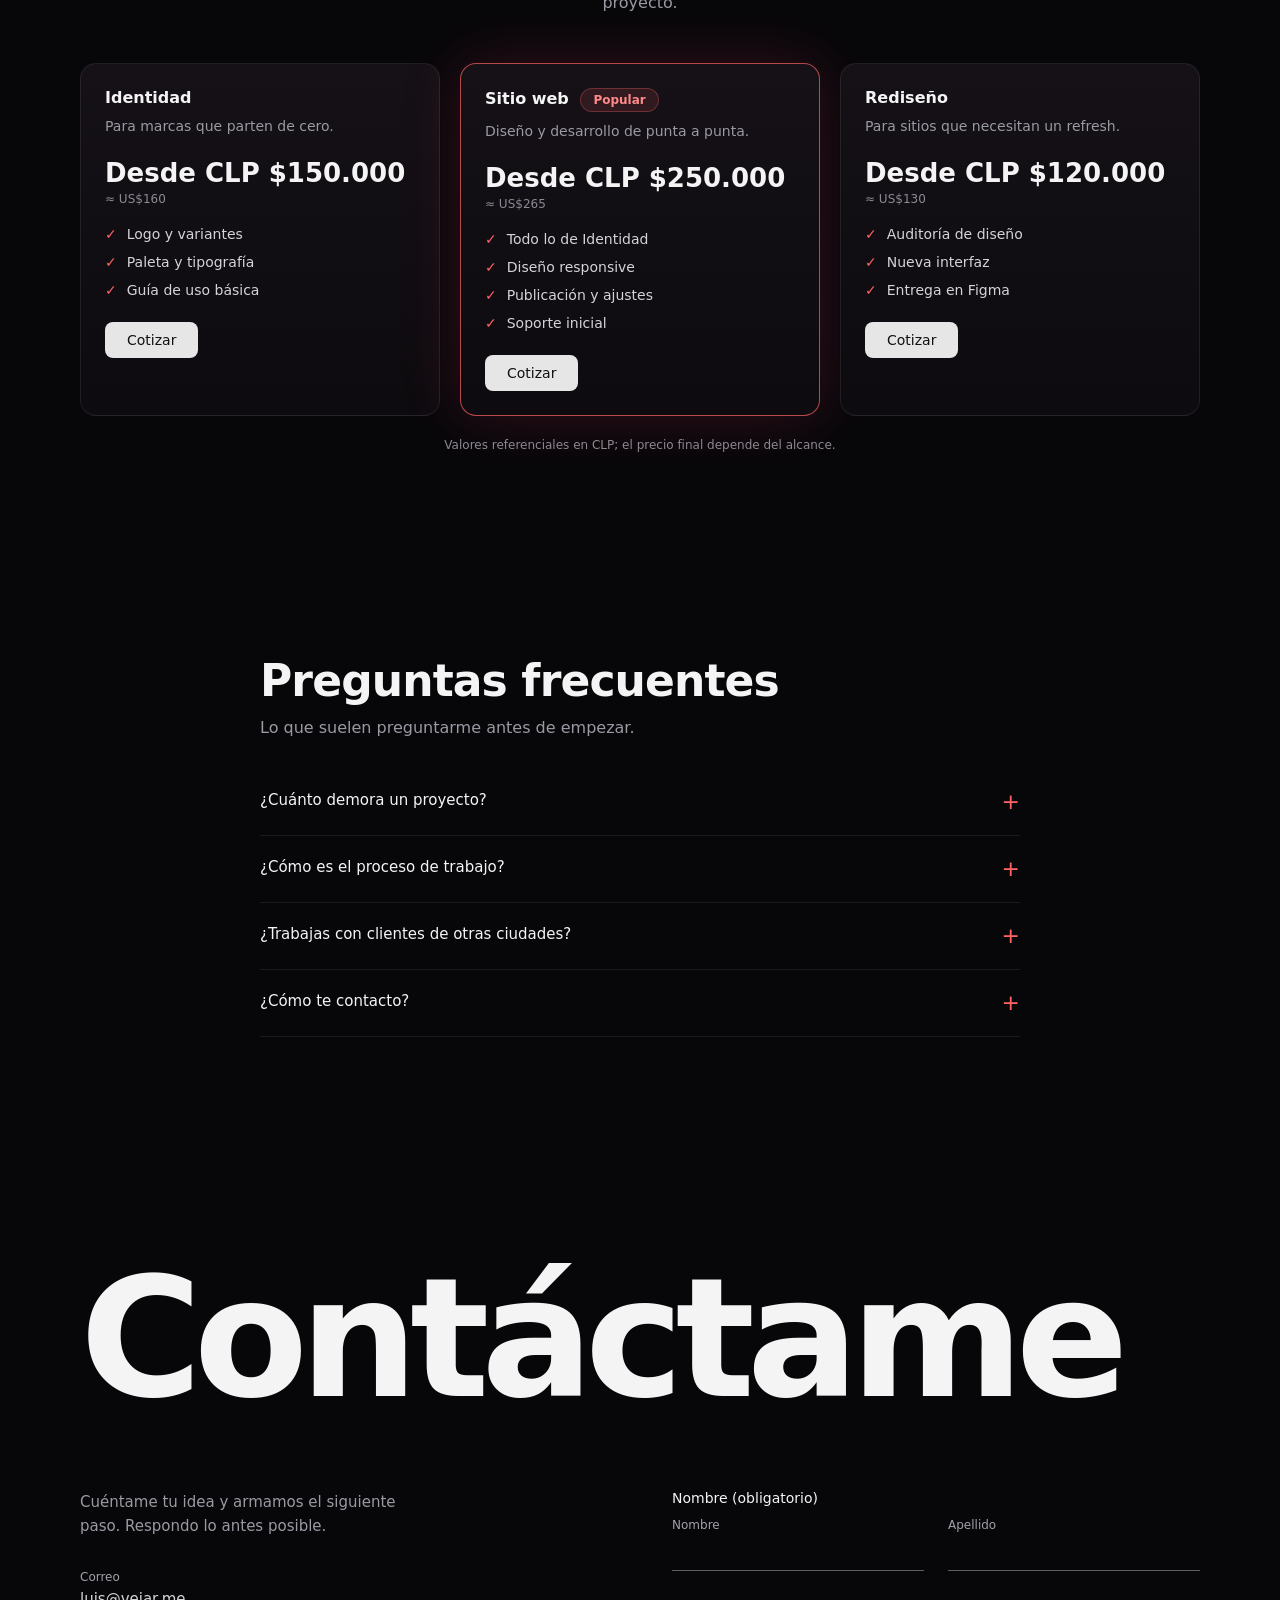
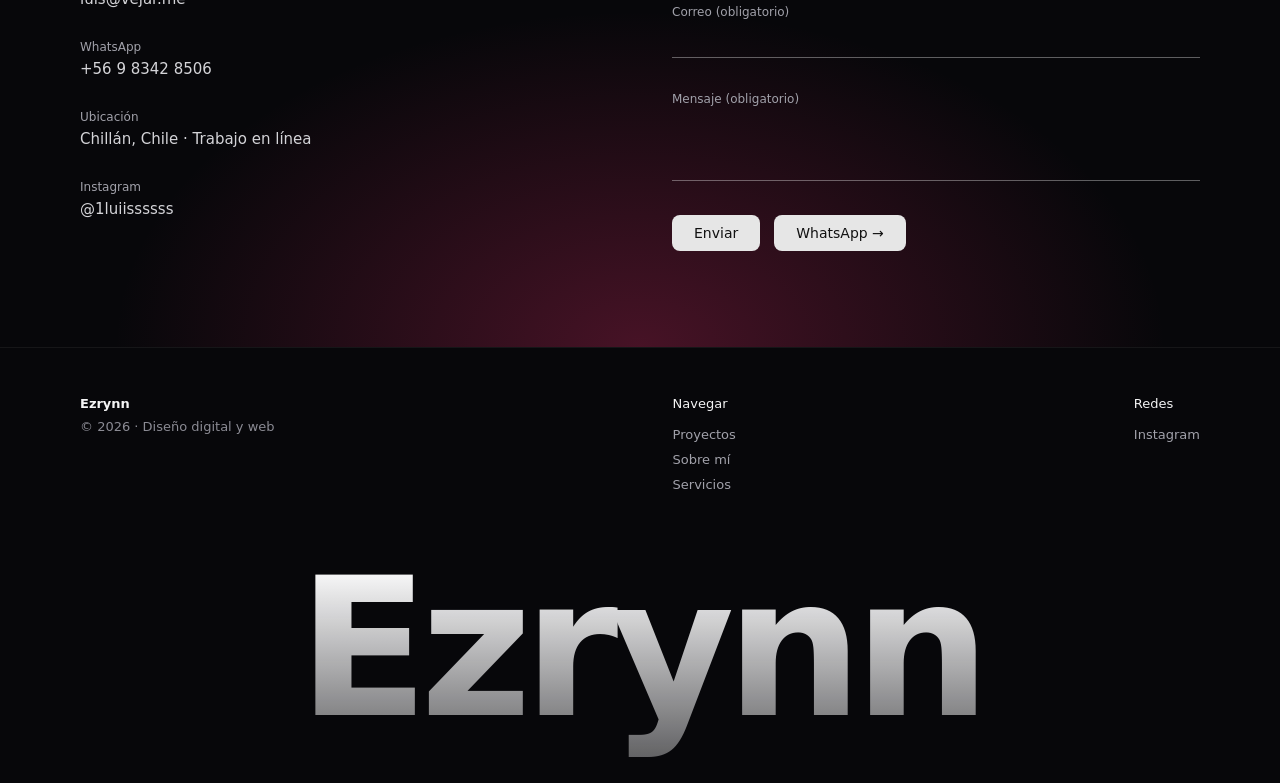
==== commit 777ef9c6: "A11y: etiquetas bilingues del selector de idioma y del logo" ====
--- a/index.html
+++ b/index.html
@@ -164,9 +164,9 @@
 <div style="background:#07070a;color:#f4f4f5;font-family:Inter,system-ui,sans-serif;overflow:hidden">
 
 <header class="nav"><div class="navin">
-<a class="logo" href="#top" aria-label="Ezrynn, inicio"><svg class="mark" viewBox="0 0 361 347" aria-hidden="true"><polygon fill="currentColor" points="135,0 134,117 27,78 0,163 111,198 39,294 111,346 179,249 248,346 319,293 249,198 360,161 332,78 225,117 225,0"/></svg><span>Ezrynn</span></a>
+<a class="logo" href="#top" aria-label="Ezrynn, inicio" data-en-aria="Ezrynn, home"><svg class="mark" viewBox="0 0 361 347" aria-hidden="true"><polygon fill="currentColor" points="135,0 134,117 27,78 0,163 111,198 39,294 111,346 179,249 248,346 319,293 249,198 360,161 332,78 225,117 225,0"/></svg><span>Ezrynn</span></a>
 <div class="links"><a href="#proyectos" data-en="Projects">Proyectos</a><a href="#sobre-mi" data-en="About">Sobre mí</a><a href="#servicios" data-en="Services">Servicios</a><a href="#faq">FAQ</a></div>
-<div style="display:flex;align-items:center;gap:12px"><button class="lang" id="lang" type="button" aria-label="Switch to English">EN</button>
+<div style="display:flex;align-items:center;gap:12px"><button class="lang" id="lang" type="button" aria-label="Cambiar a inglés">EN</button>
 <a href="#contacto" class="btn" style="padding:7px 16px;font-size:13px" data-en="Contact">Contacto</a></div>
 </div></header>
 <main>
@@ -326,7 +326,7 @@
   d.title=L.title;
   var md=d.querySelector('meta[name="description"]');if(md)md.setAttribute('content',L.desc);
   var lb=d.getElementById('lang');
-  if(lb){lb.textContent=l==='es'?'EN':'ES';lb.setAttribute('aria-label',l==='es'?'Switch to English':'Cambiar a español')}
+  if(lb){lb.textContent=l==='es'?'EN':'ES';lb.setAttribute('aria-label',l==='es'?'Cambiar a inglés':'Switch to Spanish')}
   var hh=d.getElementById('hero');
   if(hh){var ht=hh.querySelector('h1');if(ht)ht.setAttribute('aria-label',(ht.innerText||ht.textContent).replace(/\s+/g,' ').trim())}
 }
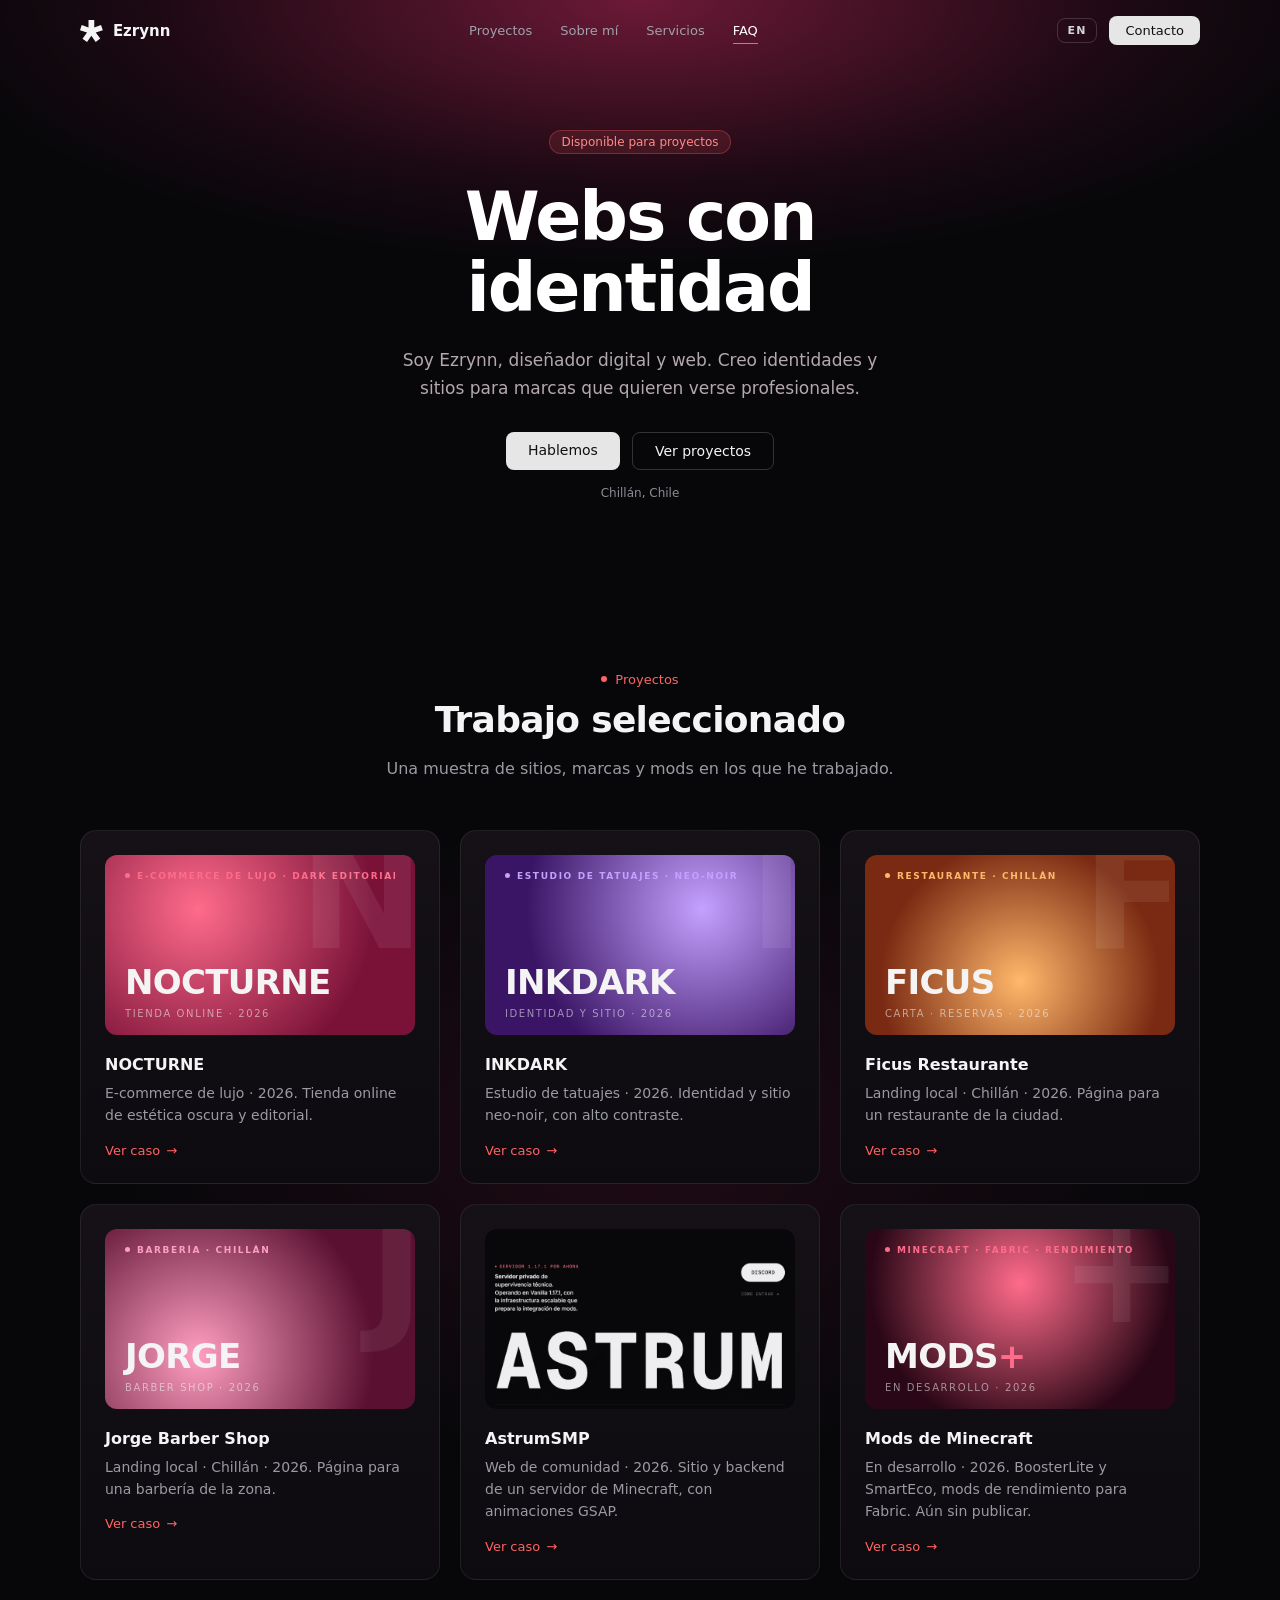
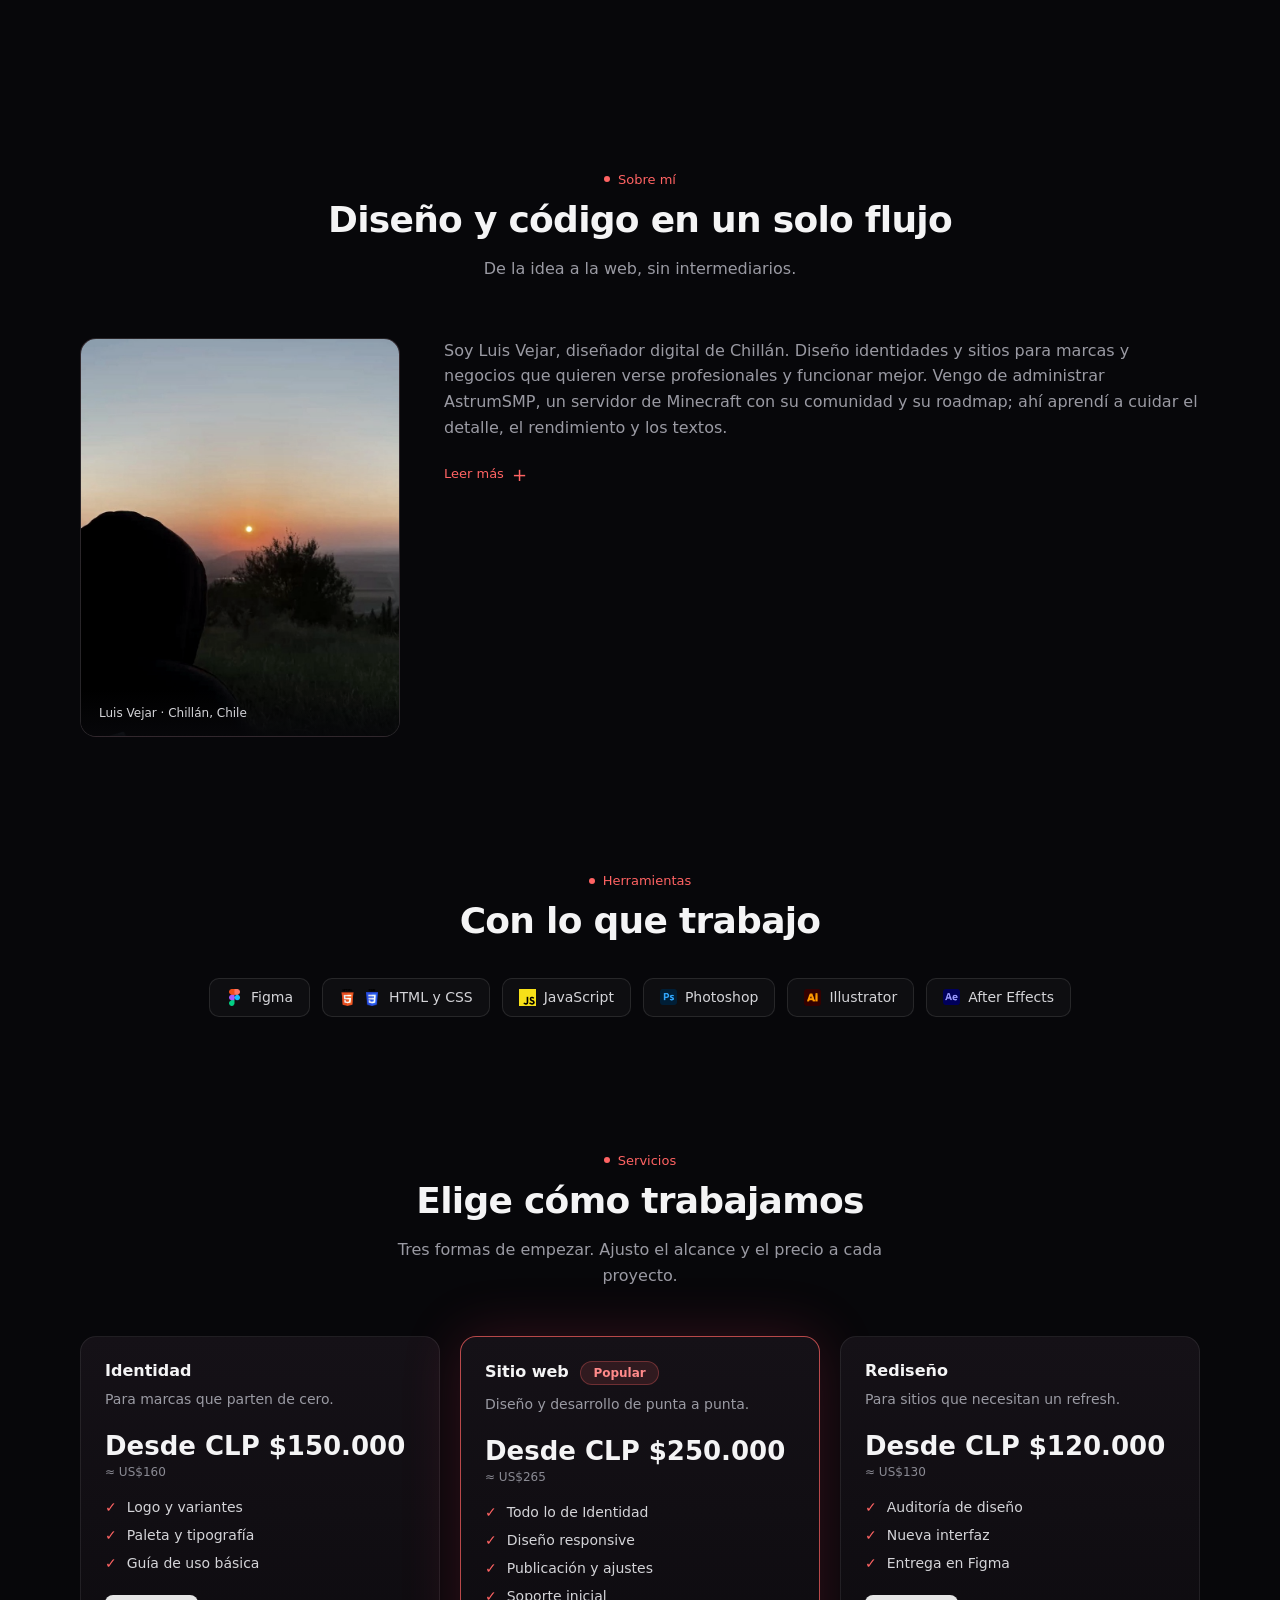
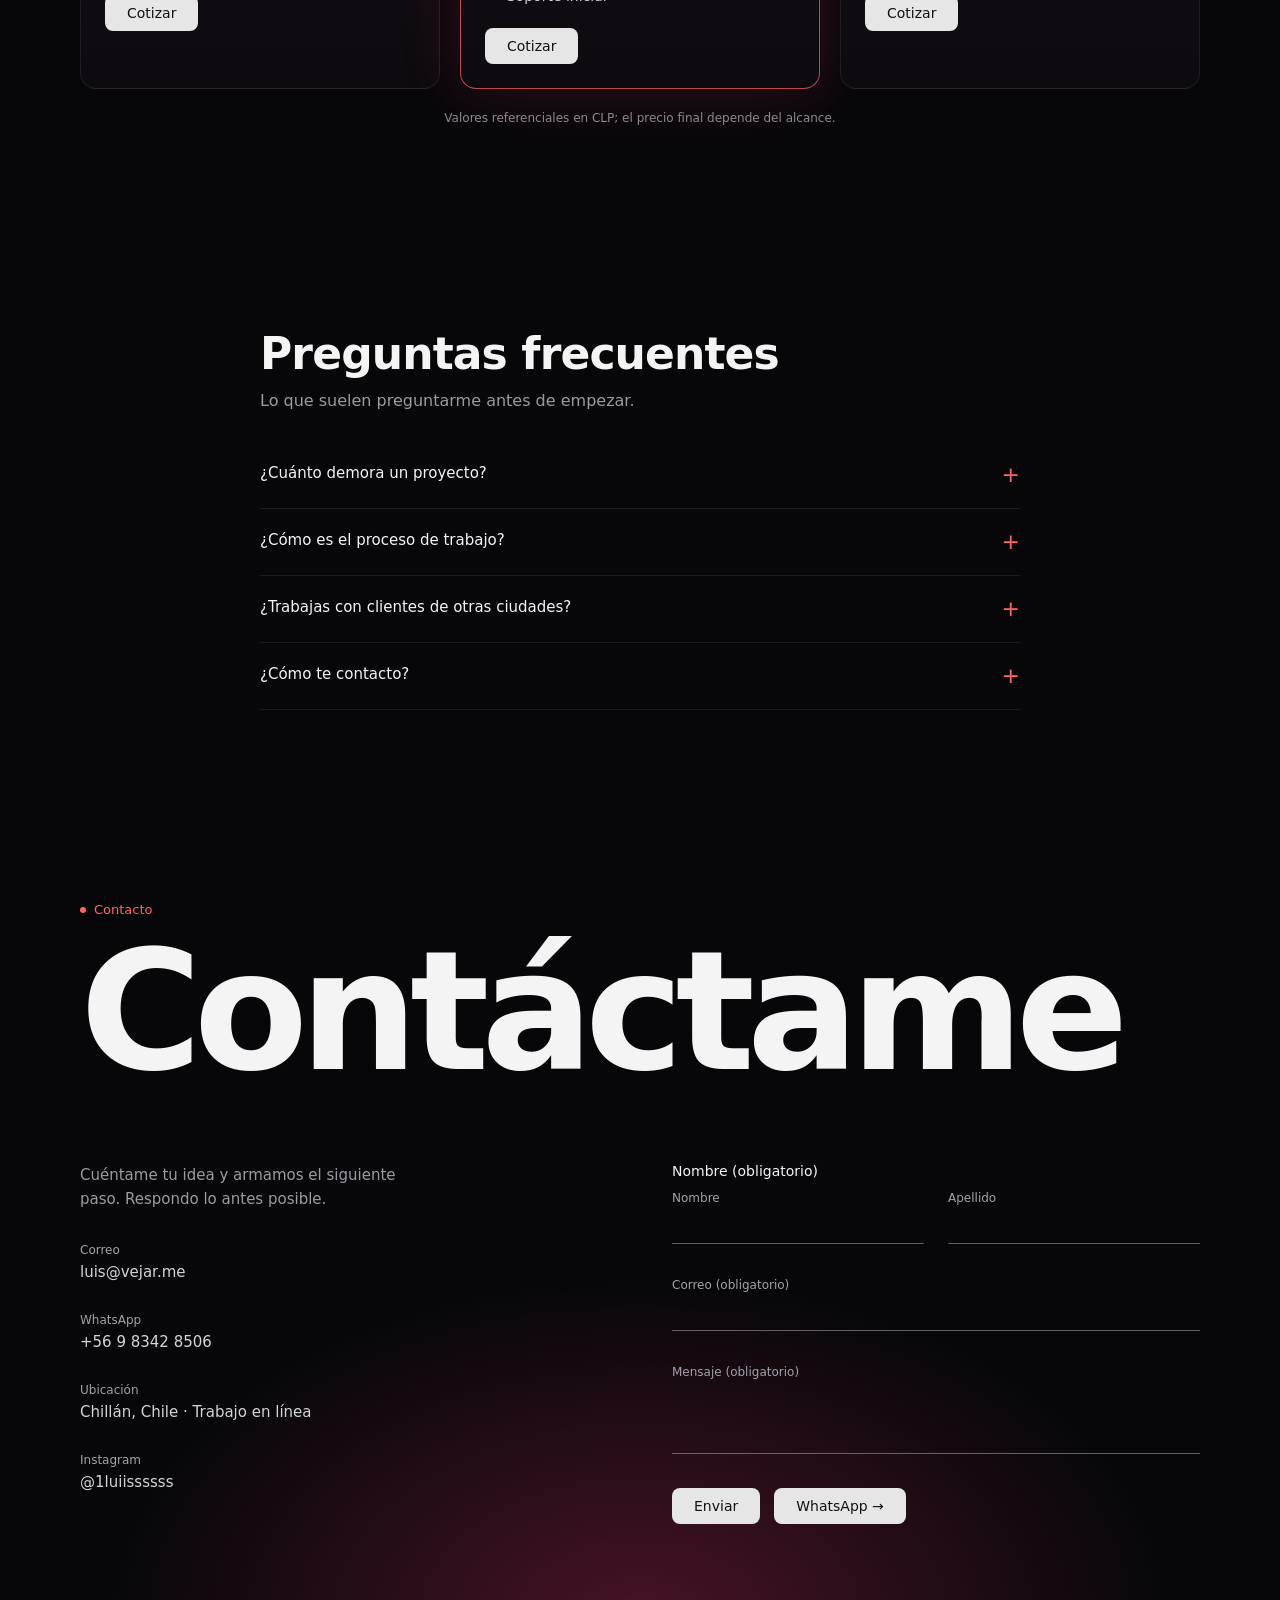
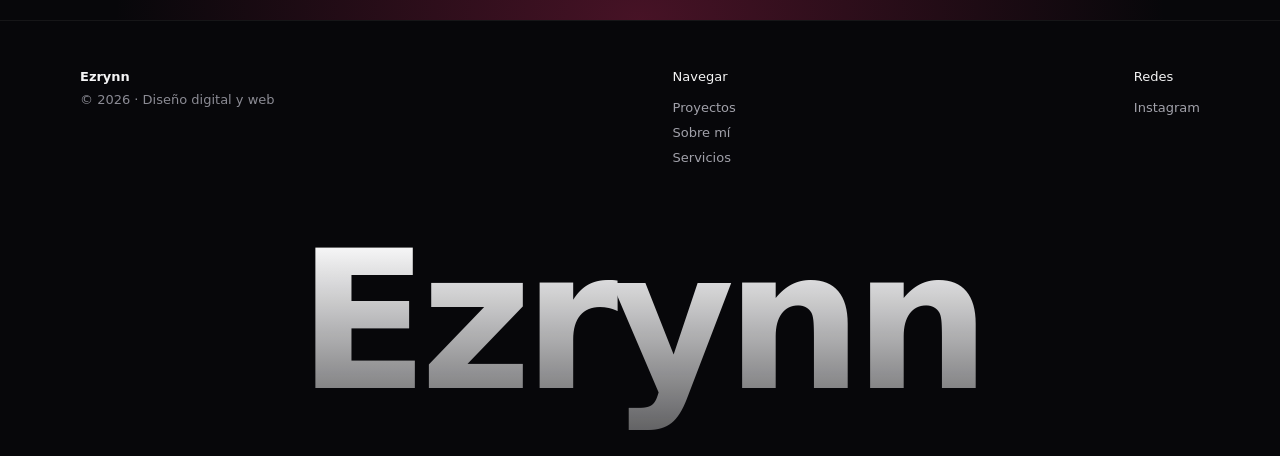
==== commit 3be20add: "Mejora retención: proyectos primero, hero claro y Sobre mí breve" ====
--- a/index.html
+++ b/index.html
@@ -111,6 +111,8 @@
 .card:hover .thumb{transform:scale(1.03)}
 .btn{transition:transform .25s,background .25s,box-shadow .25s}
 .btn:hover{transform:translateY(-2px);box-shadow:0 10px 30px -12px rgba(255,255,255,.4)}
+.btn.btn-ghost{background:transparent;border:1px solid rgba(255,255,255,.18);color:#f4f4f5}
+.btn.btn-ghost:hover{background:rgba(255,255,255,.06);border-color:rgba(255,99,99,.55);color:#fff;box-shadow:none}
 .chip{transition:border-color .25s,background .25s}
 .chip:hover{border-color:rgba(255,99,99,.5);background:rgba(255,99,99,.08)}
 /* FAQ */
@@ -118,6 +120,18 @@
 summary .plus{font-size:22px;line-height:1;color:#ff6363;transition:transform .3s}
 details[open] summary .plus{transform:rotate(45deg)}
 details[open] p{animation:fd .4s ease}
+/* Sobre mí: leer más */
+.about-more{border-bottom:0;padding:0;margin-top:24px;font-weight:400}
+.about-more summary{display:inline-flex;justify-content:flex-start;gap:8px;color:#ff6363;font-size:13px;font-weight:500;line-height:1.2}
+.about-more summary:hover{color:#fff}
+.about-more summary .plus{font-size:18px}
+.about-more p,.about-more .lead{text-align:left;margin:14px 0 0;max-width:none;font-size:15px;line-height:1.65;color:#9a9aa3;font-weight:400}
+/* WhatsApp flotante (móvil) */
+.wa-float{position:fixed;right:18px;bottom:18px;z-index:75;width:50px;height:50px;border-radius:50%;display:none;place-items:center;background:rgba(13,11,15,.92);border:1px solid rgba(255,99,99,.6);color:#ff6363;box-shadow:0 12px 30px -12px rgba(0,0,0,.9);-webkit-backdrop-filter:blur(10px);backdrop-filter:blur(10px);transition:transform .2s,border-color .2s,background .2s}
+.wa-float:hover{transform:translateY(-2px);border-color:#ff6363;background:#151117;color:#fff}
+.wa-float svg{width:22px;height:22px;fill:currentColor;display:block}
+@media(max-width:760px){.wa-float{display:grid}}
+@media(max-width:760px){#hero{padding-top:105px!important;padding-bottom:65px!important}#proyectos{padding-top:64px!important}#proyectos .grid{margin-top:32px}}
 @keyframes fd{from{opacity:0;transform:translateY(-6px)}}
 .ci.bad{border-bottom-color:#ff6363}
 @media(prefers-reduced-motion:reduce){
@@ -166,40 +180,24 @@
 <header class="nav"><div class="navin">
 <a class="logo" href="#top" aria-label="Ezrynn, inicio" data-en-aria="Ezrynn, home"><svg class="mark" viewBox="0 0 361 347" aria-hidden="true"><polygon fill="currentColor" points="135,0 134,117 27,78 0,163 111,198 39,294 111,346 179,249 248,346 319,293 249,198 360,161 332,78 225,117 225,0"/></svg><span>Ezrynn</span></a>
 <div class="links"><a href="#proyectos" data-en="Projects">Proyectos</a><a href="#sobre-mi" data-en="About">Sobre mí</a><a href="#servicios" data-en="Services">Servicios</a><a href="#faq">FAQ</a></div>
-<div style="display:flex;align-items:center;gap:12px"><button class="lang" id="lang" type="button" aria-label="Cambiar a inglés">EN</button>
+<div style="display:flex;align-items:center;gap:12px"><button class="lang" id="lang" type="button" aria-label="EN · Cambiar a inglés">EN</button>
 <a href="#contacto" class="btn" style="padding:7px 16px;font-size:13px" data-en="Contact">Contacto</a></div>
 </div></header>
 <main>
 <div id="top" style="position:relative;background:radial-gradient(ellipse 70% 55% at 50% 0%,rgba(190,40,90,.55),rgba(90,15,45,.25) 55%,transparent 80%)">
-<div id="hero" style="max-width:760px;margin:0 auto;padding:150px 24px 130px;text-align:center">
+<div id="hero" style="max-width:760px;margin:0 auto;padding:130px 24px 100px;text-align:center">
 <span class="pill" data-en="Available for projects">Disponible para proyectos</span>
-<h1 style="font-size:clamp(44px,11vw,68px);line-height:1.04;font-weight:700;letter-spacing:-.03em;margin:28px 0 0;color:#fff" data-en-html="A new level<br>of web design">Nuevo nivel<br>de diseño web</h1>
-<p style="color:#b4a8ae;font-size:17px;line-height:1.6;margin:24px auto 0;max-width:520px" data-en="I'm Ezrynn, a digital and web design student. I create identities, websites and interfaces that look good and work better.">Soy Ezrynn, estudiante de diseño digital y web. Creo identidades, sitios e interfaces que se ven bien y funcionan mejor.</p>
-<div style="margin-top:36px"><a href="#proyectos" class="btn" data-en="View projects">Ver proyectos</a></div>
-<div style="margin-top:20px;font-size:12px;color:#8b8b94" data-en="Chile · Available for freelance work">Chile · Disponible para freelance</div>
-</div>
-</div>
-
-<section class="sec" id="sobre-mi">
-<div class="eb"><i></i><span data-en="About me">Sobre mí</span></div>
-<h2 class="h2" data-en="Design and code in one flow">Diseño y código en un solo flujo</h2>
-<p class="lead" data-en="I think the idea, sketch it and take it to the web. Every project starts by understanding who it's speaking to and ends in something people can use.">Pienso la idea, la dibujo y la llevo a la web. Cada proyecto parte de entender a quién le habla y termina en algo que se puede usar.</p>
-<div class="about-grid">
-<figure class="portrait">
-<div class="p-fallback" aria-hidden="true">LV</div>
-<img src="img/luis.jpg" alt="Luis Vejar, diseñador web" data-en-alt="Luis Vejar, web designer" width="800" height="1000" loading="lazy" onload="this.parentNode.classList.add('has-photo')" onerror="this.remove()">
-<figcaption>Luis Vejar · Chillán, Chile</figcaption>
-</figure>
-<p class="lead" style="text-align:left;margin:0;max-width:none" data-en-html="I'm <b style='color:#f4f4f5'>Luis Vejar</b>, from Chillán, and I study Digital Design. <b style='color:#f4f4f5'>Ezrynn</b> is how I sign what I design. I got here through an unusual door: running a private Minecraft server — <a href='https://zenithstudio.qzz.io' target='_blank' rel='noopener' style='color:#ff6363;text-decoration:underline'>AstrumSMP</a> — with its community, roadmap and maintenance; that's where I got hooked on detail: performance, versions, copy that says exactly what it needs to. Today that feeds my work: websites that look good and are ready for production, for local brands and businesses.">Soy <b style="color:#f4f4f5">Luis Vejar</b>, de Chillán, y estudio Diseño Digital. <b style="color:#f4f4f5">Ezrynn</b> es cómo firmo lo que diseño. Llegué por una puerta poco común: administrar un servidor privado de Minecraft — <a href="https://zenithstudio.qzz.io" target="_blank" rel="noopener" style="color:#ff6363;text-decoration:underline">AstrumSMP</a> — con su comunidad, su roadmap y su mantenimiento; ahí me quedé pegado al detalle: rendimiento, versiones, textos que no sobran. Hoy eso alimenta mi trabajo: webs que se ven bien y están listas para producción, para marcas y negocios locales.</p>
-</div>
-<div class="grid">
-<div class="card"><h3 data-en="Visual identity">Identidad visual</h3><p data-en="Logos, palettes and typefaces with a clear idea behind them, ready to be used in every format.">Logos, paletas y tipografías con una idea clara detrás, listos para usarse en todos los formatos.</p></div>
-<div class="card"><h3 data-en="Web design &amp; development">Diseño y desarrollo web</h3><p data-en="From wireframe to published site: structure, style and clean code, ready for any screen.">Del wireframe al sitio publicado: estructura, estilo y código limpio, adaptado a cualquier pantalla.</p></div>
-<div class="card"><h3 data-en="Interfaces &amp; motion">Interfaces y motion</h3><p data-en="Prototypes and animations that explain the product before anyone reads a single line.">Prototipos y animaciones que explican el producto antes de que alguien lea una sola línea.</p></div>
-</div>
-</section>
-
-<section class="sec" id="proyectos" style="background:radial-gradient(ellipse 60% 40% at 50% 50%,rgba(120,20,60,.22),transparent 75%)">
+<h1 style="font-size:clamp(44px,11vw,68px);line-height:1.04;font-weight:700;letter-spacing:-.03em;margin:28px 0 0;color:#fff" data-en-html="Websites<br>with identity">Webs con<br>identidad</h1>
+<p style="color:#b4a8ae;font-size:17px;line-height:1.6;margin:24px auto 0;max-width:520px" data-en="I'm Ezrynn, a digital and web designer. I create identities and websites for brands that want to look professional.">Soy Ezrynn, diseñador digital y web. Creo identidades y sitios para marcas que quieren verse profesionales.</p>
+<div style="margin-top:30px;display:flex;flex-wrap:wrap;gap:12px;justify-content:center">
+<a href="https://wa.me/56983428506?text=Hola%20Luis%2C%20vi%20tu%20portafolio%20y%20quiero%20consultar%20por%20un%20proyecto" target="_blank" rel="noopener" class="btn" data-en="Let's talk">Hablemos</a>
+<a href="#proyectos" class="btn btn-ghost" data-en="View projects">Ver proyectos</a>
+</div>
+<div style="margin-top:16px;font-size:12px;color:#8b8b94" data-en="Chillán, Chile">Chillán, Chile</div>
+</div>
+</div>
+
+<section class="sec" id="proyectos" style="padding-top:72px;background:radial-gradient(ellipse 60% 40% at 50% 50%,rgba(120,20,60,.22),transparent 75%)">
 <div class="eb"><i></i><span data-en="Projects">Proyectos</span></div>
 <h2 class="h2" data-en="Selected work">Trabajo seleccionado</h2>
 <p class="lead" data-en="A selection of websites, brands and mods I've worked on.">Una muestra de sitios, marcas y mods en los que he trabajado.</p>
@@ -213,6 +211,25 @@
 </div>
 </section>
 
+<section class="sec" id="sobre-mi">
+<div class="eb"><i></i><span data-en="About me">Sobre mí</span></div>
+<h2 class="h2" data-en="Design and code in one flow">Diseño y código en un solo flujo</h2>
+<p class="lead" data-en="From idea to web, no middlemen.">De la idea a la web, sin intermediarios.</p>
+<div class="about-grid">
+<figure class="portrait">
+<div class="p-fallback" aria-hidden="true">LV</div>
+<img src="img/luis.jpg" alt="Luis Vejar, diseñador web" data-en-alt="Luis Vejar, web designer" width="800" height="1000" onload="this.parentNode.classList.add('has-photo')" onerror="this.remove()">
+<figcaption>Luis Vejar · Chillán, Chile</figcaption>
+</figure>
+<div>
+<p class="lead" style="text-align:left;margin:0;max-width:none" data-en="I'm Luis Vejar, a digital designer from Chillán. I design identities and websites for brands and businesses that want to look professional and work better. I come from running AstrumSMP, a Minecraft server with its community and roadmap; that's where I learned to care about detail, performance and copy.">Soy Luis Vejar, diseñador digital de Chillán. Diseño identidades y sitios para marcas y negocios que quieren verse profesionales y funcionar mejor. Vengo de administrar AstrumSMP, un servidor de Minecraft con su comunidad y su roadmap; ahí aprendí a cuidar el detalle, el rendimiento y los textos.</p>
+<details class="about-more">
+<summary><span data-en="Read more">Leer más</span><span class="plus" aria-hidden="true">+</span></summary>
+<p class="lead" data-en-html="I'm <b style='color:#f4f4f5'>Luis Vejar</b>, from Chillán, and I study Digital Design. <b style='color:#f4f4f5'>Ezrynn</b> is how I sign what I design. I got here through an unusual door: running a private Minecraft server — <a href='https://zenithstudio.qzz.io' target='_blank' rel='noopener' style='color:#ff6363;text-decoration:underline'>AstrumSMP</a> — with its community, roadmap and maintenance; that's where I got hooked on detail: performance, versions, copy that says exactly what it needs to. Today that feeds my work: websites that look good and are ready for production, for local brands and businesses.">Soy <b style="color:#f4f4f5">Luis Vejar</b>, de Chillán, y estudio Diseño Digital. <b style="color:#f4f4f5">Ezrynn</b> es cómo firmo lo que diseño. Llegué por una puerta poco común: administrar un servidor privado de Minecraft — <a href="https://zenithstudio.qzz.io" target="_blank" rel="noopener" style="color:#ff6363;text-decoration:underline">AstrumSMP</a> — con su comunidad, su roadmap y su mantenimiento; ahí me quedé pegado al detalle: rendimiento, versiones, textos que no sobran. Hoy eso alimenta mi trabajo: webs que se ven bien y están listas para producción, para marcas y negocios locales.</p>
+</details>
+</div>
+</section>
+
 <section class="sec" style="padding-top:40px;padding-bottom:40px">
 <div class="eb"><i></i><span data-en="Tools">Herramientas</span></div>
 <h2 class="h2" data-en="What I work with">Con lo que trabajo</h2>
@@ -264,6 +281,8 @@
 </div>
 </section>
 </main>
+
+<a class="wa-float" href="https://wa.me/56983428506?text=Hola%20Luis%2C%20vi%20tu%20portafolio%20y%20quiero%20consultar%20por%20un%20proyecto" target="_blank" rel="noopener" aria-label="Escribir por WhatsApp" data-en-aria="Message on WhatsApp"><svg viewBox="0 0 24 24" aria-hidden="true"><path d="M17.472 14.382c-.297-.149-1.758-.867-2.03-.967-.273-.099-.471-.148-.67.15-.197.297-.767.966-.94 1.164-.173.199-.347.223-.644.075-.297-.15-1.255-.463-2.39-1.475-.883-.788-1.48-1.761-1.653-2.059-.173-.297-.018-.458.13-.606.134-.133.298-.347.446-.52.149-.174.198-.298.298-.497.099-.198.05-.371-.025-.52-.075-.149-.669-1.612-.916-2.207-.242-.579-.487-.5-.669-.51-.173-.008-.371-.01-.57-.01-.198 0-.52.074-.792.372-.272.297-1.04 1.016-1.04 2.479 0 1.462 1.065 2.875 1.213 3.074.149.198 2.096 3.2 5.077 4.487.709.306 1.262.489 1.694.625.712.227 1.36.195 1.871.118.571-.085 1.758-.719 2.006-1.413.248-.694.248-1.289.173-1.413-.074-.124-.272-.198-.57-.347m-5.421 7.403h-.004a9.87 9.87 0 01-5.031-1.378l-.361-.214-3.741.982.998-3.648-.235-.374a9.86 9.86 0 01-1.51-5.26c.001-5.45 4.436-9.884 9.888-9.884 2.64 0 5.122 1.03 6.988 2.898a9.825 9.825 0 012.893 6.994c-.003 5.45-4.437 9.884-9.885 9.884m8.413-18.297A11.815 11.815 0 0012.05 0C5.495 0 .16 5.335.157 11.892c0 2.096.547 4.142 1.588 5.945L.057 24l6.305-1.654a11.882 11.882 0 005.683 1.448h.005c6.554 0 11.89-5.335 11.893-11.893a11.821 11.821 0 00-3.48-8.413z"/></svg></a>
 
 <footer style="border-top:1px solid rgba(255,255,255,.06)"><div style="max-width:1120px;margin:0 auto;padding:48px 24px;display:flex;flex-wrap:wrap;gap:40px;justify-content:space-between;color:#8b8b94;font-size:13px">
 <div style="font-weight:600;color:#f4f4f5">Ezrynn<div style="font-weight:400;color:#8b8b94;margin-top:8px" data-en="© 2026 · Digital &amp; web design">© 2026 · Diseño digital y web</div></div>
@@ -326,7 +345,7 @@
   d.title=L.title;
   var md=d.querySelector('meta[name="description"]');if(md)md.setAttribute('content',L.desc);
   var lb=d.getElementById('lang');
-  if(lb){lb.textContent=l==='es'?'EN':'ES';lb.setAttribute('aria-label',l==='es'?'Cambiar a inglés':'Switch to Spanish')}
+  if(lb){lb.textContent=l==='es'?'EN':'ES';lb.setAttribute('aria-label',l==='es'?'EN · Cambiar a inglés':'ES · Switch to Spanish')}
   var hh=d.getElementById('hero');
   if(hh){var ht=hh.querySelector('h1');if(ht)ht.setAttribute('aria-label',(ht.innerText||ht.textContent).replace(/\s+/g,' ').trim())}
 }
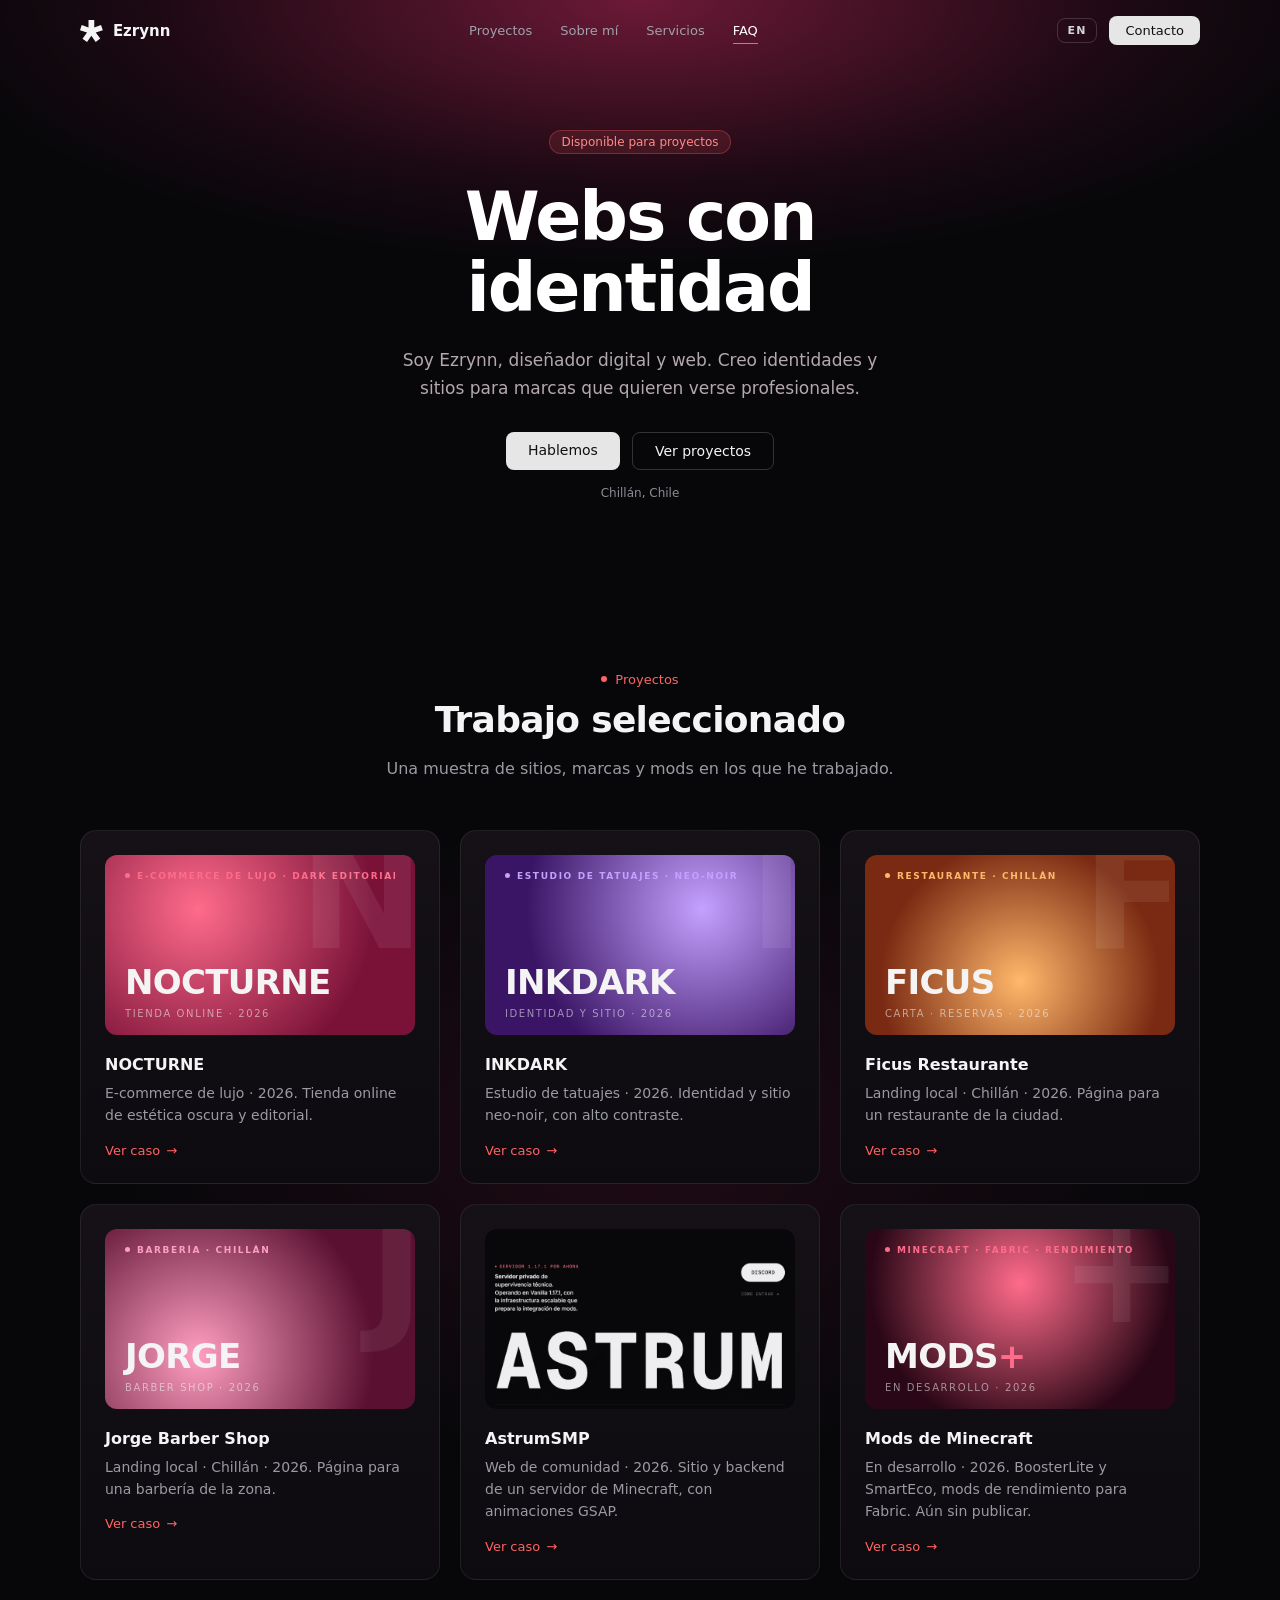
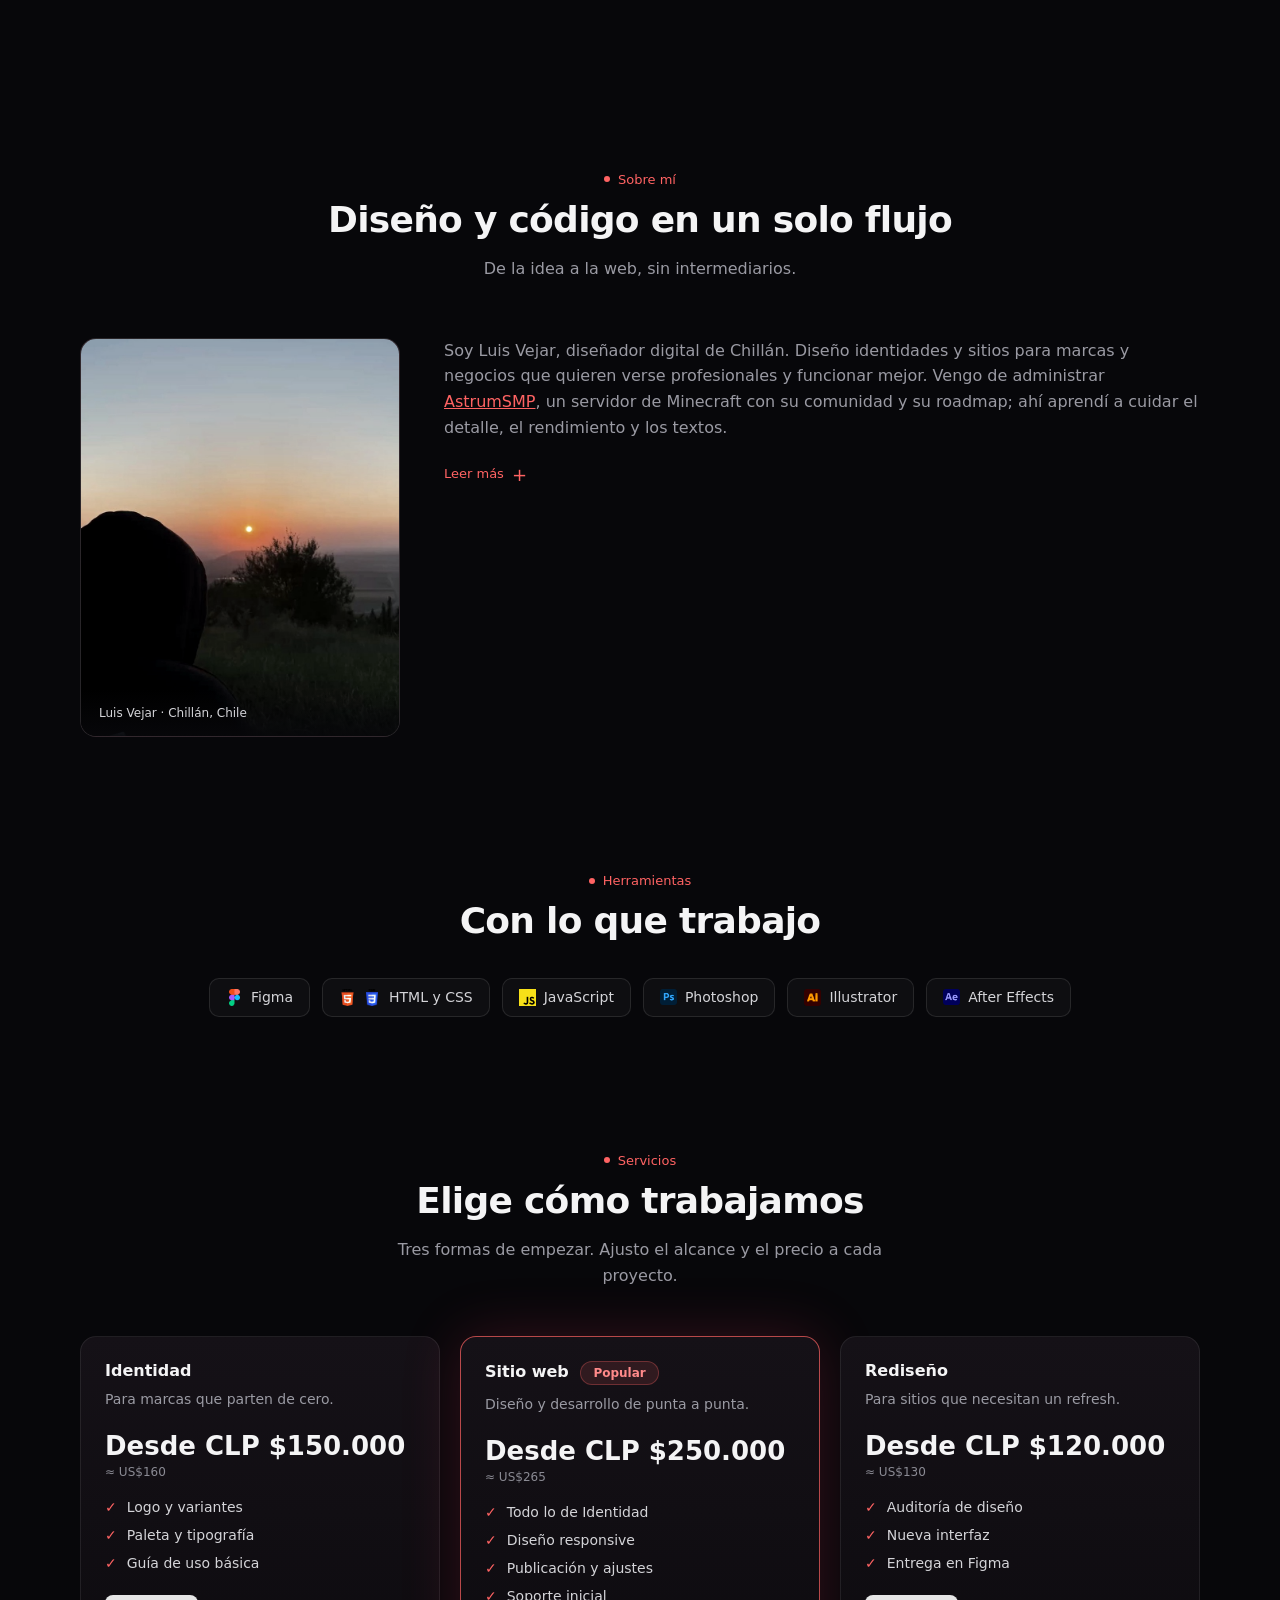
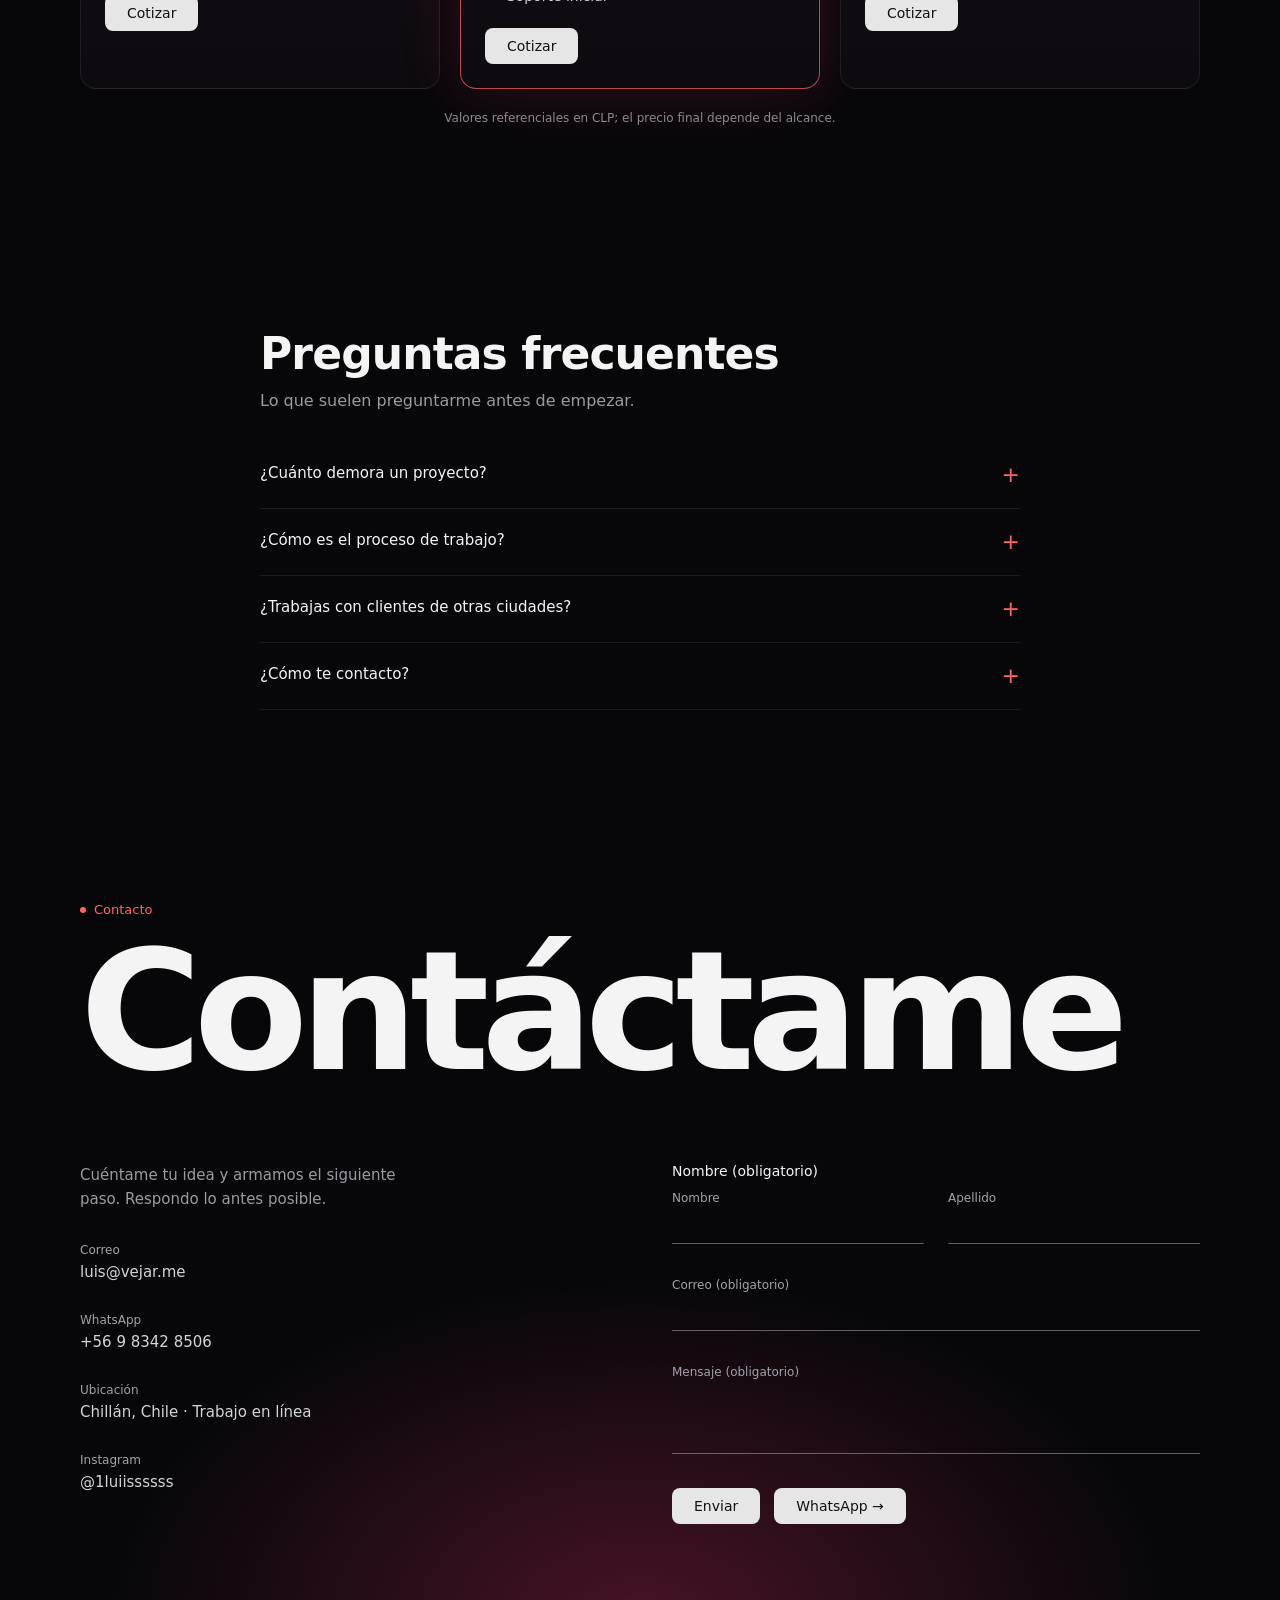
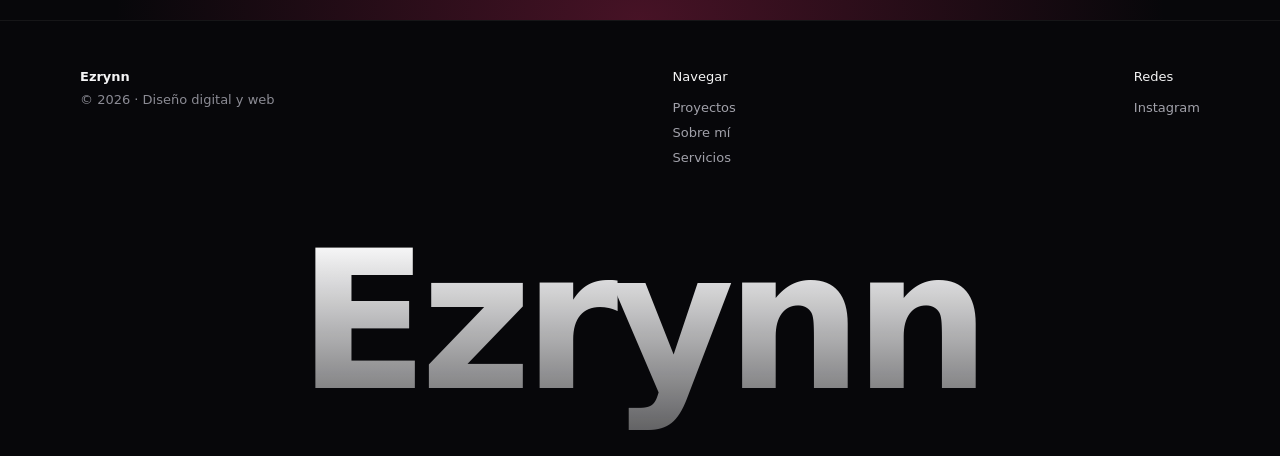
==== commit d30b5532: "Ajusta Leer más/menos y acorta la bio expandida" ====
--- a/index.html
+++ b/index.html
@@ -125,6 +125,9 @@
 .about-more summary{display:inline-flex;justify-content:flex-start;gap:8px;color:#ff6363;font-size:13px;font-weight:500;line-height:1.2}
 .about-more summary:hover{color:#fff}
 .about-more summary .plus{font-size:18px}
+.about-more .less-label{display:none}
+.about-more[open] .more-label{display:none}
+.about-more[open] .less-label{display:inline}
 .about-more p,.about-more .lead{text-align:left;margin:14px 0 0;max-width:none;font-size:15px;line-height:1.65;color:#9a9aa3;font-weight:400}
 /* WhatsApp flotante (móvil) */
 .wa-float{position:fixed;right:18px;bottom:18px;z-index:75;width:50px;height:50px;border-radius:50%;display:none;place-items:center;background:rgba(13,11,15,.92);border:1px solid rgba(255,99,99,.6);color:#ff6363;box-shadow:0 12px 30px -12px rgba(0,0,0,.9);-webkit-backdrop-filter:blur(10px);backdrop-filter:blur(10px);transition:transform .2s,border-color .2s,background .2s}
@@ -222,10 +225,10 @@
 <figcaption>Luis Vejar · Chillán, Chile</figcaption>
 </figure>
 <div>
-<p class="lead" style="text-align:left;margin:0;max-width:none" data-en="I'm Luis Vejar, a digital designer from Chillán. I design identities and websites for brands and businesses that want to look professional and work better. I come from running AstrumSMP, a Minecraft server with its community and roadmap; that's where I learned to care about detail, performance and copy.">Soy Luis Vejar, diseñador digital de Chillán. Diseño identidades y sitios para marcas y negocios que quieren verse profesionales y funcionar mejor. Vengo de administrar AstrumSMP, un servidor de Minecraft con su comunidad y su roadmap; ahí aprendí a cuidar el detalle, el rendimiento y los textos.</p>
+<p class="lead" style="text-align:left;margin:0;max-width:none" data-en-html="I'm Luis Vejar, a digital designer from Chillán. I design identities and websites for brands and businesses that want to look professional and work better. I come from running <a href='https://zenithstudio.qzz.io' target='_blank' rel='noopener' style='color:#ff6363;text-decoration:underline'>AstrumSMP</a>, a Minecraft server with its community and roadmap; that's where I learned to care about detail, performance and copy.">Soy Luis Vejar, diseñador digital de Chillán. Diseño identidades y sitios para marcas y negocios que quieren verse profesionales y funcionar mejor. Vengo de administrar <a href="https://zenithstudio.qzz.io" target="_blank" rel="noopener" style="color:#ff6363;text-decoration:underline">AstrumSMP</a>, un servidor de Minecraft con su comunidad y su roadmap; ahí aprendí a cuidar el detalle, el rendimiento y los textos.</p>
 <details class="about-more">
-<summary><span data-en="Read more">Leer más</span><span class="plus" aria-hidden="true">+</span></summary>
-<p class="lead" data-en-html="I'm <b style='color:#f4f4f5'>Luis Vejar</b>, from Chillán, and I study Digital Design. <b style='color:#f4f4f5'>Ezrynn</b> is how I sign what I design. I got here through an unusual door: running a private Minecraft server — <a href='https://zenithstudio.qzz.io' target='_blank' rel='noopener' style='color:#ff6363;text-decoration:underline'>AstrumSMP</a> — with its community, roadmap and maintenance; that's where I got hooked on detail: performance, versions, copy that says exactly what it needs to. Today that feeds my work: websites that look good and are ready for production, for local brands and businesses.">Soy <b style="color:#f4f4f5">Luis Vejar</b>, de Chillán, y estudio Diseño Digital. <b style="color:#f4f4f5">Ezrynn</b> es cómo firmo lo que diseño. Llegué por una puerta poco común: administrar un servidor privado de Minecraft — <a href="https://zenithstudio.qzz.io" target="_blank" rel="noopener" style="color:#ff6363;text-decoration:underline">AstrumSMP</a> — con su comunidad, su roadmap y su mantenimiento; ahí me quedé pegado al detalle: rendimiento, versiones, textos que no sobran. Hoy eso alimenta mi trabajo: webs que se ven bien y están listas para producción, para marcas y negocios locales.</p>
+<summary><span class="more-label" data-en="Read more">Leer más</span><span class="less-label" data-en="Read less">Leer menos</span><span class="plus" aria-hidden="true">+</span></summary>
+<p class="lead" data-en-html="I study Digital Design and sign my work as Ezrynn. I care about design that reads fast: clear hierarchy, concise copy and a clean implementation. I work with Figma, HTML, CSS and JavaScript; when the project calls for it, I add motion and animation. I also care about the details you barely notice: speed, accessibility and making everything work on any screen.">Estudio Diseño Digital y firmo como Ezrynn. Me interesa el diseño que se entiende rápido: jerarquía clara, texto justo y una implementación limpia. Trabajo con Figma, HTML, CSS y JavaScript; cuando el proyecto lo pide, sumo motion y animaciones. También cuido los detalles que casi no se ven: velocidad, accesibilidad y que todo funcione en cualquier pantalla.</p>
 </details>
 </div>
 </section>
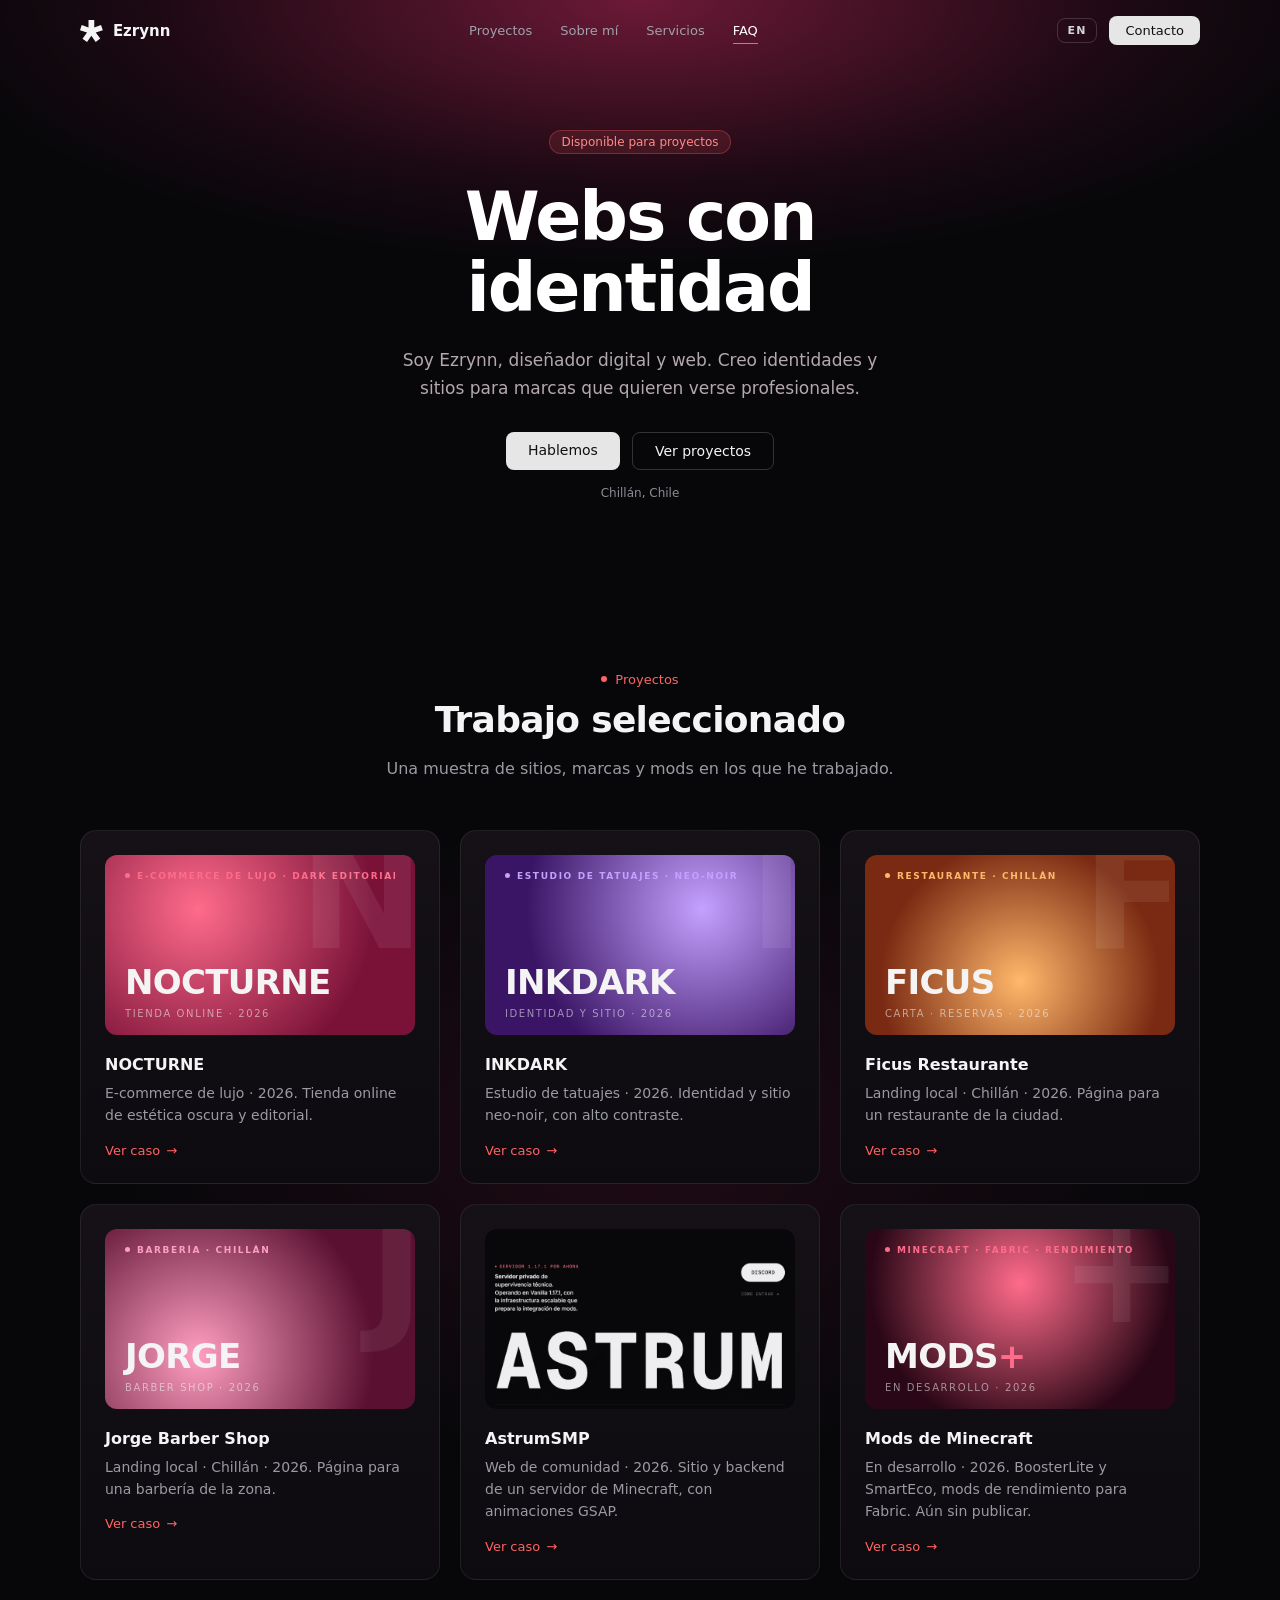
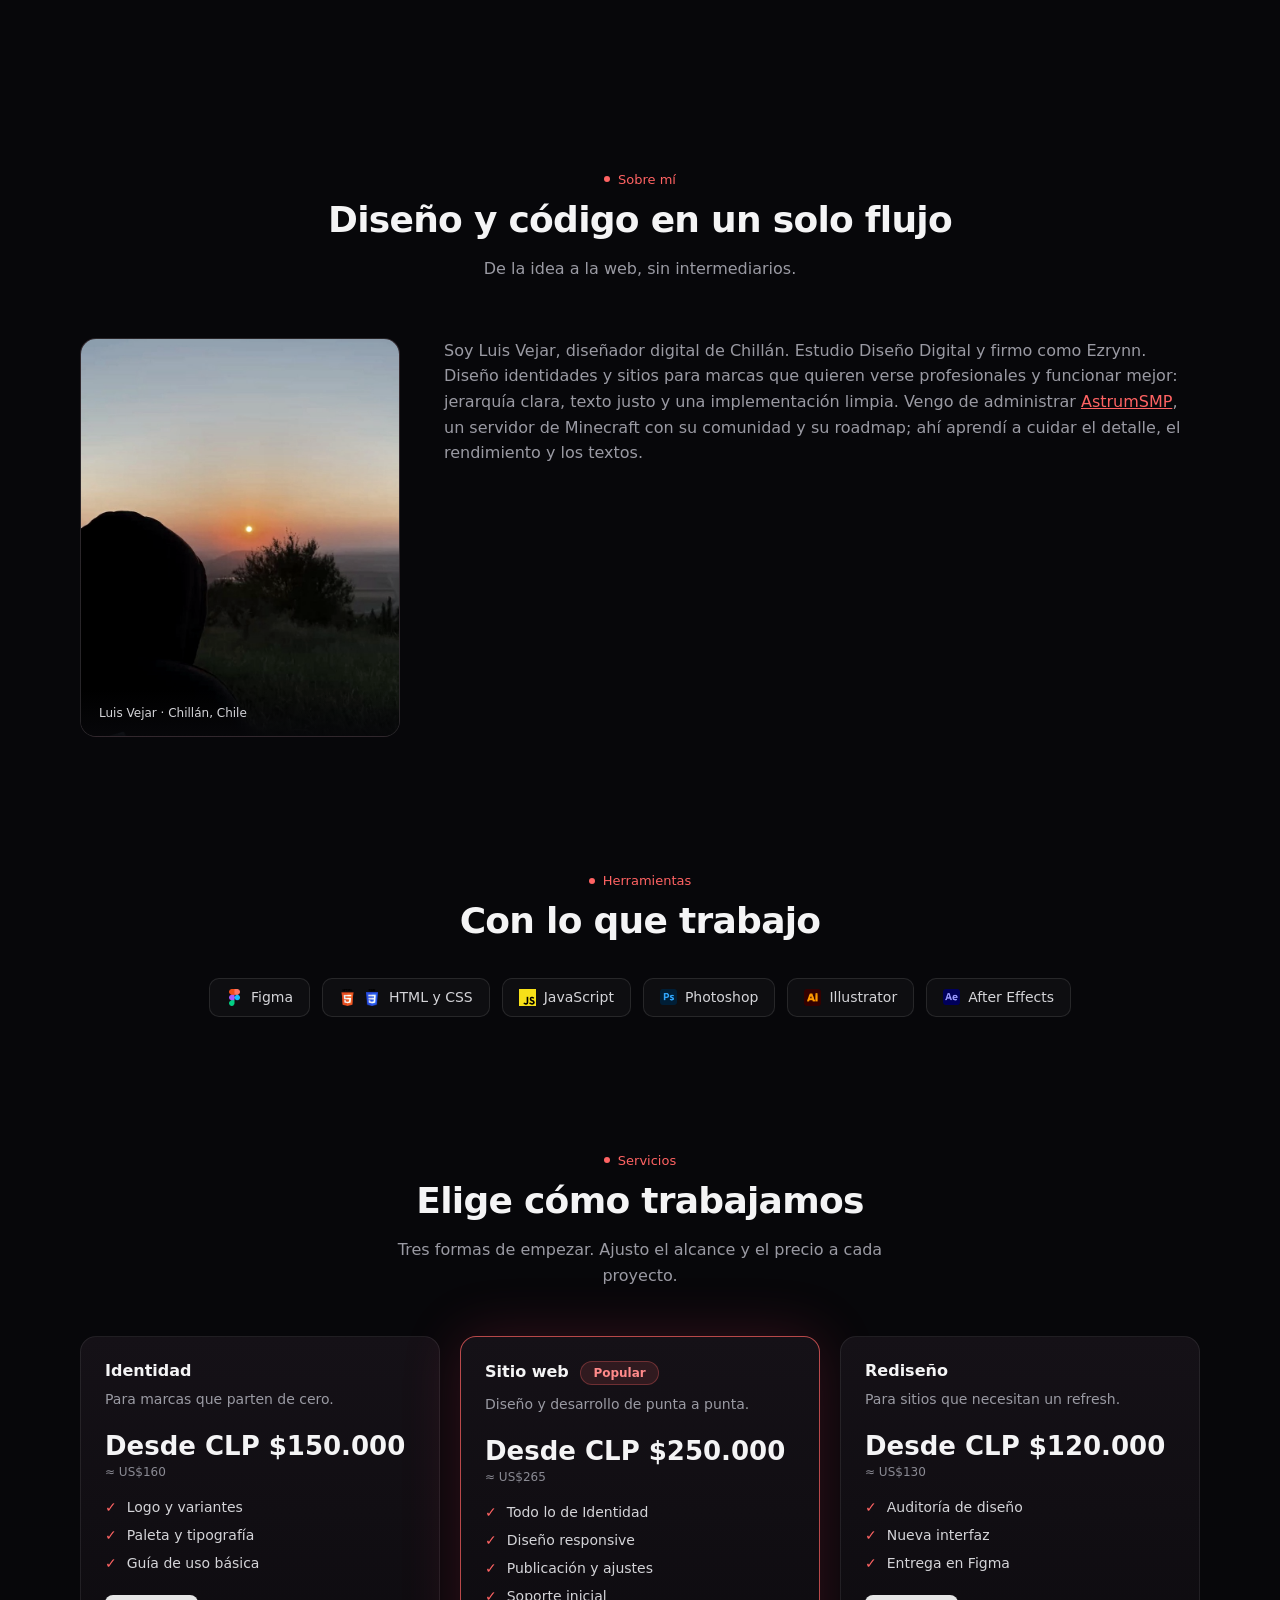
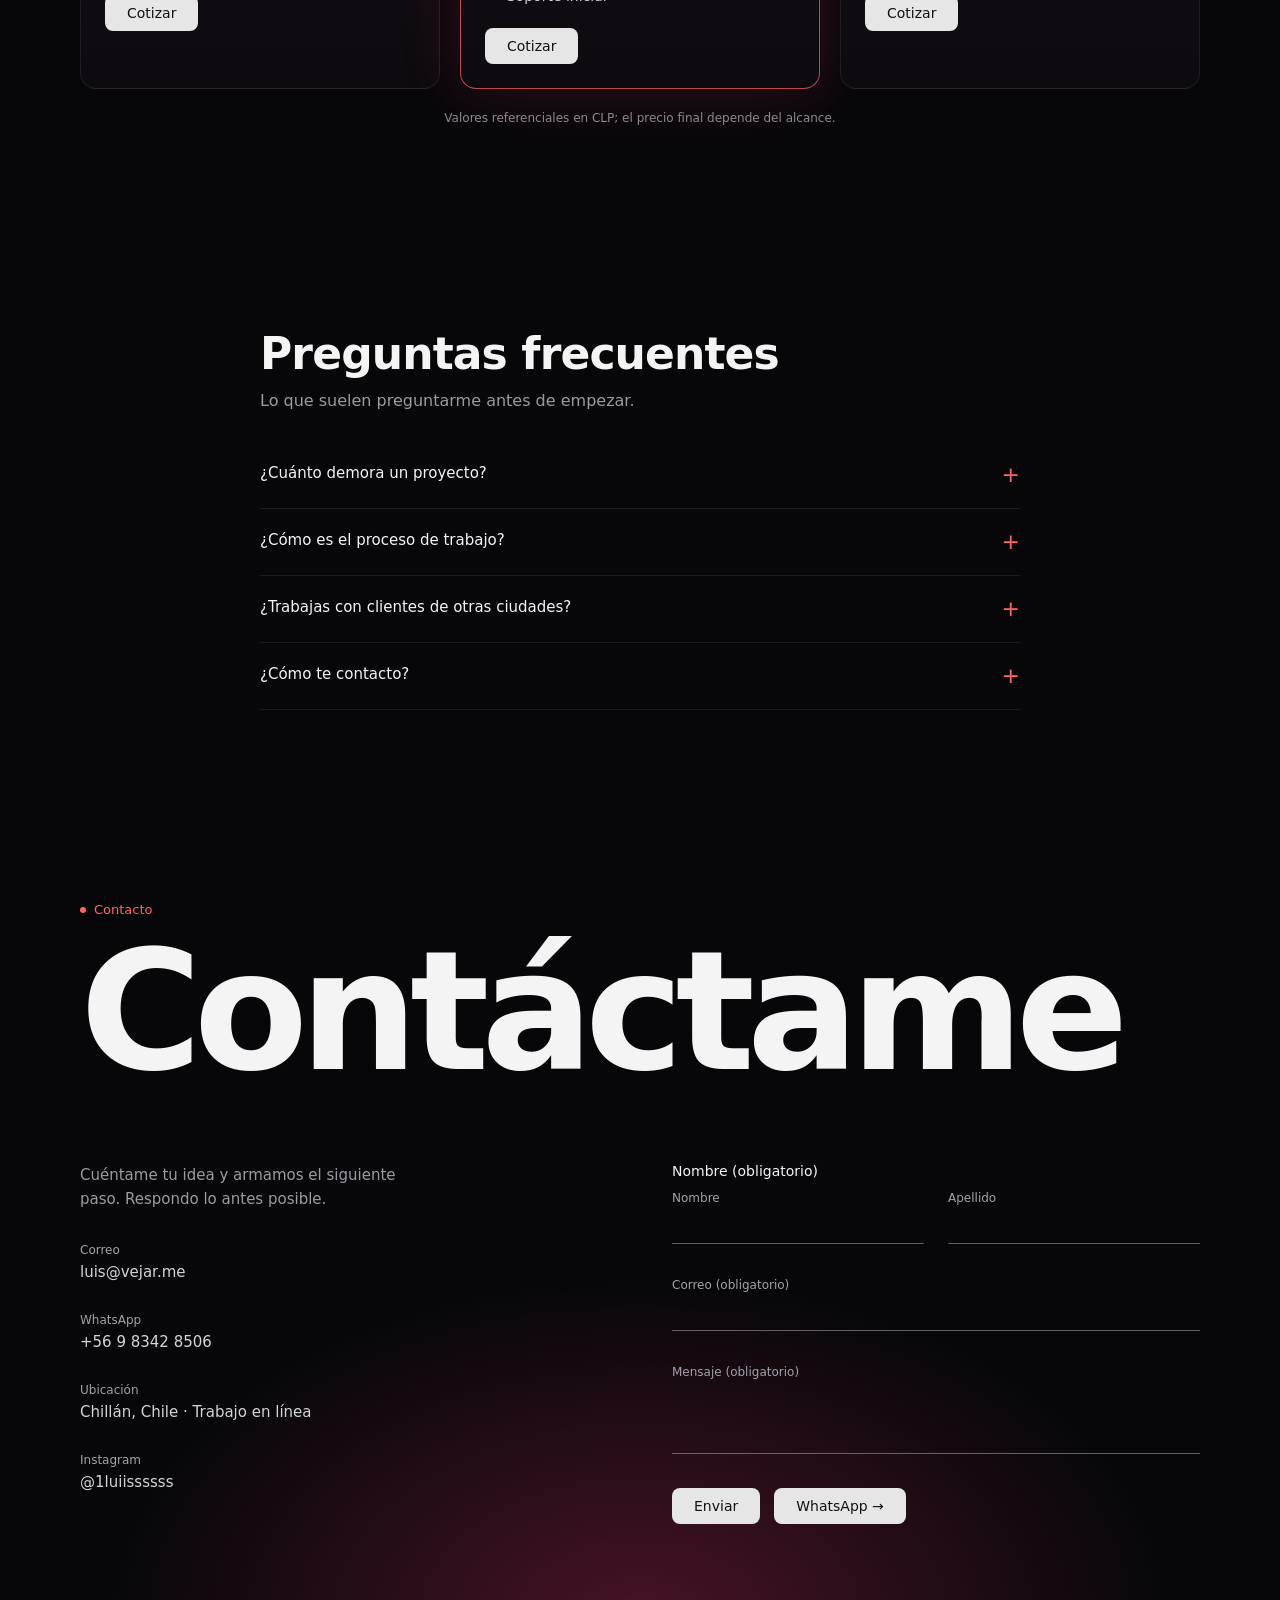
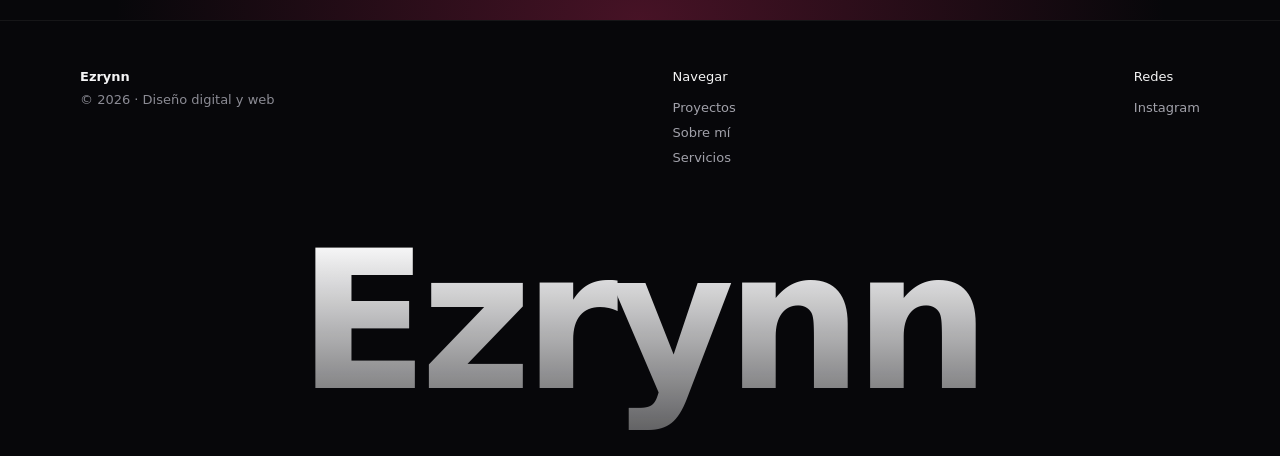
==== commit 986416d0: "Deja una sola biografía en Sobre mí" ====
--- a/index.html
+++ b/index.html
@@ -120,15 +120,6 @@
 summary .plus{font-size:22px;line-height:1;color:#ff6363;transition:transform .3s}
 details[open] summary .plus{transform:rotate(45deg)}
 details[open] p{animation:fd .4s ease}
-/* Sobre mí: leer más */
-.about-more{border-bottom:0;padding:0;margin-top:24px;font-weight:400}
-.about-more summary{display:inline-flex;justify-content:flex-start;gap:8px;color:#ff6363;font-size:13px;font-weight:500;line-height:1.2}
-.about-more summary:hover{color:#fff}
-.about-more summary .plus{font-size:18px}
-.about-more .less-label{display:none}
-.about-more[open] .more-label{display:none}
-.about-more[open] .less-label{display:inline}
-.about-more p,.about-more .lead{text-align:left;margin:14px 0 0;max-width:none;font-size:15px;line-height:1.65;color:#9a9aa3;font-weight:400}
 /* WhatsApp flotante (móvil) */
 .wa-float{position:fixed;right:18px;bottom:18px;z-index:75;width:50px;height:50px;border-radius:50%;display:none;place-items:center;background:rgba(13,11,15,.92);border:1px solid rgba(255,99,99,.6);color:#ff6363;box-shadow:0 12px 30px -12px rgba(0,0,0,.9);-webkit-backdrop-filter:blur(10px);backdrop-filter:blur(10px);transition:transform .2s,border-color .2s,background .2s}
 .wa-float:hover{transform:translateY(-2px);border-color:#ff6363;background:#151117;color:#fff}
@@ -224,13 +215,7 @@
 <img src="img/luis.jpg" alt="Luis Vejar, diseñador web" data-en-alt="Luis Vejar, web designer" width="800" height="1000" onload="this.parentNode.classList.add('has-photo')" onerror="this.remove()">
 <figcaption>Luis Vejar · Chillán, Chile</figcaption>
 </figure>
-<div>
-<p class="lead" style="text-align:left;margin:0;max-width:none" data-en-html="I'm Luis Vejar, a digital designer from Chillán. I design identities and websites for brands and businesses that want to look professional and work better. I come from running <a href='https://zenithstudio.qzz.io' target='_blank' rel='noopener' style='color:#ff6363;text-decoration:underline'>AstrumSMP</a>, a Minecraft server with its community and roadmap; that's where I learned to care about detail, performance and copy.">Soy Luis Vejar, diseñador digital de Chillán. Diseño identidades y sitios para marcas y negocios que quieren verse profesionales y funcionar mejor. Vengo de administrar <a href="https://zenithstudio.qzz.io" target="_blank" rel="noopener" style="color:#ff6363;text-decoration:underline">AstrumSMP</a>, un servidor de Minecraft con su comunidad y su roadmap; ahí aprendí a cuidar el detalle, el rendimiento y los textos.</p>
-<details class="about-more">
-<summary><span class="more-label" data-en="Read more">Leer más</span><span class="less-label" data-en="Read less">Leer menos</span><span class="plus" aria-hidden="true">+</span></summary>
-<p class="lead" data-en-html="I study Digital Design and sign my work as Ezrynn. I care about design that reads fast: clear hierarchy, concise copy and a clean implementation. I work with Figma, HTML, CSS and JavaScript; when the project calls for it, I add motion and animation. I also care about the details you barely notice: speed, accessibility and making everything work on any screen.">Estudio Diseño Digital y firmo como Ezrynn. Me interesa el diseño que se entiende rápido: jerarquía clara, texto justo y una implementación limpia. Trabajo con Figma, HTML, CSS y JavaScript; cuando el proyecto lo pide, sumo motion y animaciones. También cuido los detalles que casi no se ven: velocidad, accesibilidad y que todo funcione en cualquier pantalla.</p>
-</details>
-</div>
+<p class="lead" style="text-align:left;margin:0;max-width:none" data-en-html="I'm Luis Vejar, a digital designer from Chillán. I study Digital Design and sign my work as Ezrynn. I design identities and websites for brands that want to look professional and work better: clear hierarchy, concise copy and a clean implementation. I come from running <a href='https://zenithstudio.qzz.io' target='_blank' rel='noopener' style='color:#ff6363;text-decoration:underline'>AstrumSMP</a>, a Minecraft server with its community and roadmap; that's where I learned to care about detail, performance and copy.">Soy Luis Vejar, diseñador digital de Chillán. Estudio Diseño Digital y firmo como Ezrynn. Diseño identidades y sitios para marcas que quieren verse profesionales y funcionar mejor: jerarquía clara, texto justo y una implementación limpia. Vengo de administrar <a href="https://zenithstudio.qzz.io" target="_blank" rel="noopener" style="color:#ff6363;text-decoration:underline">AstrumSMP</a>, un servidor de Minecraft con su comunidad y su roadmap; ahí aprendí a cuidar el detalle, el rendimiento y los textos.</p>
 </section>
 
 <section class="sec" style="padding-top:40px;padding-bottom:40px">
